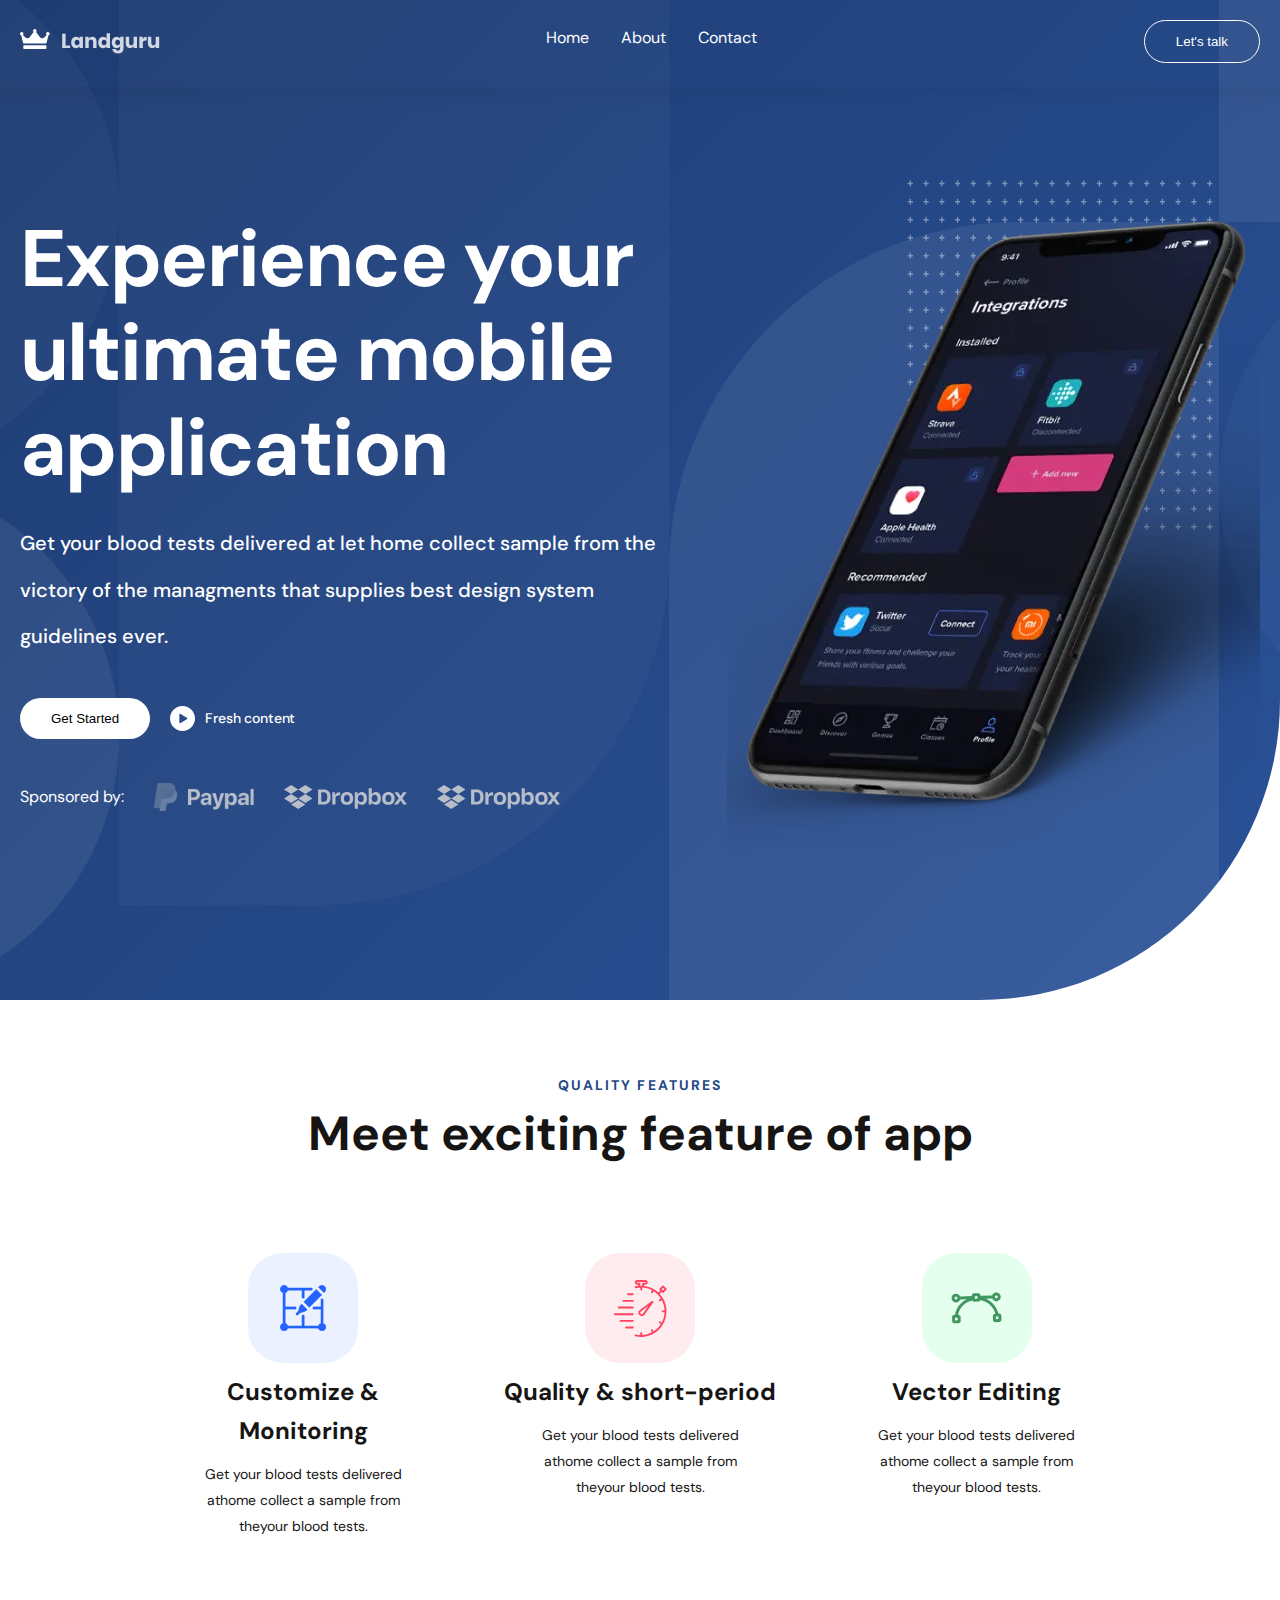
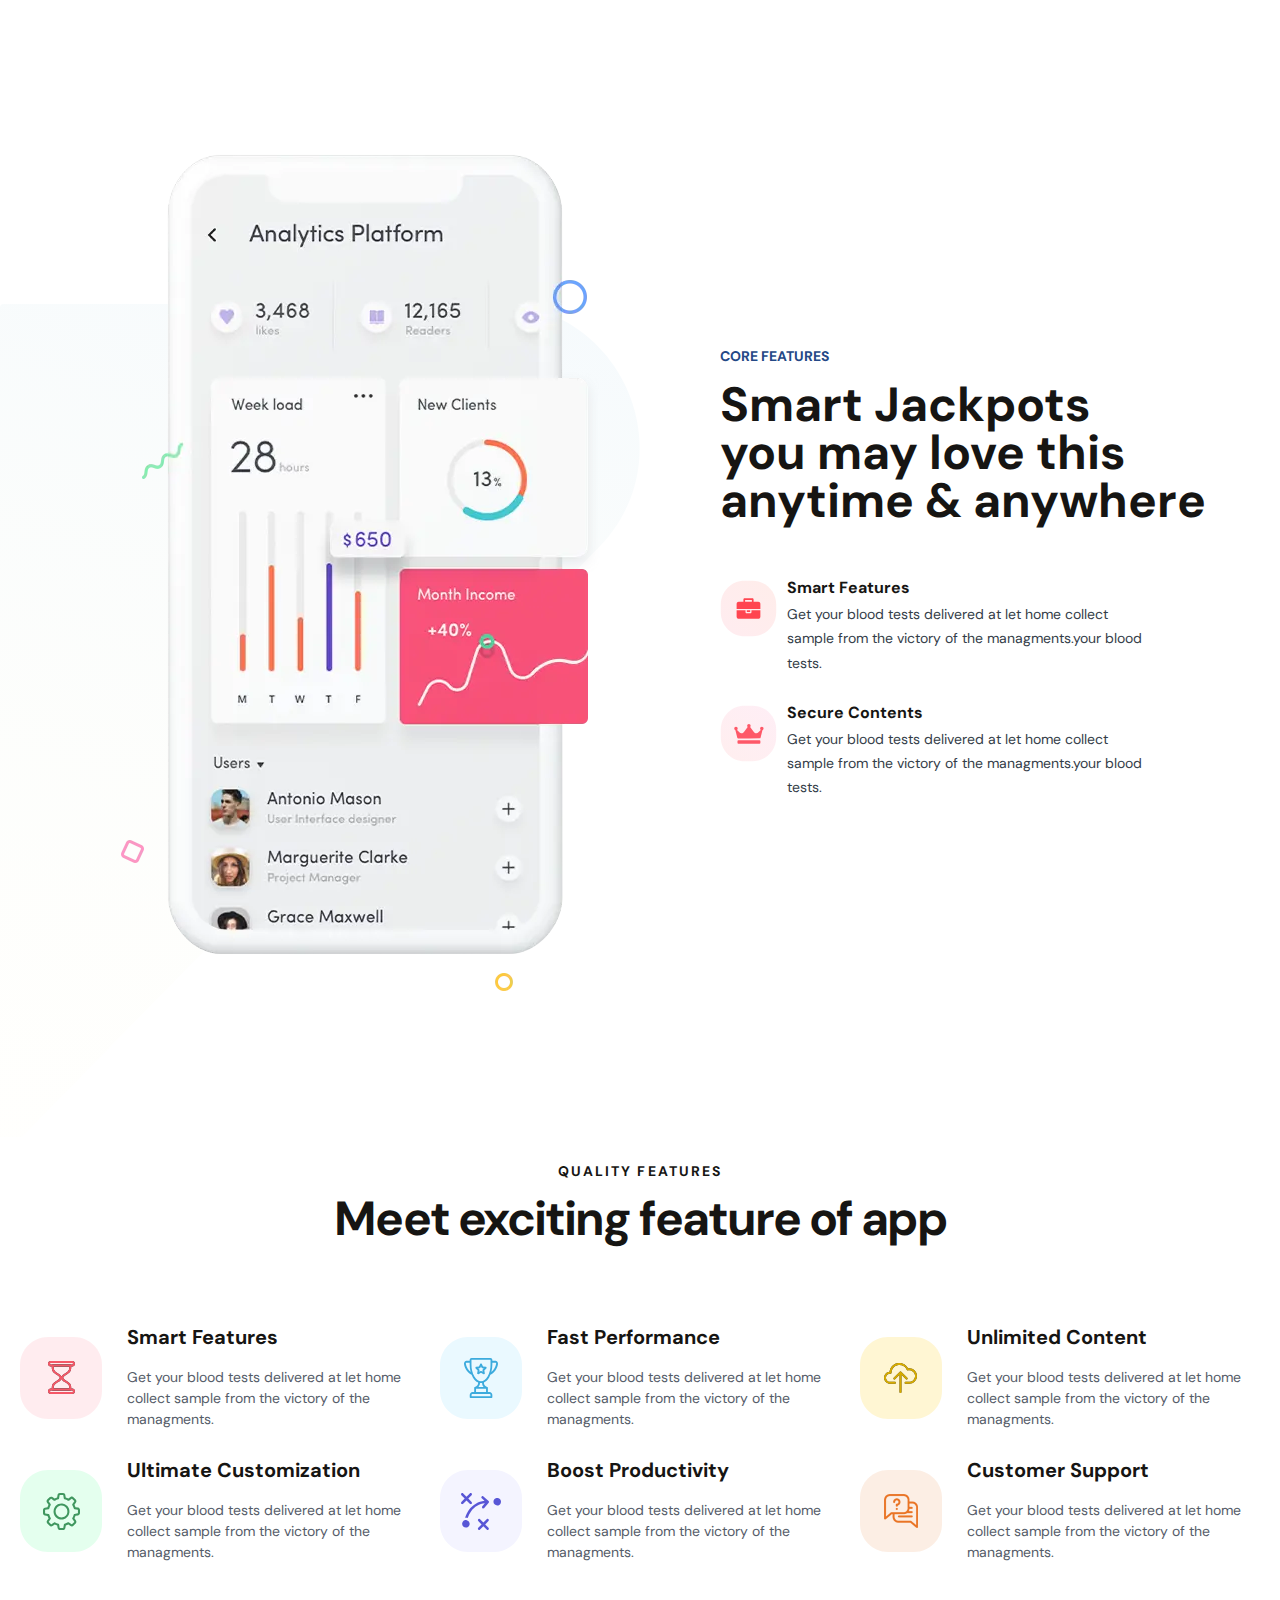
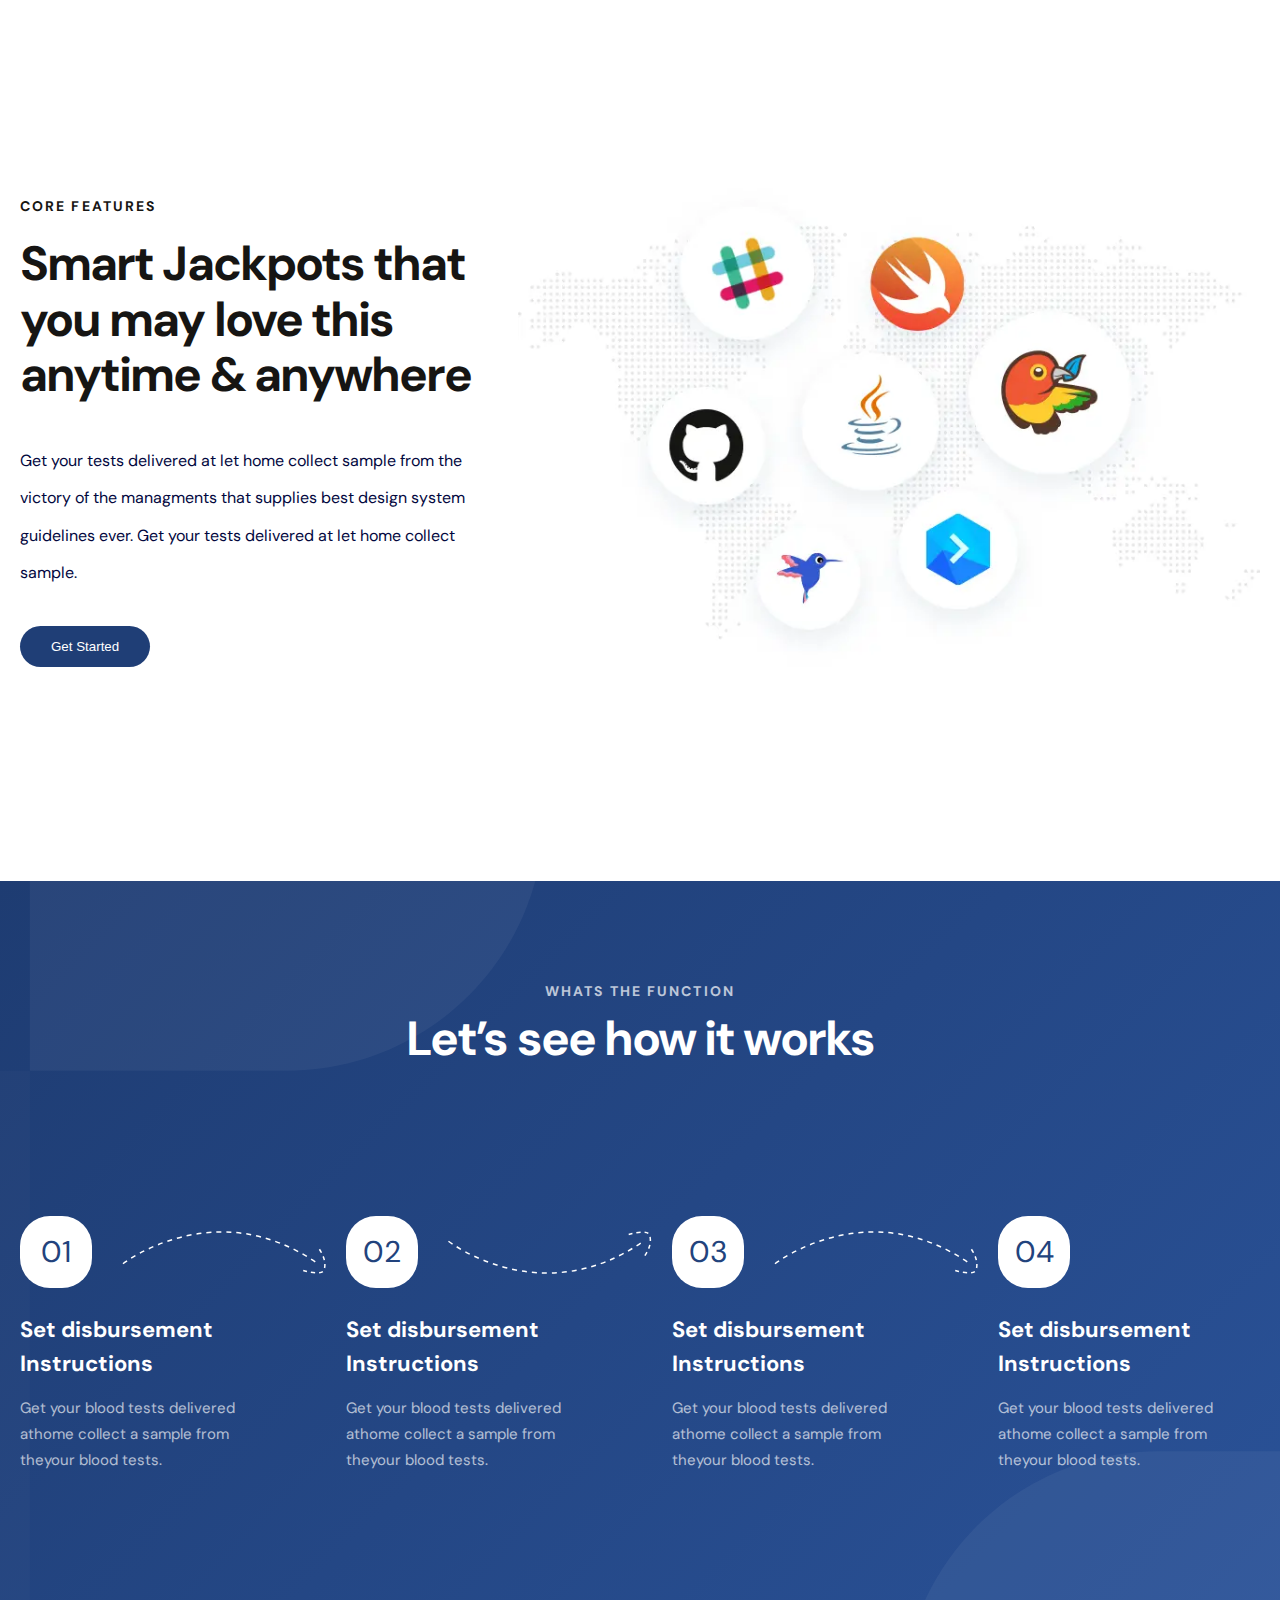
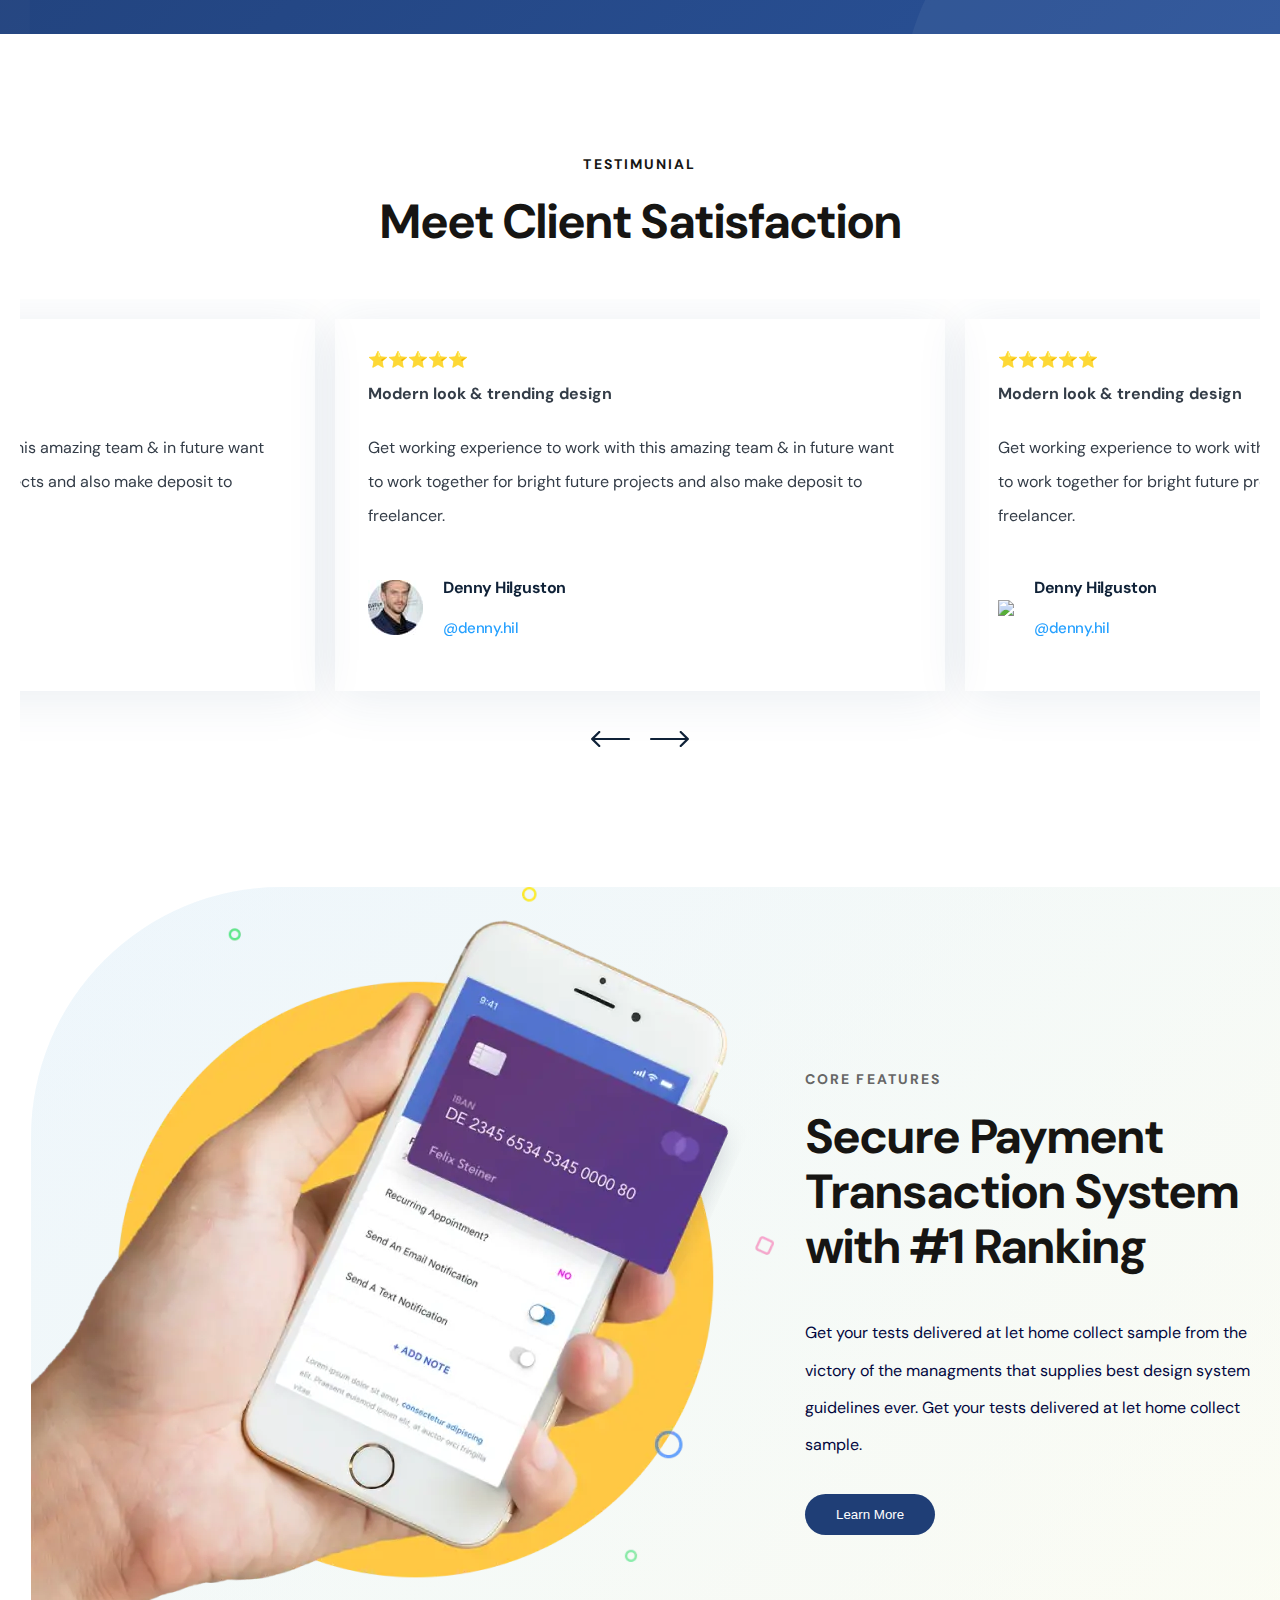
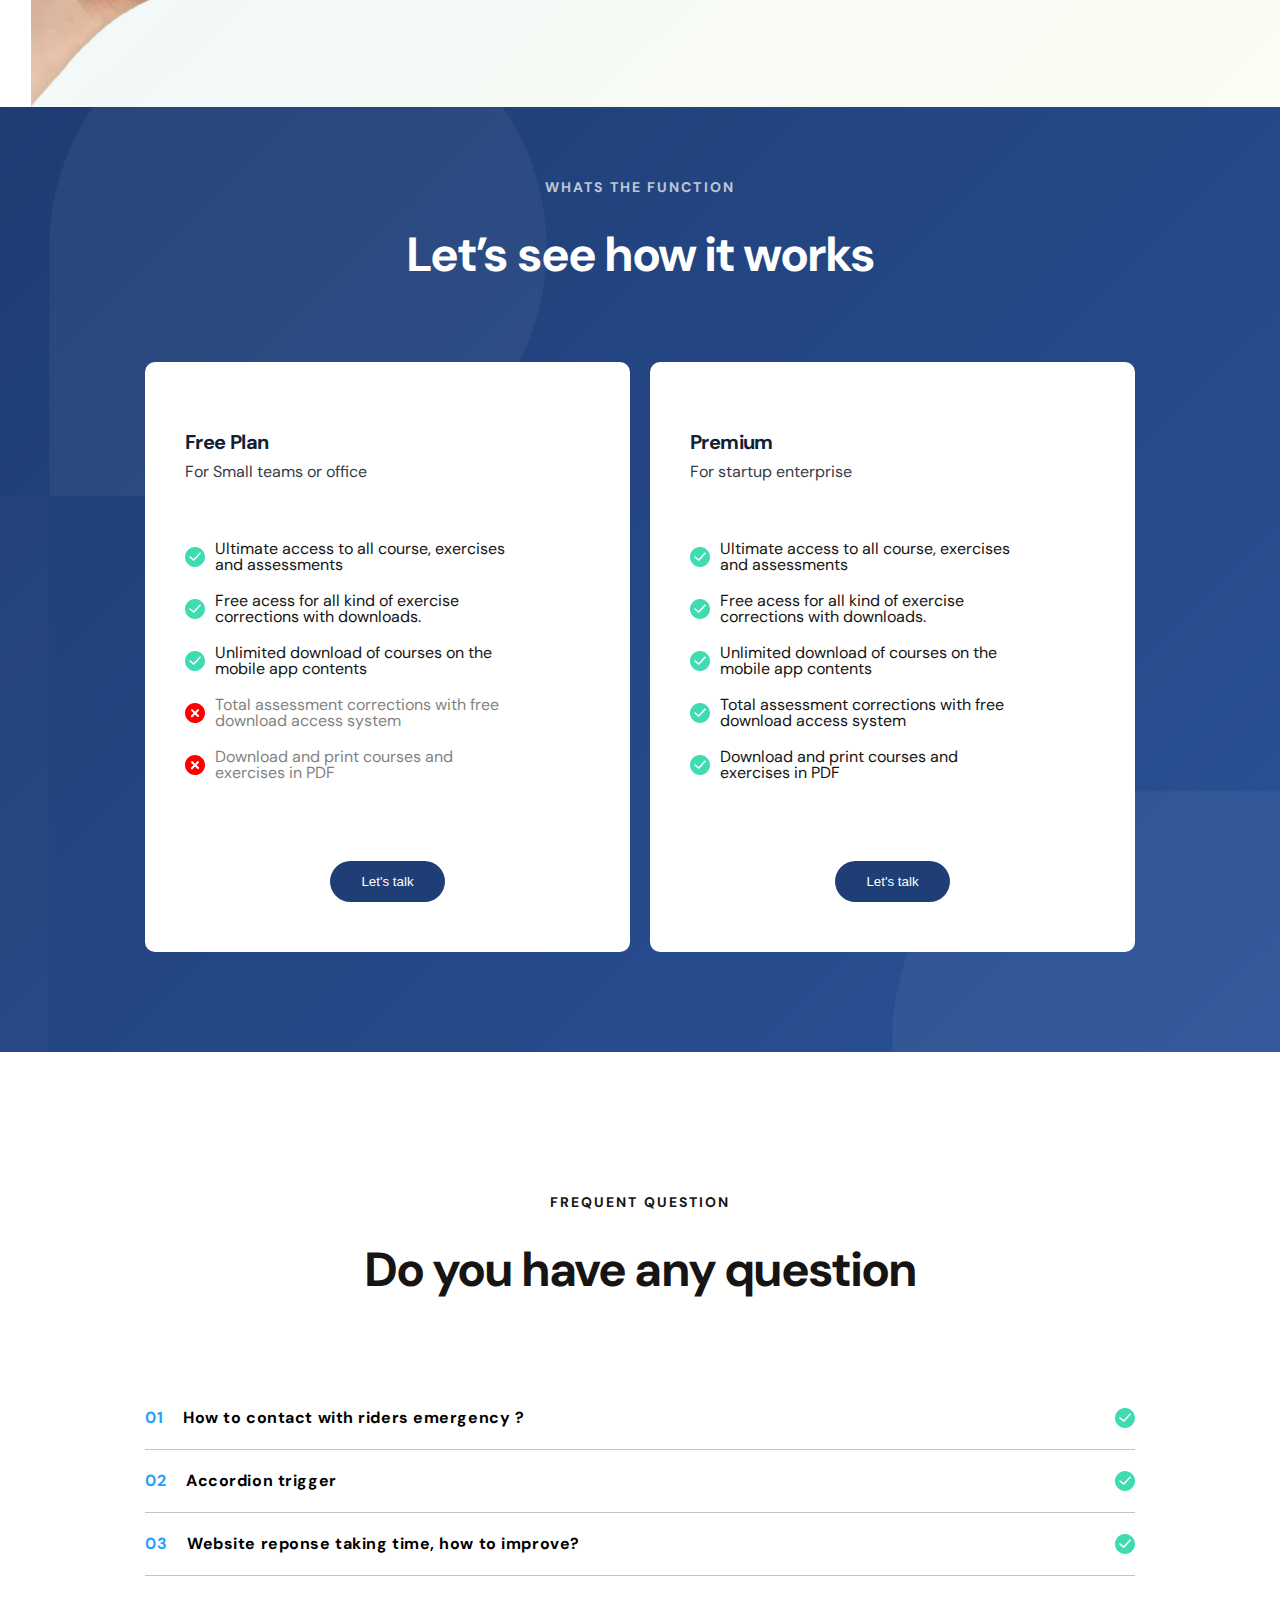
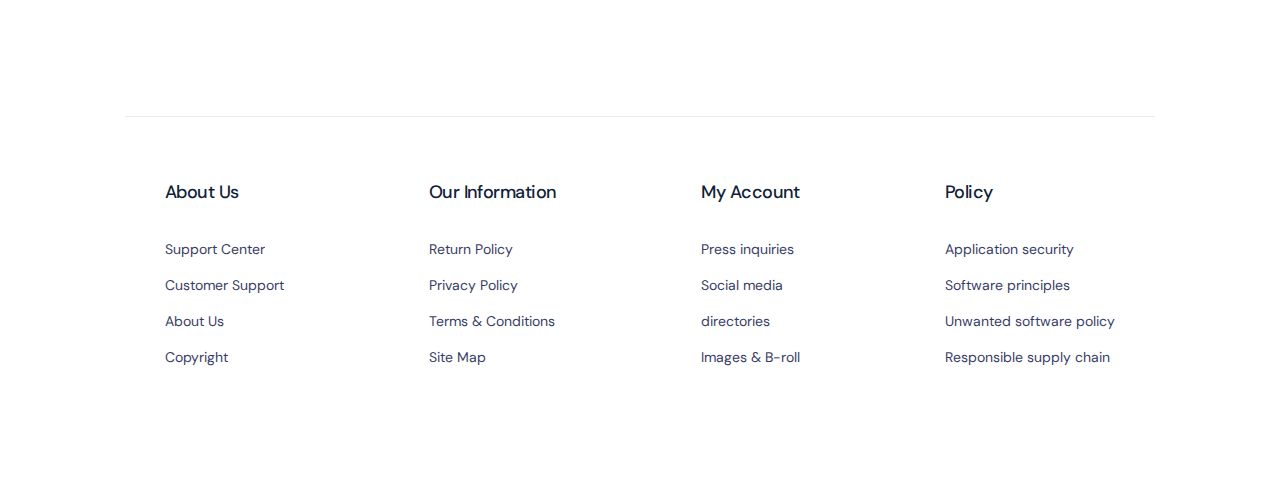
==== index.html @ f5ad3bba "simple" ====
<!DOCTYPE html>
<html lang="en">
  <head>
    <meta charset="UTF-8" />
    <meta name="viewport" content="width=device-width, initial-scale=1.0" />
    <meta
      name="description"
      content="This is a brief description of the content of the page. It helps search engines and users understand what the page is about."
    />
    <link rel="stylesheet" href="css/style.css" />
    <link
      rel="preload"
      href="css/swiper.min.css"
      as="style"
      onload="this.onload=null;this.rel='stylesheet'"
    />
    <noscript>
      <link rel="stylesheet" href="css/swiper.min.css" />
    </noscript>
    <link
      rel="preload"
      href="https://unpkg.com/aos@2.3.1/dist/aos.css"
      as="style"
      onload="this.onload=null;this.rel='stylesheet'"
    />
    <noscript>
      <link rel="stylesheet" href="https://unpkg.com/aos@2.3.1/dist/aos.css" />
    </noscript>
    <title>Document</title>
  </head>
  <body>
    <header id="header">
      <div class="header__container">
        <div class="logo">
          <a href="#"
            ><img class="logo__img" src="./img/logo.svg" alt="logo"
          /></a>
        </div>
        <nav class="menu">
          <ul class="menu-list">
            <li class="menu__item">
              <a data-goto=".awards" href="#" class="menu__item-link">Home</a>
            </li>
            <li class="menu__item">
              <a data-goto=".work" href="#" class="menu__item-link">About</a>
            </li>
            <li class="menu__item">
              <a data-goto=".footer" href="#" class="menu__item-link"
                >Contact</a
              >
            </li>
          </ul>
        </nav>
        <div class="burger">
          <span></span>
        </div>
        <button class="buttom-talk btn_white-outline">Let's talk</button>
      </div>
    </header>

    <main>
      <!--home start-->
      <section class="home">
        <div class="home__sub-background">
          <div class="container">
            <div class="home-wrap">
              <div class="home-left">
                <h1 class="home-title">
                  Experience your ultimate mobile application
                </h1>
                <p class="home-subtitle">
                  Get your blood tests delivered at let home collect sample from
                  the victory of the managments that supplies best design system
                  guidelines ever.
                </p>
                <div class="home__btn-wrap">
                  <button class="btn_white-fill">Get Started</button>
                  <div class="home__icon">
                    <div class="home__img-wrap">
                      <img src="./img/home/shape.svg" />
                    </div>
                    <p class="home__icon-text">Fresh content</p>
                  </div>
                </div>
                <div class="home__botton-wrap">
                  <p>Sponsored by:</p>
                  <img src="./img/home/1.svg" alt="home 1" />
                  <img src="./img/home/3.svg" alt="home 2" />
                  <img src="./img/home/3.svg" alt="home 3" />
                </div>
              </div>
              <div class="home-right">
                <div class="home__image-wrap">
                  <picture>
                    <source
                      type="image/webp"
                      srcset="./img/home/1_smal.webp"
                      media="(max-width: 600px)"
                    />
                    <source type="image/webp" srcset="./img/home/1.webp" />
                    <source
                      type="image/jpeg"
                      srcset="./img/home/1_smal.png"
                      media="(max-width: 600px)"
                    />
                    <img src="./img/home/1.png" alt="Image home" />
                  </picture>
                </div>
                <img class="home__image-absolute" src="./img/home/wrap/1.svg" />
              </div>
            </div>
          </div>
        </div>
      </section>
      <!--home end-->
      <!--meet start-->
      <section class="meet">
        <div class="container-sm">
          <p class="meet__subheader">Quality features</p>
          <h2 class="meet__header">Meet exciting feature of app</h2>
          <div class="meet__card-wrap">
            <div class="meet__card">
              <div class="meet__image-wrap">
                <img src="./img/meet/2.svg" alt="meet 2" />
              </div>
              <div class="meet__card-content">
                <h3 class="meet__card-title">Customize & Monitoring</h3>
                <p class="meet__card-description">
                  Get your blood tests delivered athome collect a sample from
                  theyour blood tests.
                </p>
              </div>
            </div>
            <div class="meet__card">
              <div class="meet__image-wrap">
                <img src="./img/meet/3.svg" alt="meet 3" />
              </div>
              <div class="meet__card-content">
                <h3 class="meet__card-title">Quality & short-period</h3>
                <p class="meet__card-description">
                  Get your blood tests delivered athome collect a sample from
                  theyour blood tests.
                </p>
              </div>
            </div>
            <div class="meet__card">
              <div class="meet__image-wrap">
                <img src="./img/meet/1.svg" alt="meet 1" />
              </div>
              <div class="meet__card-content">
                <h3 class="meet__card-title">Vector Editing</h3>
                <p class="meet__card-description">
                  Get your blood tests delivered athome collect a sample from
                  theyour blood tests.
                </p>
              </div>
            </div>
          </div>
        </div>
      </section>
      <!--meet end-->
      <!--smart start-->
      <section class="smart">
        <div class="container">
          <img class="smart__decorate" src="./img/smart/wrap/1.svg" />
          <div class="smart-wrap">
            <div class="smart-left">
              <p class="smart-subtitle">Core features</p>
              <h2 class="smart-title">
                Smart Jackpots <br />
                you may love this anytime & anywhere
              </h2>
              <div class="smart__icon-wrap">
                <div class="smart__icon">
                  <div class="smart__img-wrap">
                    <img src="./img/smart/1.svg" />
                  </div>
                  <div class="sercice__icon-block">
                    <p class="smart__icon-text">Smart Features</p>
                    <p class="smart__icon-subtext">
                      Get your blood tests delivered at let home collect sample
                      from the victory of the managments.your blood tests.
                    </p>
                  </div>
                </div>
                <div class="smart__icon">
                  <div class="smart__img-wrap">
                    <img src="./img/smart/2.svg" />
                  </div>
                  <div class="sercice__icon-block">
                    <p class="smart__icon-text">Secure Contents</p>
                    <p class="smart__icon-subtext">
                      Get your blood tests delivered at let home collect sample
                      from the victory of the managments.your blood tests.
                    </p>
                  </div>
                </div>
              </div>
            </div>
            <div class="smart-right">
              <div class="smart__image-wrap">
                <picture>
                  <source type="image/webp" srcset="./img/smart/1.webp" />
                  <img src="./img/smart/1.png" alt="Image smart" />
                </picture>
              </div>
            </div>
          </div>
        </div>
      </section>
      <!--smart end-->
      <!--feature start-->
      <section class="feature">
        <div class="container">
          <p class="feature__subheader subtitle-main">Quality features</p>
          <h2 class="feature__header title-main">
            Meet exciting feature of app
          </h2>
          <div class="feature__icon-wrap">
            <!-- 1 -->
            <div class="feature__icon">
              <div class="feature__img-wrap">
                <img src="./img/feature/1.svg" />
              </div>
              <div class="sercice__icon-block">
                <p class="feature__icon-text">Smart Features</p>
                <p class="feature__icon-subtext">
                  Get your blood tests delivered at let home collect sample from
                  the victory of the managments.
                </p>
              </div>
            </div>
            <!-- 2 -->
            <div class="feature__icon">
              <div class="feature__img-wrap">
                <img src="./img/feature/2.svg" />
              </div>
              <div class="sercice__icon-block">
                <p class="feature__icon-text">Fast Performance</p>
                <p class="feature__icon-subtext">
                  Get your blood tests delivered at let home collect sample from
                  the victory of the managments.
                </p>
              </div>
            </div>
            <!-- 3 -->
            <div class="feature__icon">
              <div class="feature__img-wrap">
                <img src="./img/feature/3.svg" />
              </div>
              <div class="sercice__icon-block">
                <p class="feature__icon-text">Unlimited Content</p>
                <p class="feature__icon-subtext">
                  Get your blood tests delivered at let home collect sample from
                  the victory of the managments.
                </p>
              </div>
            </div>
            <!-- 4 -->
            <div class="feature__icon">
              <div class="feature__img-wrap">
                <img src="./img/feature/4.svg" />
              </div>
              <div class="sercice__icon-block">
                <p class="feature__icon-text">Ultimate Customization</p>
                <p class="feature__icon-subtext">
                  Get your blood tests delivered at let home collect sample from
                  the victory of the managments.
                </p>
              </div>
            </div>
            <!-- 5 -->
            <div class="feature__icon">
              <div class="feature__img-wrap">
                <img src="./img/feature/5.svg" />
              </div>
              <div class="sercice__icon-block">
                <p class="feature__icon-text">Boost Productivity</p>
                <p class="feature__icon-subtext">
                  Get your blood tests delivered at let home collect sample from
                  the victory of the managments.
                </p>
              </div>
            </div>
            <!-- 6 -->
            <div class="feature__icon">
              <div class="feature__img-wrap">
                <img src="./img/feature/6.svg" />
              </div>
              <div class="sercice__icon-block">
                <p class="feature__icon-text">Customer Support</p>
                <p class="feature__icon-subtext">
                  Get your blood tests delivered at let home collect sample from
                  the victory of the managments.
                </p>
              </div>
            </div>
          </div>
        </div>
      </section>
      <!--feature end-->
      <!--jackpot start-->
      <section class="jackpot">
        <div class="container">
          <div class="jackpot-wrap">
            <div class="jackpot-left">
              <p class="jackpot-subtitle subtitle-main">Core features</p>
              <h3 class="jackpot-title title-main">
                Smart Jackpots that you may love this anytime & anywhere
              </h3>
              <p class="jackpot-parag">
                Get your tests delivered at let home collect sample from the
                victory of the managments that supplies best design system
                guidelines ever. Get your tests delivered at let home collect
                sample.
              </p>
              <button class="btn_blue-fill">Get Started</button>
            </div>
            <div class="jackpot-right">
              <div class="jackpot__image-wrap">
                <picture>
                  <source type="image/webp" srcset="./img/jackpot/1.webp" />
                  <img src="./img/jackpot/1.jpg" alt="Image jackpot" />
                </picture>
              </div>
            </div>
          </div>
        </div>
      </section>
      <!--jackpot end-->
      <!--work start-->
      <section class="work">
        <div class="work__sub-background">
          <div class="container">
            <div class="work-wrap">
              <p class="work__subtitle subtitle-main">Whats the function</p>
              <h2 class="work__title title-main">Let’s see how it works</h2>
              <div class="work__card-wrap">
                <!-- 1 -->
                <div class="work__card">
                  <div class="work__number-wrap">
                    <div class="work__number">
                      <p>01</p>
                    </div>
                    <img src="./img//work/1.svg" alt="" />
                  </div>
                  <div class="work__body-wrap">
                    <p class="work__body-title">
                      Set disbursement Instructions
                    </p>
                    <p class="work__body-subtitle">
                      Get your blood tests delivered athome collect a sample
                      from theyour blood tests.
                    </p>
                  </div>
                </div>
                <!-- 2 -->
                <div class="work__card">
                  <div class="work__number-wrap">
                    <div class="work__number">
                      <p>02</p>
                    </div>
                    <img src="./img//work/2.svg" alt="" />
                  </div>
                  <div class="work__body-wrap">
                    <p class="work__body-title">
                      Set disbursement Instructions
                    </p>
                    <p class="work__body-subtitle">
                      Get your blood tests delivered athome collect a sample
                      from theyour blood tests.
                    </p>
                  </div>
                </div>
                <!-- 3 -->
                <div class="work__card">
                  <div class="work__number-wrap">
                    <div class="work__number">
                      <p>03</p>
                    </div>
                    <img src="./img//work/1.svg" alt="" />
                  </div>
                  <div class="work__body-wrap">
                    <p class="work__body-title">
                      Set disbursement Instructions
                    </p>
                    <p class="work__body-subtitle">
                      Get your blood tests delivered athome collect a sample
                      from theyour blood tests.
                    </p>
                  </div>
                </div>
                <!-- 4 -->
                <div class="work__card">
                  <div class="work__number-wrap">
                    <div class="work__number">
                      <p>04</p>
                    </div>
                  </div>
                  <div class="work__body-wrap">
                    <p class="work__body-title">
                      Set disbursement Instructions
                    </p>
                    <p class="work__body-subtitle">
                      Get your blood tests delivered athome collect a sample
                      from theyour blood tests.
                    </p>
                  </div>
                </div>
              </div>
            </div>
          </div>
        </div>
      </section>
      <!--work end-->
      <!--client start-->
      <section class="client">
        <div class="container">
          <p class="client__subheader subtitle-main">Testimunial</p>
          <h2 class="client__header title-main">Meet Client Satisfaction</h2>

          <div class="swiper-wrap">
            <div class="client-swiper swiper">
              <div class="swiper-wrapper">
                <div class="client__swiper-slide swiper-slide">
                  <div class="client__card">
                    <div class="client__card-content">
                      <p class="client__star">⭐⭐⭐⭐⭐</p>
                      <p class="client__title">Modern look & trending design</p>
                      <p class="client__subtitle">
                        Get working experience to work with this amazing team &
                        in future want to work together for bright future
                        projects and also make deposit to freelancer.
                      </p>
                    </div>
                    <div class="client__icon">
                      <div class="client__img-wrap">
                        <img src="./img/client/1.jpg" />
                      </div>
                      <div class="sercice__icon-block">
                        <p class="client__icon-text">Denny Hilguston</p>
                        <a class="client__icon-subtext">@denny.hil</a>
                      </div>
                    </div>
                  </div>
                </div>

                <div class="client__swiper-slide swiper-slide">
                  <div class="client__card">
                    <div class="client__card-content">
                      <p class="client__star">⭐⭐⭐⭐⭐</p>
                      <p class="client__title">Modern look & trending design</p>
                      <p class="client__subtitle">
                        Get working experience to work with this amazing team &
                        in future want to work together for bright future
                        projects and also make deposit to freelancer.
                      </p>
                    </div>
                    <div class="client__icon">
                      <div class="client__img-wrap">
                        <img src="./img/client/2.jpg" />
                      </div>
                      <div class="sercice__icon-block">
                        <p class="client__icon-text">Denny Hilguston</p>
                        <a class="client__icon-subtext">@denny.hil</a>
                      </div>
                    </div>
                  </div>
                </div>

                <div class="client__swiper-slide swiper-slide">
                  <div class="client__card">
                    <div class="client__card-content">
                      <p class="client__star">⭐⭐⭐⭐⭐</p>
                      <p class="client__title">Modern look & trending design</p>
                      <p class="client__subtitle">
                        Get working experience to work with this amazing team &
                        in future want to work together for bright future
                        projects and also make deposit to freelancer.
                      </p>
                    </div>
                    <div class="client__icon">
                      <div class="client__img-wrap">
                        <img src="./img/client/3.jpg" />
                      </div>
                      <div class="sercice__icon-block">
                        <p class="client__icon-text">Denny Hilguston</p>
                        <a class="client__icon-subtext">@denny.hil</a>
                      </div>
                    </div>
                  </div>
                </div>

                <div class="client__swiper-slide swiper-slide">
                  <div class="client__card">
                    <div class="client__card-content">
                      <p class="client__star">⭐⭐⭐⭐⭐</p>
                      <p class="client__title">Modern look & trending design</p>
                      <p class="client__subtitle">
                        Get working experience to work with this amazing team &
                        in future want to work together for bright future
                        projects and also make deposit to freelancer.
                      </p>
                    </div>
                    <div class="client__icon">
                      <div class="client__img-wrap">
                        <img src="./img/client/4.jpg" />
                      </div>
                      <div class="sercice__icon-block">
                        <p class="client__icon-text">Denny Hilguston</p>
                        <a class="client__icon-subtext">@denny.hil</a>
                      </div>
                    </div>
                  </div>
                </div>
              </div>
              <div class="client__btn-wrap">
                <div class="client-swiper-button-prev swiper-button-next">
                  <svg
                    width="39"
                    height="16"
                    viewBox="0 0 39 16"
                    fill="none"
                    xmlns="http://www.w3.org/2000/svg"
                  >
                    <path
                      fill-rule="evenodd"
                      clip-rule="evenodd"
                      d="M38.6499 7.2349L31.5149 0.315559C31.0796 -0.106488 30.3735 -0.106488 29.9383 0.315559C29.5028 0.738138 29.5028 1.42254 29.9383 1.84458L35.1701 6.91823H1.11477C0.499168 6.91823 0 7.4021 0 7.99942C0 8.5962 0.499168 9.0806 1.11477 9.0806H35.1701L29.9384 14.1542C29.5029 14.5758 29.5029 15.2607 29.9384 15.6827C30.156 15.8935 30.4415 15.9989 30.7268 15.9989C31.0121 15.9989 31.2974 15.8935 31.515 15.6827L38.6499 8.7634C39.0853 8.3419 39.0853 7.65695 38.6499 7.2349Z"
                      fill="#0F2137"
                    />
                  </svg>
                </div>
                <div class="client-swiper-button-next swiper-button-prev">
                  <svg
                    width="39"
                    height="16"
                    viewBox="0 0 39 16"
                    fill="none"
                    xmlns="http://www.w3.org/2000/svg"
                  >
                    <path
                      fill-rule="evenodd"
                      clip-rule="evenodd"
                      d="M38.6499 7.2349L31.5149 0.315559C31.0796 -0.106488 30.3735 -0.106488 29.9383 0.315559C29.5028 0.738138 29.5028 1.42254 29.9383 1.84458L35.1701 6.91823H1.11477C0.499168 6.91823 0 7.4021 0 7.99942C0 8.5962 0.499168 9.0806 1.11477 9.0806H35.1701L29.9384 14.1542C29.5029 14.5758 29.5029 15.2607 29.9384 15.6827C30.156 15.8935 30.4415 15.9989 30.7268 15.9989C31.0121 15.9989 31.2974 15.8935 31.515 15.6827L38.6499 8.7634C39.0853 8.3419 39.0853 7.65695 38.6499 7.2349Z"
                      fill="#0F2137"
                    />
                  </svg>
                </div>
              </div>
            </div>
          </div>
        </div>
      </section>
      <!--client end-->
      <!--secure start-->
      <section class="secure">
        <div class="container">
          <div class="secure-wrap">
            <div class="secure-left">
              <p class="secure-subtitle subtitle-main">Core features</p>
              <h2 class="secure-title title-main">
                Secure Payment Transaction System with #1 Ranking
              </h2>
              <p class="secure-description">
                Get your tests delivered at let home collect sample from the
                victory of the managments that supplies best design system
                guidelines ever. Get your tests delivered at let home collect
                sample.
              </p>
              <button class="btn_blue-fill">Learn More</button>
            </div>
            <div class="secure-right">
              <div class="secure__image-wrap">
                <picture>
                  <source type="image/webp" srcset="./img/secure/1.webp" />
                  <img src="./img/secure/1.png" alt="Image secure" />
                </picture>
              </div>
            </div>
          </div>
        </div>
      </section>
      <!--secure end-->
      <!--see start-->
      <section class="see">
        <div class="see__sub-background">
          <div class="container-sm">
            <div class="see-wrap">
              <p class="see__subtitle subtitle-main">Whats the function</p>
              <h2 class="see__title title-main">Let’s see how it works</h2>
              <div class="see__card-wrap">
                <div class="see__card paper-white">
                  <div class="see__card-header">
                    <p class="see__card-title">Free Plan</p>
                    <p class="see__card-subtitle">For Small teams or office</p>
                  </div>
                  <div class="see__card-body">
                    <div class="see__list-icon">
                      <div class="see__icon">
                        <div class="see__img-wrap">
                          <img src="./img/see/1.svg" />
                        </div>
                        <p class="see__icon-text">
                          Ultimate access to all course, exercises and
                          assessments
                        </p>
                      </div>
                      <div class="see__icon">
                        <div class="see__img-wrap">
                          <img src="./img/see/1.svg" />
                        </div>
                        <p class="see__icon-text">
                          Free acess for all kind of exercise corrections with
                          downloads.
                        </p>
                      </div>
                      <div class="see__icon">
                        <div class="see__img-wrap">
                          <img src="./img/see/1.svg" />
                        </div>
                        <p class="see__icon-text">
                          Unlimited download of courses on the mobile app
                          contents
                        </p>
                      </div>
                      <div class="see__icon">
                        <div class="see__img-wrap">
                          <img src="./img/see/2.svg" />
                        </div>
                        <p class="see__icon-text text-modify-gray">
                          Total assessment corrections with free download access
                          system
                        </p>
                      </div>
                      <div class="see__icon">
                        <div class="see__img-wrap">
                          <img src="./img/see/2.svg" />
                        </div>
                        <p class="see__icon-text text-modify-gray">
                          Download and print courses and exercises in PDF
                        </p>
                      </div>
                    </div>
                  </div>
                  <div class="see__card-bottom">
                    <button class="btn_blue-fill">Let's talk</button>
                  </div>
                </div>
                <div class="see__card paper-white">
                  <div class="see__card-header">
                    <p class="see__card-title">Premium</p>
                    <p class="see__card-subtitle">For startup enterprise</p>
                  </div>
                  <div class="see__card-body">
                    <div class="see__list-icon">
                      <div class="see__icon">
                        <div class="see__img-wrap">
                          <img src="./img/see/1.svg" />
                        </div>
                        <p class="see__icon-text">
                          Ultimate access to all course, exercises and
                          assessments
                        </p>
                      </div>
                      <div class="see__icon">
                        <div class="see__img-wrap">
                          <img src="./img/see/1.svg" />
                        </div>
                        <p class="see__icon-text">
                          Free acess for all kind of exercise corrections with
                          downloads.
                        </p>
                      </div>
                      <div class="see__icon">
                        <div class="see__img-wrap">
                          <img src="./img/see/1.svg" />
                        </div>
                        <p class="see__icon-text">
                          Unlimited download of courses on the mobile app
                          contents
                        </p>
                      </div>
                      <div class="see__icon">
                        <div class="see__img-wrap">
                          <img src="./img/see/1.svg" />
                        </div>
                        <p class="see__icon-text">
                          Total assessment corrections with free download access
                          system
                        </p>
                      </div>
                      <div class="see__icon">
                        <div class="see__img-wrap">
                          <img src="./img/see/1.svg" />
                        </div>
                        <p class="see__icon-text">
                          Download and print courses and exercises in PDF
                        </p>
                      </div>
                    </div>
                  </div>
                  <div class="see__card-bottom">
                    <button class="btn_blue-fill">Let's talk</button>
                  </div>
                </div>
              </div>
            </div>
          </div>
        </div>
      </section>
      <!--see end-->
      <!--question start-->
      <section class="question">
        <div class="container-sm">
          <p class="question__subheader subtitle-main">Frequent Question</p>
          <h2 class="question__header title-main">Do you have any question</h2>
          <!-- Accordion -->
          <div class="accordion">
            <!-- 1 -->
            <div class="accordion__item">
              <div class="accordion__item-trigger">
                <div class="trigger__num">01</div>
                <div class="trigger__text">
                  How to contact with riders emergency ?
                </div>
                <div class="trigger__img">
                  <img
                    class="trigger__img-pasive"
                    src="./img/globalicon/icon-true.svg"
                    alt="pasive"
                  />
                  <img
                    class="trigger__img-active"
                    src="./img/globalicon/icon-false.svg"
                    alt="active"
                  />
                </div>
              </div>
              <div class="accordion__item-content">
                <div class="content__text">Some random text for accordion</div>
              </div>
            </div>
            <!-- 2 -->
            <div class="accordion__item">
              <div class="accordion__item-trigger">
                <div class="trigger__num">02</div>
                <div class="trigger__text">Accordion trigger</div>
                <div class="trigger__img">
                  <img
                    class="trigger__img-pasive"
                    src="./img/globalicon/icon-true.svg"
                    alt="pasive"
                  />
                  <img
                    class="trigger__img-active"
                    src="./img/globalicon/icon-false.svg"
                    alt="active"
                  />
                </div>
              </div>
              <div class="accordion__item-content">
                <div class="content__text">
                  App installation failed, how to update system information?
                </div>
              </div>
            </div>
            <!-- 3 -->
            <div class="accordion__item">
              <div class="accordion__item-trigger">
                <div class="trigger__num">03</div>
                <div class="trigger__text">
                  Website reponse taking time, how to improve?
                </div>
                <div class="trigger__img">
                  <img
                    class="trigger__img-pasive"
                    src="./img/globalicon/icon-true.svg"
                    alt="pasive"
                  />
                  <img
                    class="trigger__img-active"
                    src="./img/globalicon/icon-false.svg"
                    alt="active"
                  />
                </div>
              </div>
              <div class="accordion__item-content">
                <div class="content__text">
                  Get your blood tests delivered at the home collect a sample
                  from management news. Get your blood tests delivered at the
                  home collect a sample from management news. Get your blood
                  tests delivered at the home collect a sample from management
                  news. Get your blood tests delivered at the home.
                </div>
              </div>
            </div>
          </div>
        </div>
      </section>
      <!--question end-->
    </main>

    <footer class="footer">
      <div class="footer__wrap container-sm">
        <div class="footer__menu">
          <div class="menu__section">
            <h3 class="menu__title">About Us</h3>
            <ul class="menu__list">
              <li><a href="#">Support Center</a></li>
              <li><a href="#">Customer Support</a></li>
              <li><a href="#">About Us</a></li>
              <li><a href="#">Copyright</a></li>
            </ul>
          </div>
          <div class="menu__section">
            <h3 class="menu__title">Our Information</h3>
            <ul class="menu__list">
              <li><a href="#">Return Policy</a></li>
              <li><a href="#">Privacy Policy</a></li>
              <li><a href="#">Terms & Conditions</a></li>
              <li><a href="#">Site Map</a></li>
            </ul>
          </div>
          <div class="menu__section">
            <h3 class="menu__title">My Account</h3>
            <ul class="menu__list">
              <li><a href="#">Press inquiries</a></li>
              <li><a href="#">Social media </a></li>
              <li><a href="#">directories</a></li>
              <li><a href="#">Images & B-roll</a></li>
            </ul>
          </div>
          <div class="menu__section">
            <h3 class="menu__title">Policy</h3>
            <ul class="menu__list">
              <li><a href="#">Application security</a></li>
              <li><a href="#">Software principles</a></li>
              <li><a href="#">Unwanted software policy</a></li>
              <li><a href="#">Responsible supply chain</a></li>
            </ul>
          </div>
        </div>
      </div>
    </footer>
  </body>
  <script src="./js/libs/swiper(lib).js" defer></script>
  <script src="./js/swiper.js" defer></script>
  <script src="https://unpkg.com/aos@2.3.1/dist/aos.js" defer></script>
  <script src="./js/main.js" defer></script>
  <script defer>
    document.addEventListener("DOMContentLoaded", function () {
      AOS.init()
    })
  </script>
</html>
---- css/style.css ----
* {
  padding: 0px;
  margin: 0px;
  border: 0px; }

*,
*:before,
*:after {
  -moz-box-sizing: border-box;
  -webkit-box-sizing: border-box;
  box-sizing: border-box; }

aside,
nav,
footer,
header,
section {
  display: block; }

body {
  line-height: 1;
  -ms-text-size-adjust: 100%;
  -moz-text-size-adjust: 100%;
  -webkit-text-size-adjust: 100%; }

input::-ms-clear {
  display: none; }

button {
  cursor: pointer; }

button::-moz-focus-inner {
  padding: 0;
  border: 0; }

a,
a:visited {
  text-decoration: none; }

a:hover {
  text-decoration: none; }

ul li {
  list-style: none; }

img {
  vertical-align: top; }

h1,
h2,
h3,
h4,
h5,
h6 {
  font-weight: inherit;
  font-size: inherit; }

@font-face {
  font-family: DMSans;
  font-display: swap;
  src: url("../fonts/DMSans-Regular.woff2") format("woff2"), url("../fonts/DMSans-Regular.woff") format("woff");
  font-weight: 400;
  font-style: normal; }
@font-face {
  font-family: DMSans;
  font-display: swap;
  src: url("../fonts/DMSans-Bold.woff2") format("woff2"), url("../fonts/DMSans-Bold.woff") format("woff");
  font-weight: 700;
  font-style: normal; }
@font-face {
  font-family: DMSans;
  font-display: swap;
  src: url("../fonts/DMSans-Medium.woff2") format("woff2"), url("../fonts/DMSans-Medium.woff") format("woff");
  font-weight: 500;
  font-style: normal; }
.btn_white-outline {
  padding: 13px 31px;
  border: 1.5px solid #fff;
  border-radius: 50px;
  color: white;
  background: none; }
  .btn_white-outline:hover {
    color: #E94D35; }

.btn_white-fill {
  padding: 13px 31px;
  border-radius: 50px;
  background: white;
  color: black; }
  .btn_white-fill:hover {
    color: #E94D35; }

.btn_blue-fill {
  padding: 13px 31px;
  border-radius: 50px;
  color: white;
  background: #1f3e76; }
  .btn_blue-fill:hover {
    color: #E94D35; }

:root {
  --text-sm1: 0.875rem /* 14px */;
  --text-base: 1rem /* 16px */;
  --text-lg1: 1.25rem /* 20px */;
  --text-h3: 1.5rem /* 24px */;
  --text-h2: 3rem /* 32px */;
  --text-h1: 5rem /* 48px */; }

@media (max-width: 1100px) {
  :root {
    --text-lg1: 1rem;
    --text-h3: 1.25rem;
    --text-h2: 1.5rem;
    --text-h1: 2rem; } }
body {
  font-family: "DMSans";
  font-style: normal;
  font-weight: 400;
  color: #161513;
  font-size: var(--text-base);
  background: #fff;
  display: flex;
  flex-direction: column;
  min-height: 100vh; }
  body.locked {
    overflow: hidden; }
  body main {
    flex: 1; }

.container {
  max-width: 1290px;
  width: 100%;
  margin: 0 auto;
  padding: 0 20px; }
  @media (max-width: 900px) {
    .container {
      padding: 0 10px; } }

.container-sm {
  max-width: 1030px;
  width: 100%;
  margin: 0 auto;
  padding: 0 20px; }
  @media (max-width: 900px) {
    .container-sm {
      padding: 0 10px; } }

.subtitle-main {
  font-weight: 700;
  font-size: var(--text-sm1);
  line-height: 286%;
  letter-spacing: 0.15em;
  text-transform: uppercase; }

.title-main {
  font-weight: 700;
  font-size: var(--text-h2);
  line-height: 115%;
  letter-spacing: -0.04em; }

#header {
  overflow: hidden;
  padding-top: 20px;
  padding-bottom: 24px;
  position: absolute;
  right: 0;
  left: 0;
  width: 100%;
  box-shadow: 0 0 20px 0 rgba(0, 0, 0, 0.1);
  z-index: 20; }

.header__container {
  display: flex;
  padding: 0 20px;
  margin: 0 auto;
  justify-content: space-between;
  align-items: center;
  max-width: 1290px; }
  .header__container .logo {
    z-index: 24;
    position: relative; }
    .header__container .logo .logo__img {
      color: white; }
  .header__container .menu .menu-list {
    display: flex;
    gap: 32px; }
    .header__container .menu .menu-list .menu__item {
      height: 24px; }
      .header__container .menu .menu-list .menu__item .menu__item-link {
        color: white; }
      .header__container .menu .menu-list .menu__item:hover .menu__item-link {
        transition: all 0.3s ease;
        color: #E94D35; }
  .header__container .burger {
    display: none;
    cursor: pointer; }

@media (max-width: 600px) {
  #header .menu {
    position: fixed;
    background: #131418;
    left: 0;
    top: 0;
    height: 100vh;
    width: 100vw;
    display: none; }
    #header .menu.active {
      left: 0;
      top: 0;
      height: 100vh;
      width: 100vw;
      z-index: 22;
      pointer-events: all;
      display: flex;
      animation: fade 0.2s linear; }
      #header .menu.active .menu-list {
        display: flex;
        flex-direction: column;
        justify-content: center;
        align-items: center;
        margin: 0 auto; }
  #header .burger {
    display: block;
    position: relative;
    height: 20px;
    width: 30px;
    z-index: 102;
    cursor: pointer; }
    #header .burger.active:before {
      background: white;
      transform: rotate(45deg);
      transition: cubic-bezier(0.785, 0.135, 0.15, 0.86) 0.3s all;
      top: 8px; }
    #header .burger.active:after {
      background: white;
      transform: rotate(-45deg);
      bottom: 10px;
      transition: cubic-bezier(0.785, 0.135, 0.15, 0.86) 0.3s all; }
    #header .burger.active span {
      transform: scale(0); }
    #header .burger:before, #header .burger:after {
      content: "";
      position: absolute;
      height: 2px;
      width: 100%;
      background: white;
      transition: cubic-bezier(0.785, 0.135, 0.15, 0.86) 0.3s all; }
    #header .burger:before {
      top: 0; }
    #header .burger::after {
      bottom: 0; }
    #header .burger span {
      position: absolute;
      top: 9px;
      right: 0;
      width: 100%;
      background: white;
      height: 2px;
      transform: scale(1);
      transition: cubic-bezier(0.785, 0.135, 0.15, 0.86) 0.3s all; }
  #header .menu__item {
    margin-top: 15px; }
    #header .menu__item:hover .menu__item-link {
      transition: all 0.3s ease;
      color: #E94D35; }
  #header .menu__item-link {
    color: white; }
  #header .buttom-talk {
    display: none; } }
.home {
  background: linear-gradient(135deg, #1e3c72 0%, #2a5298 100%);
  display: flex;
  align-items: center;
  justify-content: center;
  border-radius: 0 0 300px 0; }
  @media (max-width: 1100px) {
    .home {
      border-radius: 0 0 150px 0; } }
  @media (max-width: 600px) {
    .home {
      border-radius: 0 0 100px 0; } }
  .home .home__sub-background {
    width: 100%;
    height: 100%;
    background: url(../img/home/wrap/background.svg) no-repeat center center;
    background-size: cover;
    padding-top: 180px;
    padding-bottom: 150px; }
    @media (max-width: 600px) {
      .home .home__sub-background {
        padding-top: 152.2222222222px; } }
    @media (max-width: 360px) {
      .home .home__sub-background {
        padding-top: 130px; } }
    @media (max-width: 600px) {
      .home .home__sub-background {
        padding-bottom: 94.4444444444px; } }
    @media (max-width: 360px) {
      .home .home__sub-background {
        padding-bottom: 50px; } }

.home-wrap {
  display: flex;
  align-items: center;
  gap: 20px; }
  @media (max-width: 600px) {
    .home-wrap {
      flex-direction: column; } }
  .home-wrap .home-left {
    flex: 0 1 642px; }
    @media (max-width: 600px) {
      .home-wrap .home-left {
        flex: none; } }
    .home-wrap .home-left .home-title {
      font-weight: 700;
      font-size: var(--text-h1);
      line-height: 118%;
      letter-spacing: -0.02em;
      color: #fff;
      margin-bottom: 25px; }
    .home-wrap .home-left .home-subtitle {
      font-weight: 500;
      line-height: 233%;
      font-size: var(--text-lg1);
      color: #fff;
      margin-bottom: 38px; }
  .home-wrap .home-right {
    display: flex;
    justify-content: center;
    margin: 0 0 0 auto;
    position: relative; }
    @media (max-width: 600px) {
      .home-wrap .home-right {
        margin: 0 auto; } }
    .home-wrap .home-right .home__image-wrap {
      z-index: 1;
      max-width: 100%;
      display: flex;
      justify-content: center;
      align-items: center; }
      .home-wrap .home-right .home__image-wrap img {
        max-width: 100%;
        height: auto;
        object-fit: contain; }

.home__image-absolute {
  position: absolute;
  right: -200px;
  top: -40px;
  width: 400px;
  height: 350px;
  z-index: 0; }
  @media (max-width: 1675px) {
    .home__image-absolute {
      right: 0;
      top: 0; } }
  @media (max-width: 1100px) {
    .home__image-absolute {
      display: none; } }

.home__btn-wrap {
  display: flex;
  gap: 20px;
  align-items: center;
  margin-bottom: 37px; }

.home__icon {
  display: flex;
  align-items: center;
  gap: 10px; }
  .home__icon .home__img-wrap {
    display: flex;
    align-items: center;
    justify-content: center; }
    .home__icon .home__img-wrap img {
      max-width: 100%;
      max-height: 100%; }
  .home__icon .home__icon-text {
    font-size: var(--text-sm1);
    font-weight: 500;
    line-height: 150%;
    letter-spacing: -0.01em;
    color: #fff; }

.home__botton-wrap {
  display: flex;
  align-items: center;
  gap: 30px;
  flex-wrap: wrap; }
  .home__botton-wrap p {
    line-height: 262%;
    color: #fff; }

.meet {
  padding-top: 65px;
  padding-bottom: 200px; }
  @media (max-width: 600px) {
    .meet {
      padding-top: 45.5555555556px; } }
  @media (max-width: 360px) {
    .meet {
      padding-top: 30px; } }
  @media (max-width: 600px) {
    .meet {
      padding-bottom: 122.2222222222px; } }
  @media (max-width: 360px) {
    .meet {
      padding-bottom: 60px; } }

.meet__subheader {
  font-weight: 700;
  font-size: var(--text-sm1);
  line-height: 286%;
  letter-spacing: 0.15em;
  text-transform: uppercase;
  text-align: center;
  color: #244886;
  padding-bottom: 5px; }

.meet__header {
  font-size: var(--text-h2);
  font-weight: 900;
  text-align: center;
  padding-bottom: 80px; }
  @media (max-width: 600px) {
    .meet__header {
      padding-bottom: 52.2222222222px; } }
  @media (max-width: 360px) {
    .meet__header {
      padding-bottom: 30px; } }

.meet__card-wrap {
  display: flex;
  flex-wrap: wrap;
  gap: 20px;
  justify-content: center; }

.meet__card {
  display: flex;
  flex-direction: column;
  padding: 15px;
  flex: 30%; }
  @media (max-width: 900px) {
    .meet__card {
      flex: 45%; } }
  @media (max-width: 600px) {
    .meet__card {
      flex: 100%; } }
  .meet__card .meet__image-wrap {
    display: flex;
    align-items: center;
    justify-content: center;
    flex: 0 0 110px;
    height: 110px;
    margin-bottom: 10px; }
    .meet__card .meet__image-wrap img {
      max-width: 100%;
      max-height: 100%; }
  .meet__card .meet__card-content {
    display: flex;
    height: 100%;
    flex-direction: column; }
    .meet__card .meet__card-content .meet__card-title {
      font-weight: 700;
      font-size: var(--text-h3);
      line-height: 162%;
      padding-bottom: 10px;
      text-align: center; }
    .meet__card .meet__card-content .meet__card-description {
      text-align: center;
      line-height: 187%;
      font-size: var(--text-sm1);
      max-width: 230px;
      margin: 0 auto; }
      @media (max-width: 600px) {
        .meet__card .meet__card-content .meet__card-description {
          max-width: 100%; } }

.smart {
  padding-bottom: 160px;
  position: relative; }
  @media (max-width: 600px) {
    .smart {
      padding-bottom: 93.3333333333px; } }
  @media (max-width: 360px) {
    .smart {
      padding-bottom: 40px; } }
  .smart .smart__decorate {
    z-index: -1;
    width: 50%;
    position: absolute;
    left: 0;
    top: 15%; }

.smart-wrap {
  display: flex;
  align-items: center;
  flex-direction: row-reverse;
  gap: 20px; }
  @media (max-width: 600px) {
    .smart-wrap {
      flex-direction: column; } }
  .smart-wrap .smart-left {
    flex: 0 1 540px; }
    @media (max-width: 600px) {
      .smart-wrap .smart-left {
        flex: none; } }
    .smart-wrap .smart-left .smart-subtitle {
      font-weight: 700;
      font-size: var(--text-sm1);
      line-height: 286%;
      text-transform: uppercase;
      color: #244886;
      padding-bottom: 5px; }
    .smart-wrap .smart-left .smart-title {
      font-size: var(--text-h2);
      font-weight: 900;
      margin-bottom: 55px; }
  .smart-wrap .smart-right {
    display: flex;
    justify-content: center;
    margin: 0 auto; }
    .smart-wrap .smart-right .smart__image-wrap {
      max-width: 100%;
      display: flex;
      justify-content: center;
      align-items: center; }
      .smart-wrap .smart-right .smart__image-wrap img {
        max-width: 100%;
        height: auto;
        object-fit: contain; }

.smart__icon-wrap {
  display: flex;
  flex-direction: column;
  gap: 20px; }

.smart__icon {
  display: flex;
  align-items: S;
  gap: 10px;
  padding-bottom: 10px; }
  .smart__icon .smart__img-wrap {
    flex-shrink: 0;
    display: flex;
    align-items: flex-start;
    justify-content: center; }
    .smart__icon .smart__img-wrap img {
      max-width: 100%;
      max-height: 100%; }
  .smart__icon .sercice__icon-block {
    max-width: 360px; }
  .smart__icon .smart__icon-text {
    font-size: var(--text-lg);
    font-weight: 700;
    padding-bottom: 6px; }
  .smart__icon .smart__icon-subtext {
    font-size: var(--text-sm1);
    line-height: 173%;
    color: #343d48; }

.feature {
  padding-bottom: 200px; }
  @media (max-width: 600px) {
    .feature {
      padding-bottom: 111.1111111111px; } }
  @media (max-width: 360px) {
    .feature {
      padding-bottom: 40px; } }

.feature__subheader {
  text-align: center; }

.feature__header {
  text-align: center;
  padding-bottom: 80px; }
  @media (max-width: 600px) {
    .feature__header {
      padding-bottom: 52.2222222222px; } }
  @media (max-width: 360px) {
    .feature__header {
      padding-bottom: 30px; } }

.feature__icon-wrap {
  display: grid;
  grid-template-columns: repeat(3, 1fr);
  width: 100%;
  gap: 20px; }
  @media (max-width: 900px) {
    .feature__icon-wrap {
      grid-template-columns: repeat(2, 1fr); } }
  @media (max-width: 600px) {
    .feature__icon-wrap {
      grid-template-columns: repeat(1, 1fr); } }
  @media (max-width: 360px) {
    .feature__icon-wrap {
      grid-template-columns: repeat(1, 1fr); } }

.feature__icon {
  display: flex;
  align-items: center;
  gap: 25px;
  padding-bottom: 10px; }
  .feature__icon .feature__img-wrap {
    flex-shrink: 0;
    display: flex;
    align-items: center;
    justify-content: center; }
    .feature__icon .feature__img-wrap img {
      max-width: 100%;
      max-height: 100%; }
  .feature__icon .sercice__icon-block {
    max-width: 360px; }
  .feature__icon .feature__icon-text {
    font-size: var(--text-lg1);
    padding-bottom: 20px;
    font-weight: 700; }
  .feature__icon .feature__icon-subtext {
    font-size: var(--text-sm1);
    line-height: 150%;
    color: #555c68; }

.jackpot {
  padding-bottom: 200px; }
  @media (max-width: 600px) {
    .jackpot {
      padding-bottom: 111.1111111111px; } }
  @media (max-width: 360px) {
    .jackpot {
      padding-bottom: 40px; } }

.jackpot-wrap {
  display: flex;
  align-items: center;
  gap: 20px; }
  @media (max-width: 600px) {
    .jackpot-wrap {
      flex-direction: column; } }
  .jackpot-wrap .jackpot-left {
    flex: 0 1 512px; }
    @media (max-width: 600px) {
      .jackpot-wrap .jackpot-left {
        flex: none; } }
    .jackpot-wrap .jackpot-left .jackpot-subtitle {
      margin-bottom: 10px; }
    .jackpot-wrap .jackpot-left .jackpot-title {
      margin-bottom: 40px; }
    .jackpot-wrap .jackpot-left .jackpot-parag {
      margin-bottom: 35px;
      line-height: 233%;
      color: #02073e; }
  .jackpot-wrap .jackpot-right {
    display: flex;
    justify-content: center;
    margin: 0 auto; }
    .jackpot-wrap .jackpot-right .jackpot__image-wrap {
      max-width: 100%;
      display: flex;
      justify-content: center;
      align-items: center; }
      .jackpot-wrap .jackpot-right .jackpot__image-wrap img {
        max-width: 100%;
        height: auto;
        object-fit: contain; }

.work {
  background: linear-gradient(135deg, #1e3c72 0%, #2a5298 100%);
  display: flex;
  align-items: center;
  justify-content: center; }
  .work .work__sub-background {
    width: 100%;
    height: 100%;
    background: url(../img/work/wrap/1.svg) no-repeat center center;
    background-size: cover;
    padding-top: 90px;
    padding-bottom: 160px; }
    @media (max-width: 600px) {
      .work .work__sub-background {
        padding-top: 56.6666666667px; } }
    @media (max-width: 360px) {
      .work .work__sub-background {
        padding-top: 30px; } }
    @media (max-width: 600px) {
      .work .work__sub-background {
        padding-bottom: 98.8888888889px; } }
    @media (max-width: 360px) {
      .work .work__sub-background {
        padding-bottom: 50px; } }

.work__subtitle {
  color: white;
  text-align: center;
  opacity: 0.7; }

.work__title {
  color: white;
  text-align: center;
  padding-bottom: 150px; }
  @media (max-width: 600px) {
    .work__title {
      padding-bottom: 94.4444444444px; } }
  @media (max-width: 360px) {
    .work__title {
      padding-bottom: 50px; } }

.work__card-wrap {
  display: grid;
  grid-template-columns: repeat(4, 1fr);
  width: 100%;
  gap: 20px; }
  @media (max-width: 1100px) {
    .work__card-wrap {
      grid-template-columns: repeat(2, 1fr); } }
  @media (max-width: 600px) {
    .work__card-wrap {
      grid-template-columns: repeat(1, 1fr); } }

.work__card {
  display: flex;
  justify-content: center;
  flex-direction: column; }

.work__number-wrap {
  display: flex;
  align-items: center;
  justify-content: flex-start;
  gap: 30px;
  padding-bottom: 25px; }
  .work__number-wrap .work__number {
    width: 72px;
    height: 72px;
    background: white;
    border-radius: 30px;
    display: flex;
    align-items: center;
    justify-content: center; }
    .work__number-wrap .work__number p {
      font-size: 30px;
      color: #22437d; }
  @media (max-width: 900px) {
    .work__number-wrap img {
      width: 0; } }

.work__body-wrap {
  max-width: 263px; }
  @media (max-width: 600px) {
    .work__body-wrap {
      max-width: 100%; } }
  .work__body-wrap .work__body-title {
    font-weight: 700;
    font-size: 22px;
    line-height: 155%;
    color: #fff;
    padding-bottom: 15px; }
  .work__body-wrap .work__body-subtitle {
    font-size: 15px;
    line-height: 173%;
    color: #fff;
    opacity: 0.65; }

.client {
  padding-top: 110px;
  padding-bottom: 140px; }
  @media (max-width: 600px) {
    .client {
      padding-top: 65.5555555556px; } }
  @media (max-width: 360px) {
    .client {
      padding-top: 30px; } }
  @media (max-width: 600px) {
    .client {
      padding-bottom: 84.4444444444px; } }
  @media (max-width: 360px) {
    .client {
      padding-bottom: 40px; } }

.client__subheader {
  text-align: center;
  padding-bottom: 10px; }

.client__header {
  padding-bottom: 50px;
  text-align: center; }
  @media (max-width: 600px) {
    .client__header {
      padding-bottom: 38.8888888889px; } }
  @media (max-width: 360px) {
    .client__header {
      padding-bottom: 30px; } }

.client-swiper .client__swiper-slide {
  padding: 20px 0;
  display: flex;
  justify-content: center; }

.client__btn-wrap {
  display: flex;
  gap: 20px;
  justify-content: center;
  margin-top: 20px; }
  .client__btn-wrap .swiper-button-next,
  .client__btn-wrap .swiper-button-prev {
    z-index: 10;
    cursor: pointer;
    display: flex;
    align-items: center;
    justify-content: center; }
  .client__btn-wrap .swiper-button-next {
    right: 10px;
    transform: rotate(180deg); }
  .client__btn-wrap .swiper-button-disabled svg path {
    fill: #bbc7d7; }

.client__card {
  padding: 33px;
  box-shadow: 0 6px 47px 0 rgba(38, 78, 118, 0.1); }
  .client__card .client__card-content {
    margin-bottom: 35px; }
    .client__card .client__card-content .client__star {
      margin-bottom: 10px; }
    .client__card .client__card-content .client__title {
      font-weight: 700;
      line-height: 206%;
      color: #343d48;
      margin-bottom: 20px; }
    .client__card .client__card-content .client__subtitle {
      line-height: 211%;
      color: #343d48; }

.client__icon {
  display: flex;
  align-items: center;
  gap: 20px;
  padding-bottom: 10px; }
  .client__icon .client__img-wrap {
    display: flex;
    align-items: center;
    justify-content: center;
    flex-shrink: 0; }
    .client__icon .client__img-wrap img {
      max-width: 100%;
      max-height: 100%; }
  .client__icon .sercice__icon-block {
    max-width: 360px; }
  .client__icon .client__icon-text {
    font-weight: 700;
    line-height: 250%;
    letter-spacing: -0.03em;
    color: #0f2137; }
  .client__icon .client__icon-subtext {
    font-weight: 500;
    font-size: 15px;
    line-height: 267%;
    letter-spacing: -0.03em;
    color: #25a0ff; }

.secure {
  overflow: hidden; }

.secure-wrap {
  display: flex;
  align-items: center;
  flex-direction: row-reverse;
  gap: 20px; }
  @media (max-width: 900px) {
    .secure-wrap {
      flex-direction: column; } }
  .secure-wrap .secure-left {
    flex: 0 1 455px; }
    @media (max-width: 900px) {
      .secure-wrap .secure-left {
        flex: none; } }
    .secure-wrap .secure-left .secure-subtitle {
      color: #666;
      margin-bottom: 10px; }
    .secure-wrap .secure-left .secure-title {
      margin-bottom: 40px; }
    .secure-wrap .secure-left .secure-description {
      line-height: 233%;
      color: #02073e;
      margin-bottom: 30px; }
  .secure-wrap .secure-right {
    display: flex;
    justify-content: center;
    margin: 0 auto; }
    .secure-wrap .secure-right .secure__image-wrap {
      max-width: 100%;
      display: flex;
      justify-content: center;
      align-items: center;
      position: relative; }
      @media (max-width: 900px) {
        .secure-wrap .secure-right .secure__image-wrap {
          transform: translateX(-10px); } }
      .secure-wrap .secure-right .secure__image-wrap img {
        max-width: 100%;
        height: auto;
        object-fit: contain; }
      .secure-wrap .secure-right .secure__image-wrap ::after {
        z-index: -1;
        content: "";
        display: block;
        width: 20px;
        height: 20px;
        position: absolute;
        top: 0;
        left: 0;
        border-radius: 250px 0 0 0;
        width: 1586px;
        height: 950px;
        background: linear-gradient(317deg, rgba(255, 253, 230, 0.35) 0%, rgba(255, 253, 230, 0.35) 0.01%, rgba(224, 239, 250, 0.35) 100%); }

.paper-white {
  background: #fff;
  border-radius: 10px; }

.text-modify-gray {
  background: #fff;
  opacity: 0.55; }

.see {
  background: linear-gradient(135deg, #1e3c72 0%, #2a5298 100%);
  display: flex;
  align-items: center;
  justify-content: center; }
  .see .see__sub-background {
    width: 100%;
    height: 100%;
    background: url(../img/see/wrap/1.svg) no-repeat center center;
    background-size: cover;
    padding-top: 60px;
    padding-bottom: 100px; }
    @media (max-width: 600px) {
      .see .see__sub-background {
        padding-top: 43.3333333333px; } }
    @media (max-width: 360px) {
      .see .see__sub-background {
        padding-top: 30px; } }
    @media (max-width: 600px) {
      .see .see__sub-background {
        padding-bottom: 66.6666666667px; } }
    @media (max-width: 360px) {
      .see .see__sub-background {
        padding-bottom: 40px; } }

.see__subtitle {
  color: white;
  text-align: center;
  margin-bottom: 20px;
  opacity: 0.7; }

.see__title {
  color: white;
  text-align: center;
  padding-bottom: 80px; }
  @media (max-width: 600px) {
    .see__title {
      padding-bottom: 57.7777777778px; } }
  @media (max-width: 360px) {
    .see__title {
      padding-bottom: 40px; } }

.see__card-wrap {
  display: grid;
  grid-template-columns: repeat(2, 1fr);
  width: 100%;
  gap: 20px; }
  @media (max-width: 900px) {
    .see__card-wrap {
      grid-template-columns: repeat(2, 1fr); } }
  @media (max-width: 600px) {
    .see__card-wrap {
      grid-template-columns: repeat(1, 1fr); } }
  @media (max-width: 360px) {
    .see__card-wrap {
      grid-template-columns: repeat(1, 1fr); } }

.see__card {
  padding: 70px 40px 50px 40px; }

.see__card-header {
  padding-bottom: 55px; }
  .see__card-header .see__card-title {
    font-weight: 700;
    font-size: var(--text-lg1);
    letter-spacing: -0.03em;
    color: #0f2137;
    margin-bottom: 6px; }
  .see__card-header .see__card-subtitle {
    line-height: 175%;
    color: #343d48; }

.see__card-body {
  padding-bottom: 70px; }
  @media (max-width: 600px) {
    .see__card-body {
      padding-bottom: 53.3333333333px; } }
  @media (max-width: 360px) {
    .see__card-body {
      padding-bottom: 40px; } }

.see__list-icon {
  display: flex;
  flex-direction: column;
  gap: 10px; }

.see__icon {
  display: flex;
  align-items: center;
  gap: 10px;
  padding-bottom: 10px; }
  .see__icon .see__img-wrap {
    display: flex;
    align-items: center;
    justify-content: center;
    flex-shrink: 0; }
    .see__icon .see__img-wrap img {
      max-width: 100%;
      max-height: 100%; }
  .see__icon .see__icon-text {
    font-size: var(--text-base);
    max-width: 292px; }

.see__card-bottom {
  display: flex; }
  .see__card-bottom button {
    margin: 0 auto; }

.question {
  padding-top: 130px;
  padding-bottom: 140px; }
  @media (max-width: 600px) {
    .question {
      padding-top: 74.4444444444px; } }
  @media (max-width: 360px) {
    .question {
      padding-top: 30px; } }
  @media (max-width: 600px) {
    .question {
      padding-bottom: 84.4444444444px; } }
  @media (max-width: 360px) {
    .question {
      padding-bottom: 40px; } }

.question__subheader {
  text-align: center;
  padding-bottom: 20px; }

.question__header {
  text-align: center;
  padding-bottom: 90px; }
  @media (max-width: 600px) {
    .question__header {
      padding-bottom: 56.6666666667px; } }
  @media (max-width: 360px) {
    .question__header {
      padding-bottom: 30px; } }

.accordion .accordion__item {
  border-bottom: 1px solid #C4C4C4; }
  .accordion .accordion__item.accordion__item-active .accordion__item-content {
    display: block;
    transition: max-height 0.3s ease-in-out; }
  .accordion .accordion__item.accordion__item-active .trigger__img-active {
    display: block !important; }
  .accordion .accordion__item.accordion__item-active .trigger__img-pasive {
    display: none !important; }

.accordion__item-trigger {
  display: flex;
  padding: 20px 0;
  align-items: center;
  cursor: pointer; }
  .accordion__item-trigger .trigger__num {
    margin-right: 10px;
    font-style: normal;
    font-weight: bold;
    font-size: 16px;
    line-height: 22px;
    letter-spacing: 0.035em;
    color: #25a0ff; }
  .accordion__item-trigger .trigger__text {
    font-style: normal;
    font-weight: bold;
    font-size: 16px;
    line-height: 22px;
    letter-spacing: 0.035em;
    color: #000000;
    margin-left: 10px; }
  .accordion__item-trigger .trigger__img {
    position: relative;
    margin-left: auto; }
    .accordion__item-trigger .trigger__img .trigger__img-active {
      display: none; }
    .accordion__item-trigger .trigger__img .trigger__img-pasive {
      display: block; }

.accordion__item-content {
  max-height: 0;
  overflow: hidden;
  transition: max-height 0.3s ease-in-out; }
  .accordion__item-content .content__text {
    margin-top: 25px;
    padding-left: 35px;
    margin-bottom: 10px; }
    .accordion__item-content .content__text:first-child {
      margin-top: 0; }

.footer {
  max-width: 100%; }
  .footer .footer__wrap {
    border-top: 1px solid #e5ecf4;
    padding-top: 60px;
    padding-bottom: 120px; }
    @media (max-width: 600px) {
      .footer .footer__wrap {
        padding-top: 40.5555555556px; } }
    @media (max-width: 360px) {
      .footer .footer__wrap {
        padding-top: 25px; } }
    @media (max-width: 600px) {
      .footer .footer__wrap {
        padding-bottom: 75.5555555556px; } }
    @media (max-width: 360px) {
      .footer .footer__wrap {
        padding-bottom: 40px; } }

.footer__menu {
  display: flex;
  justify-content: space-between;
  flex-wrap: wrap;
  gap: 20px;
  padding: 0 20px; }
  @media (max-width: 600px) {
    .footer__menu .menu__section {
      flex: 45%; } }
  .footer__menu .menu__title {
    text-wrap: nowrap;
    font-weight: 500;
    font-size: 18px;
    line-height: 167%;
    letter-spacing: -0.03em;
    color: #0f2137;
    margin-bottom: 25px; }
  .footer__menu .menu__list {
    list-style: none;
    padding: 0;
    margin: 0; }
  .footer__menu li {
    margin-bottom: 1px;
    font-size: var(--text-sm1);
    font-weight: 400;
    line-height: 250%; }
    .footer__menu li a {
      color: #02073e;
      text-decoration: none;
      opacity: 0.8; }
      .footer__menu li a:hover {
        color: #b2f0f8;
        text-decoration: underline; }

/*# sourceMappingURL=style.css.map */
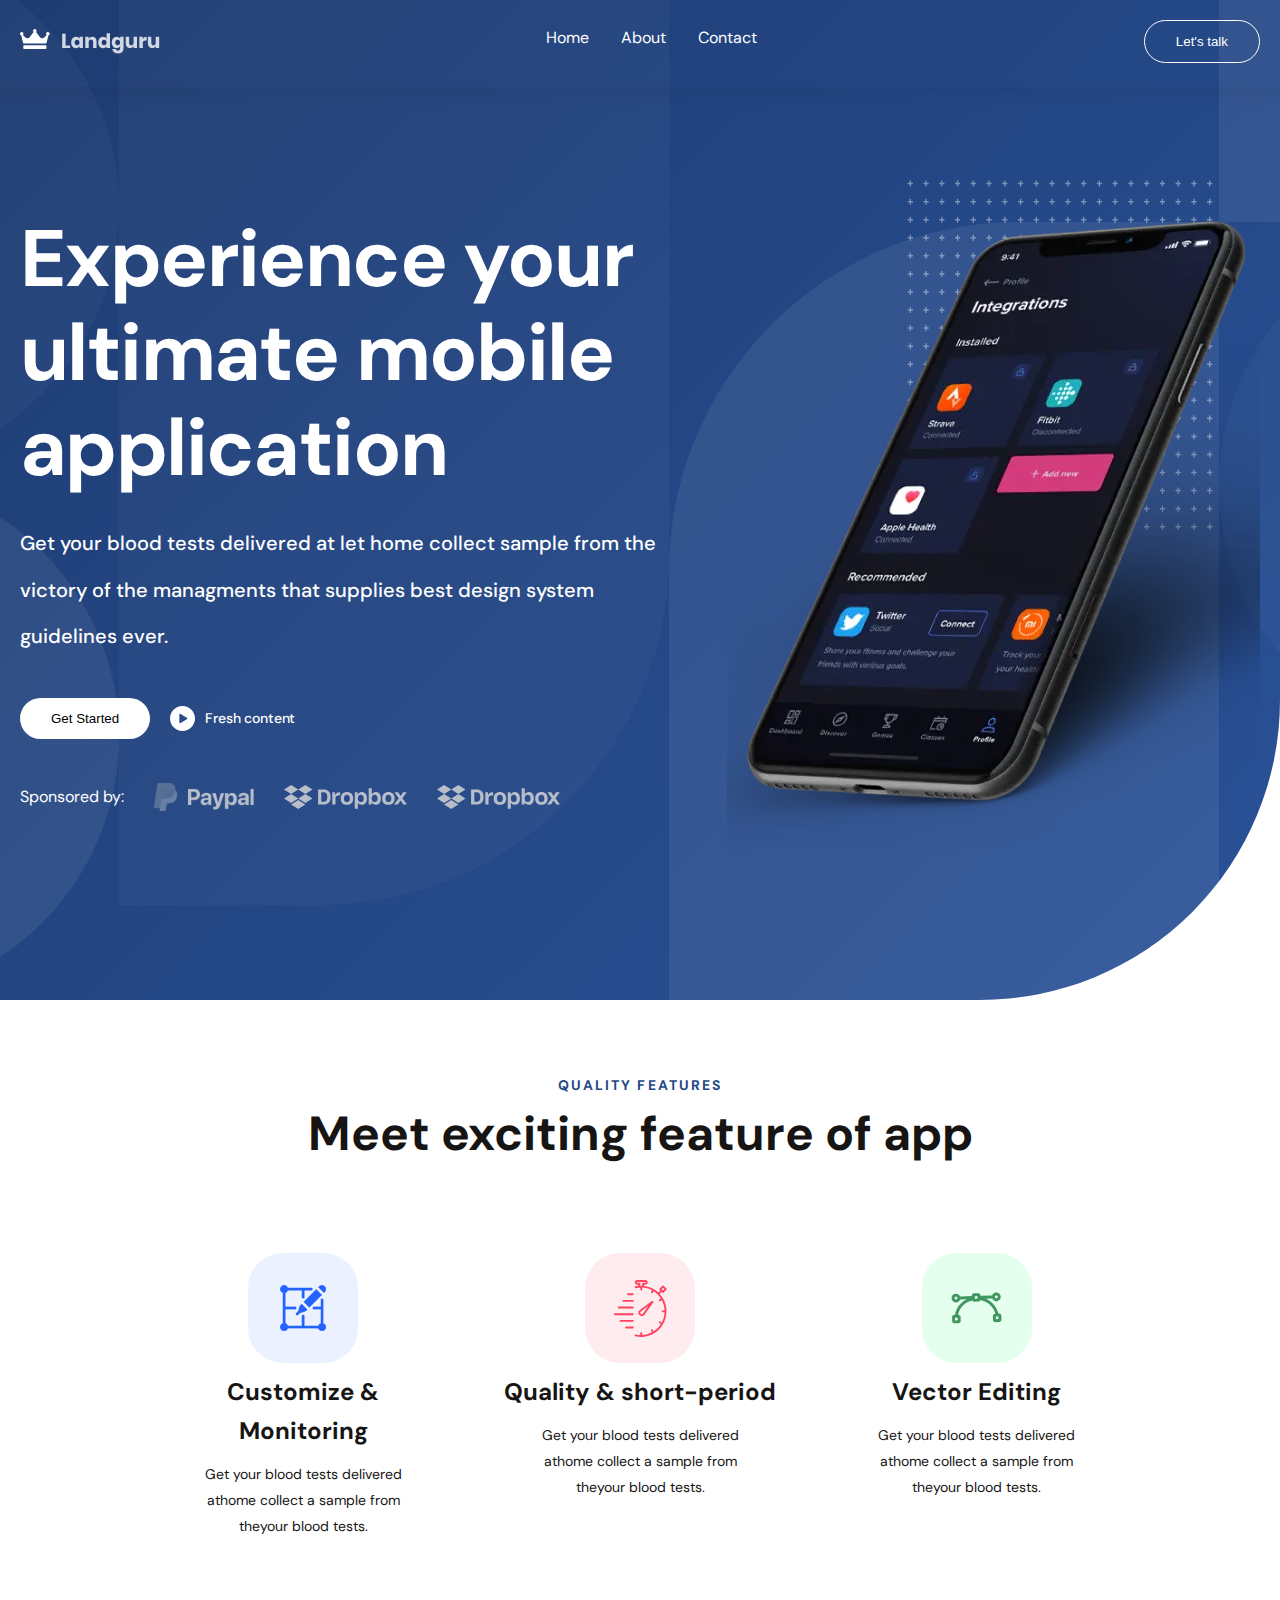
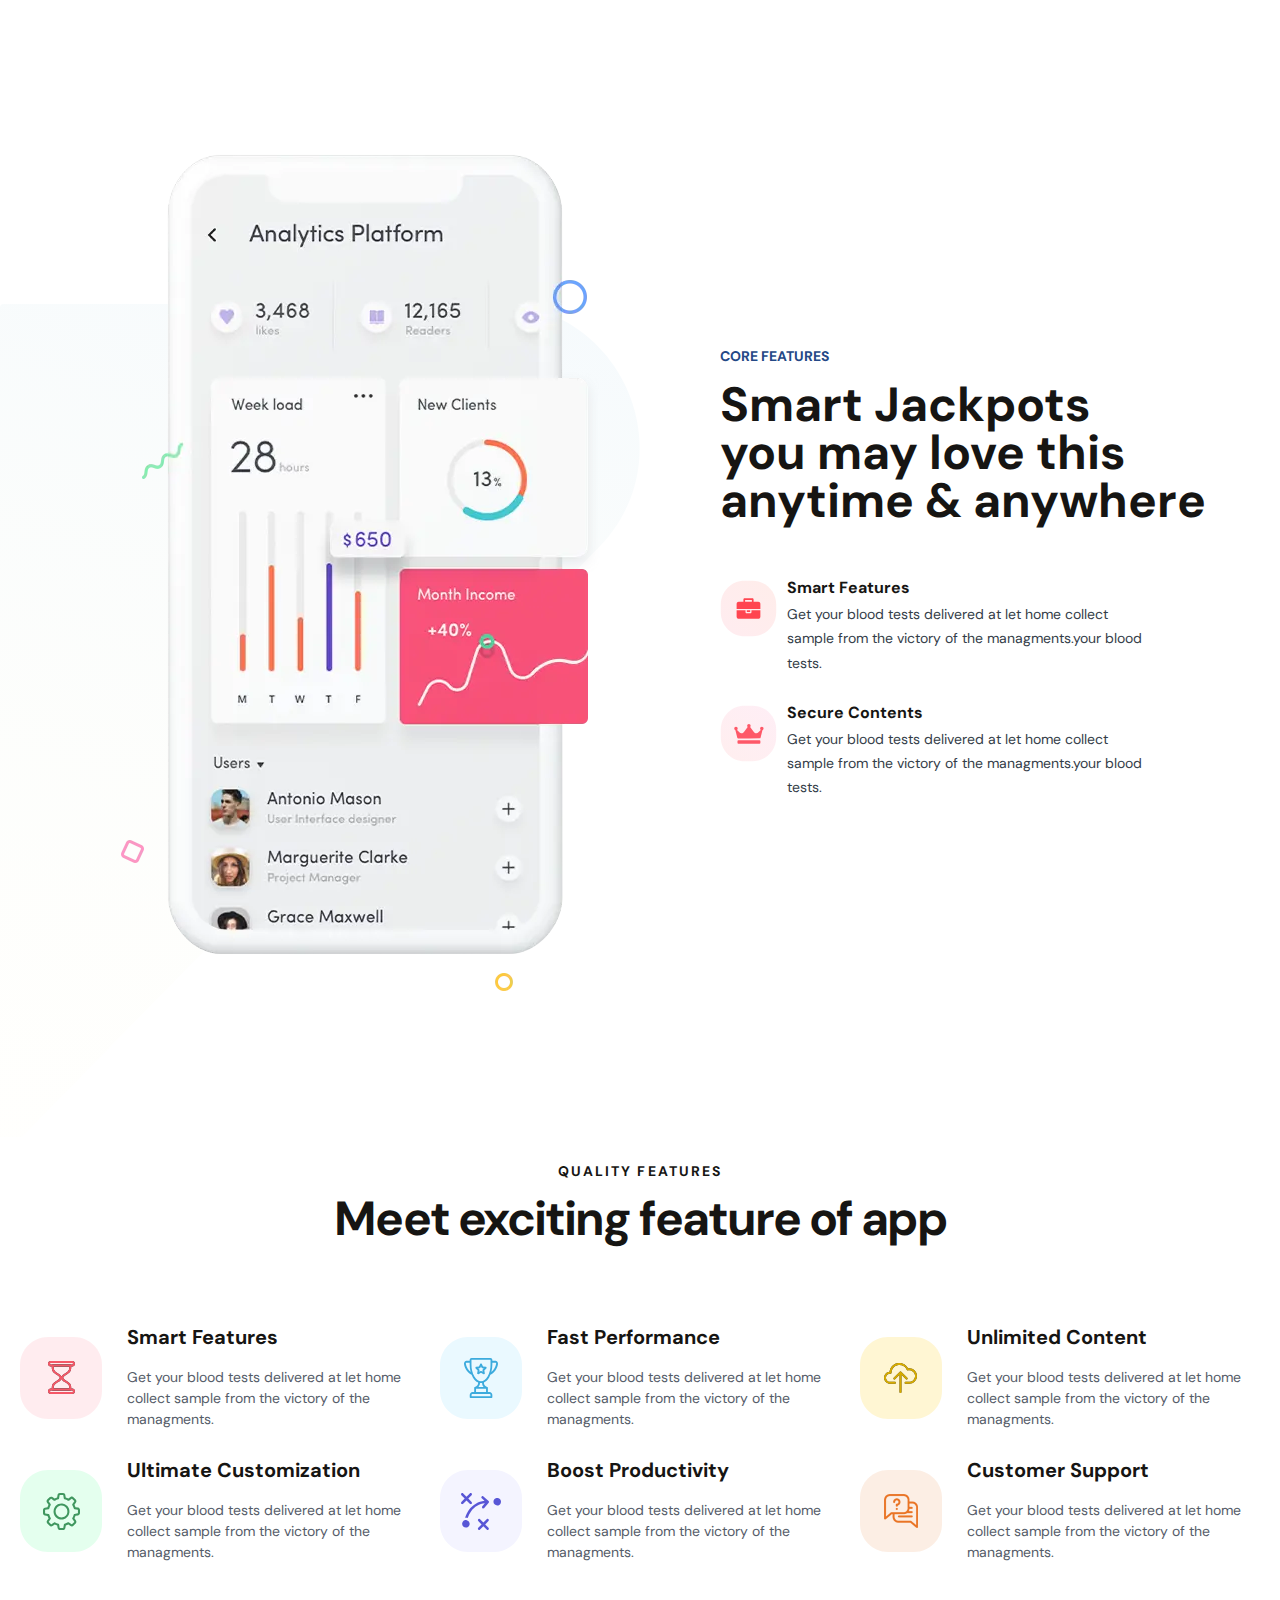
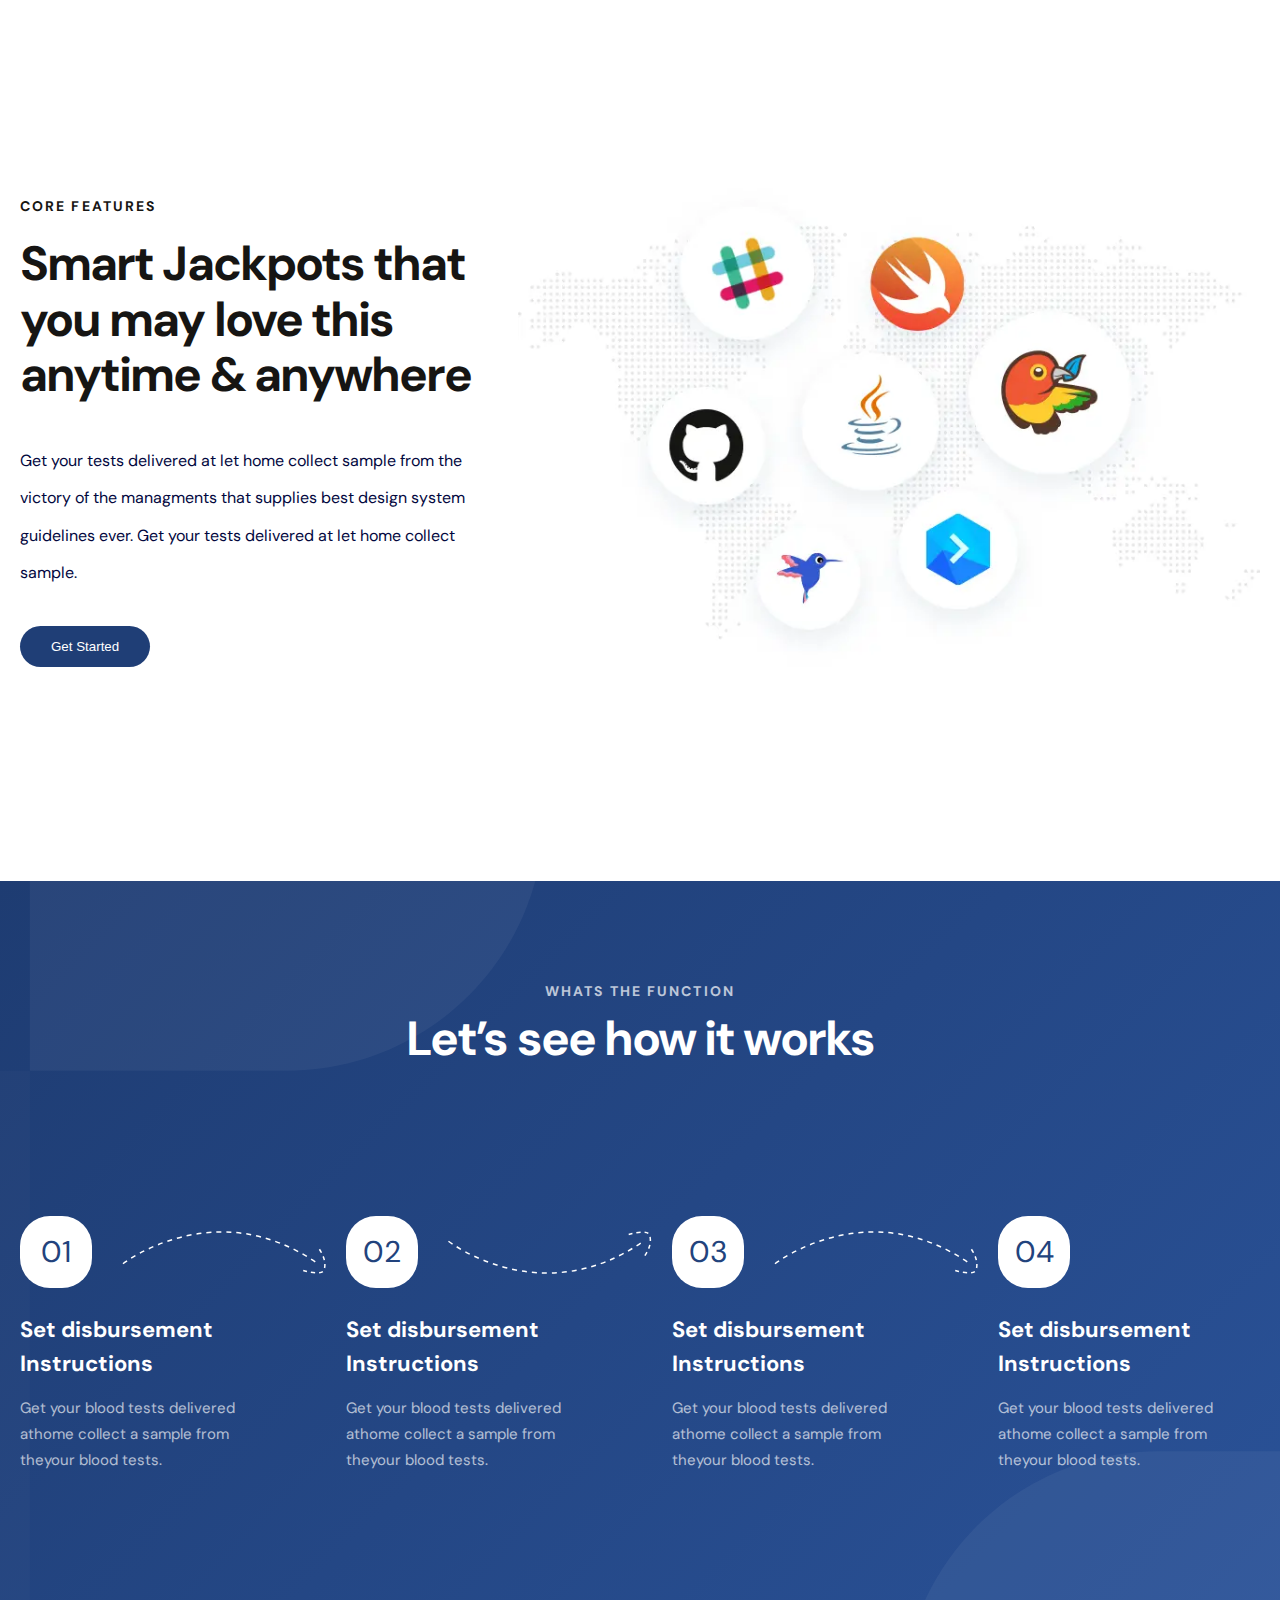
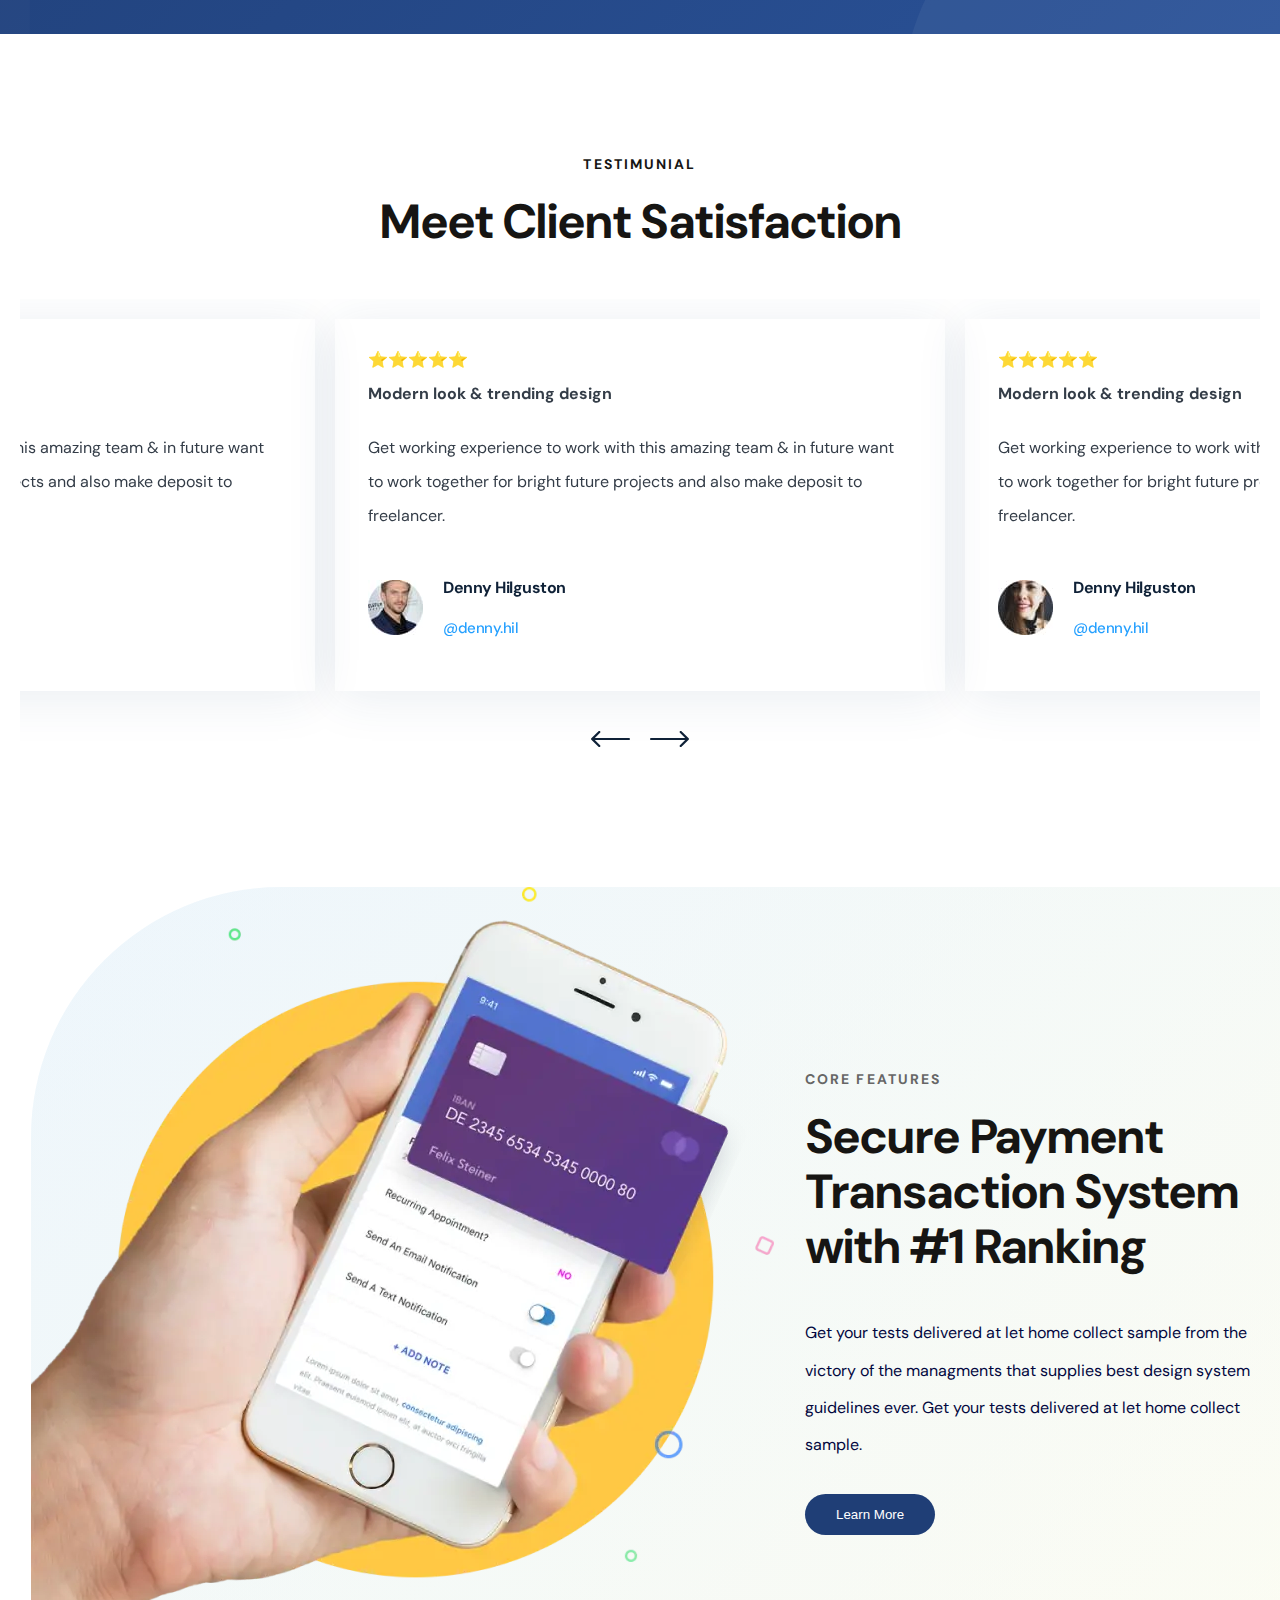
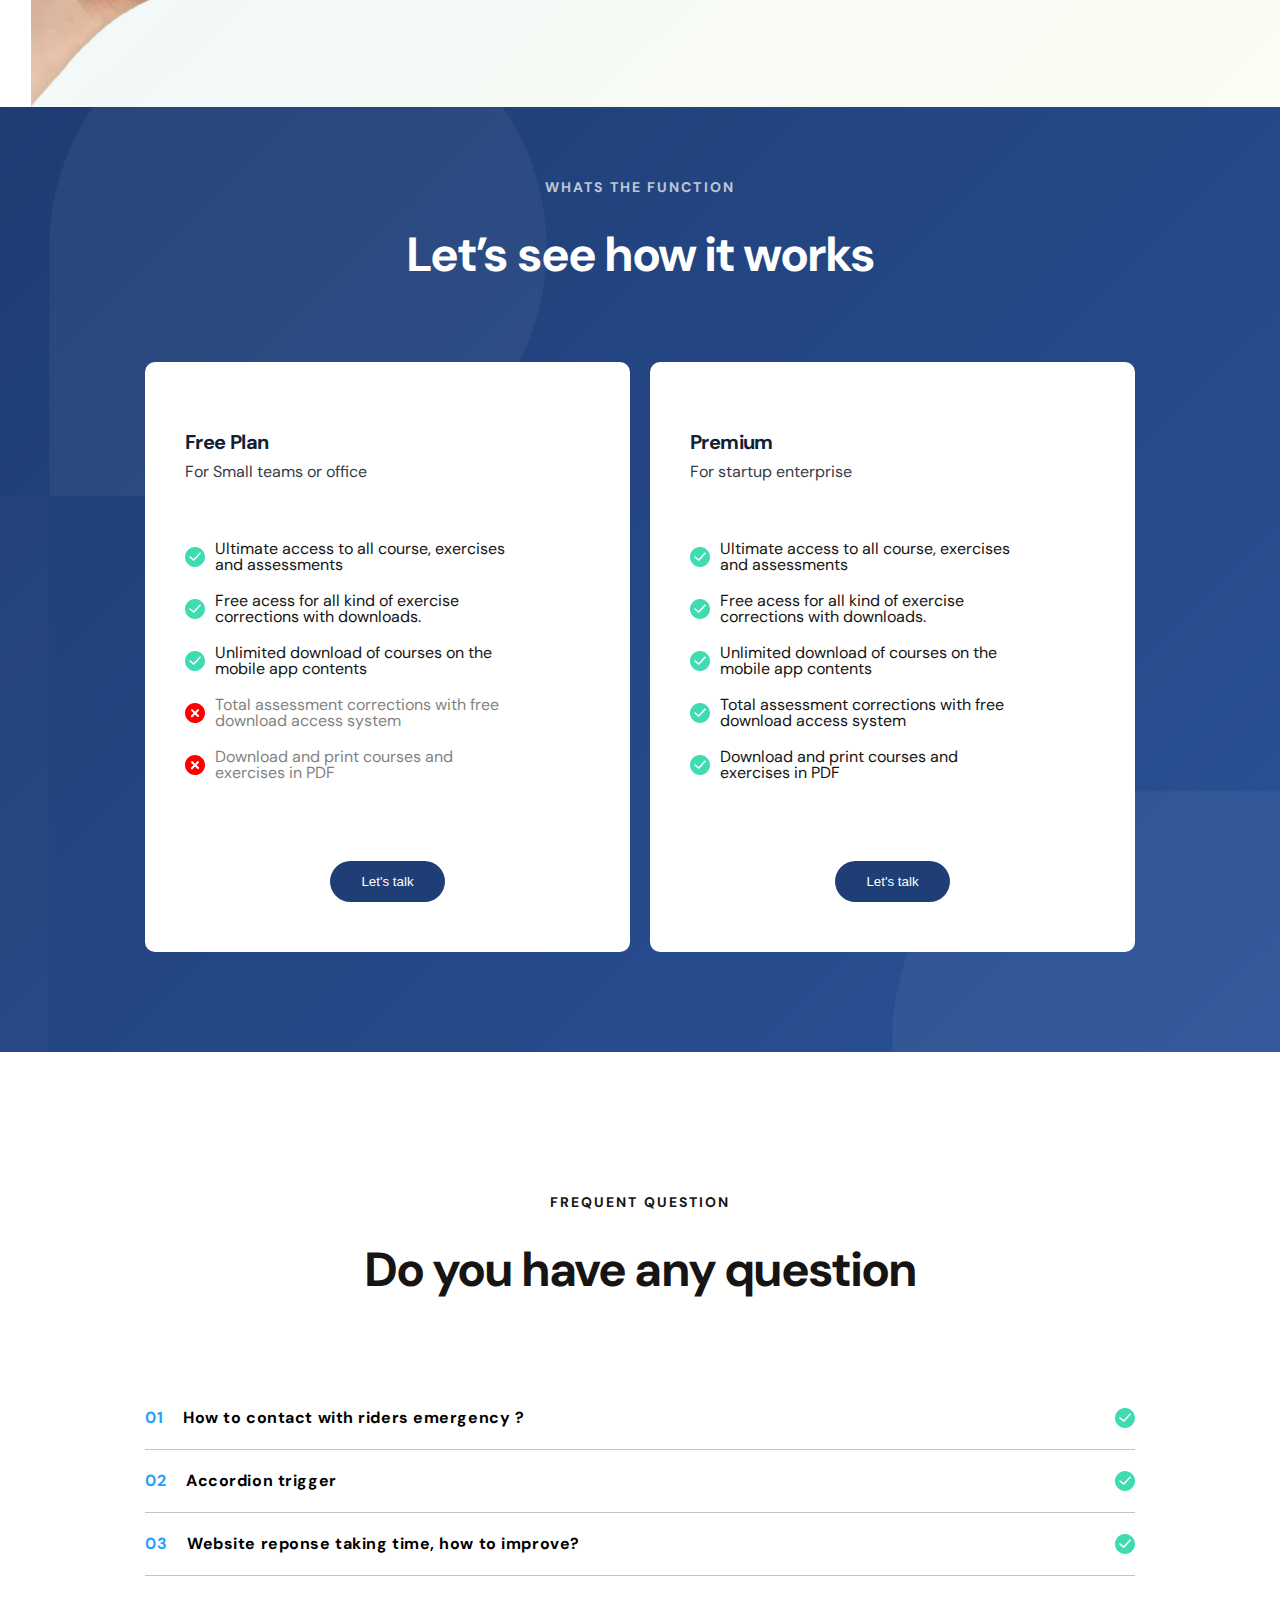
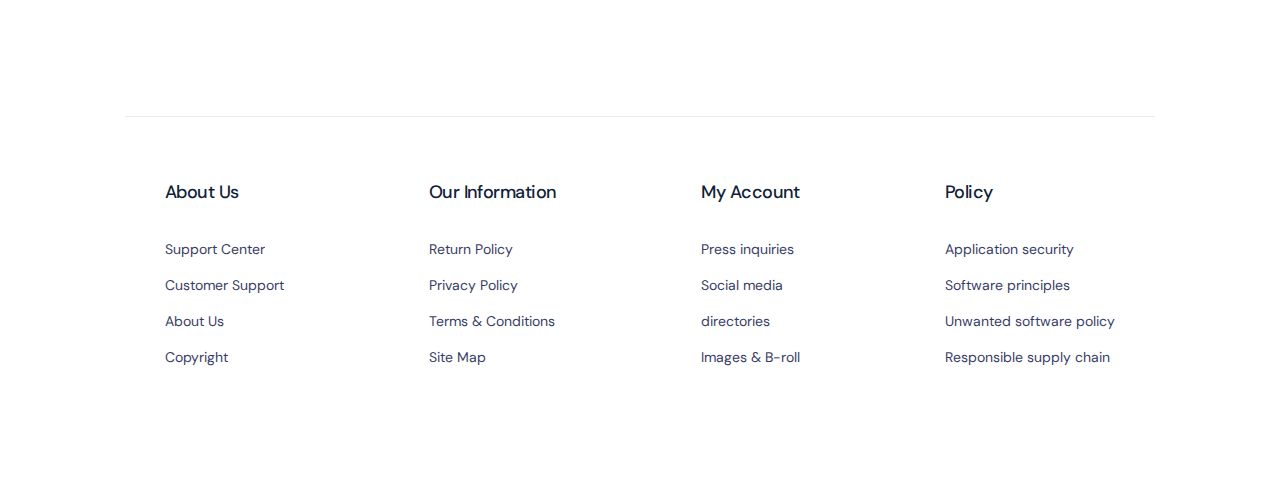
==== commit 5d8127bf: "fix" ====
--- a/index.html
+++ b/index.html
@@ -439,7 +439,7 @@
                       </div>
                       <div class="sercice__icon-block">
                         <p class="client__icon-text">Denny Hilguston</p>
-                        <a class="client__icon-subtext">@denny.hil</a>
+                        <a href="#" class="client__icon-subtext">@denny.hil</a>
                       </div>
                     </div>
                   </div>
@@ -462,7 +462,7 @@
                       </div>
                       <div class="sercice__icon-block">
                         <p class="client__icon-text">Denny Hilguston</p>
-                        <a class="client__icon-subtext">@denny.hil</a>
+                        <a href="#" class="client__icon-subtext">@denny.hil</a>
                       </div>
                     </div>
                   </div>
@@ -485,7 +485,7 @@
                       </div>
                       <div class="sercice__icon-block">
                         <p class="client__icon-text">Denny Hilguston</p>
-                        <a class="client__icon-subtext">@denny.hil</a>
+                        <a href="#" class="client__icon-subtext">@denny.hil</a>
                       </div>
                     </div>
                   </div>
@@ -504,11 +504,11 @@
                     </div>
                     <div class="client__icon">
                       <div class="client__img-wrap">
-                        <img src="./img/client/4.jpg" />
+                        <img src="./img/client/1.jpg" />
                       </div>
                       <div class="sercice__icon-block">
                         <p class="client__icon-text">Denny Hilguston</p>
-                        <a class="client__icon-subtext">@denny.hil</a>
+                        <a href="#" class="client__icon-subtext">@denny.hil</a>
                       </div>
                     </div>
                   </div>
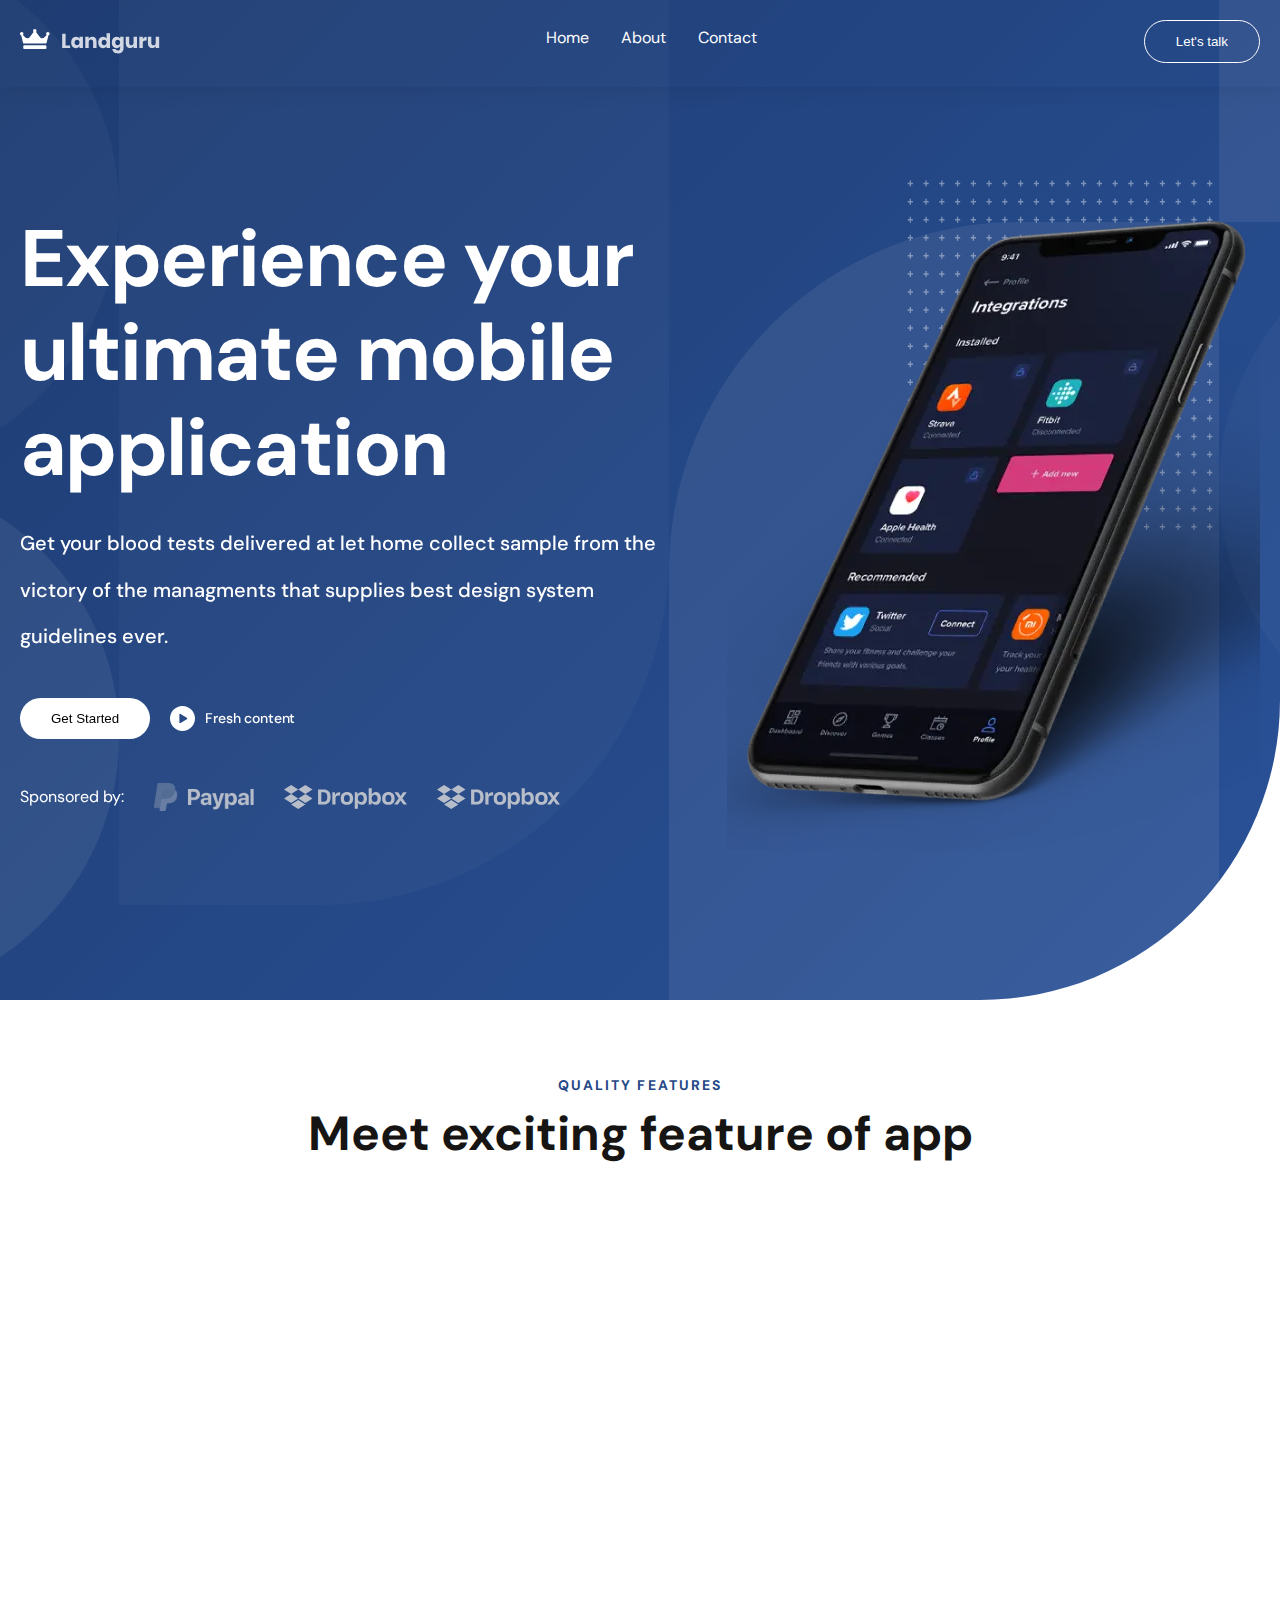
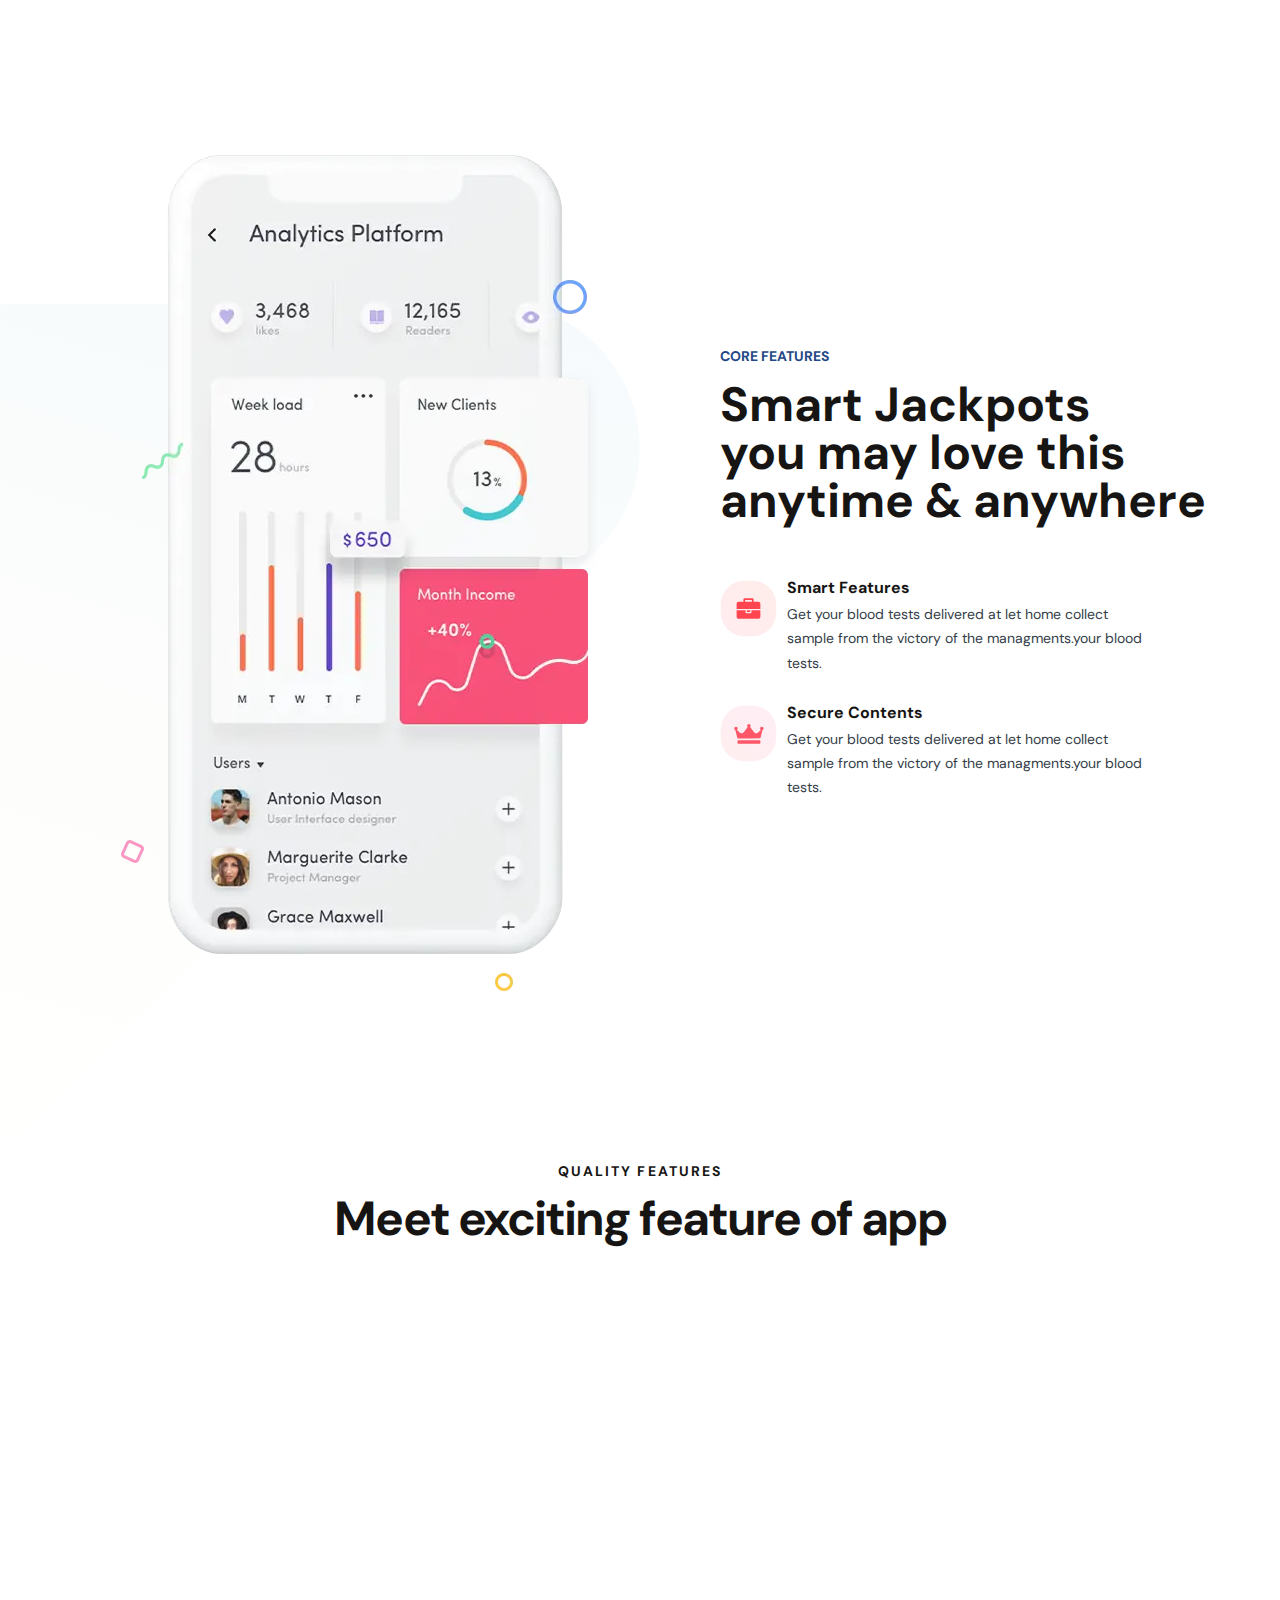
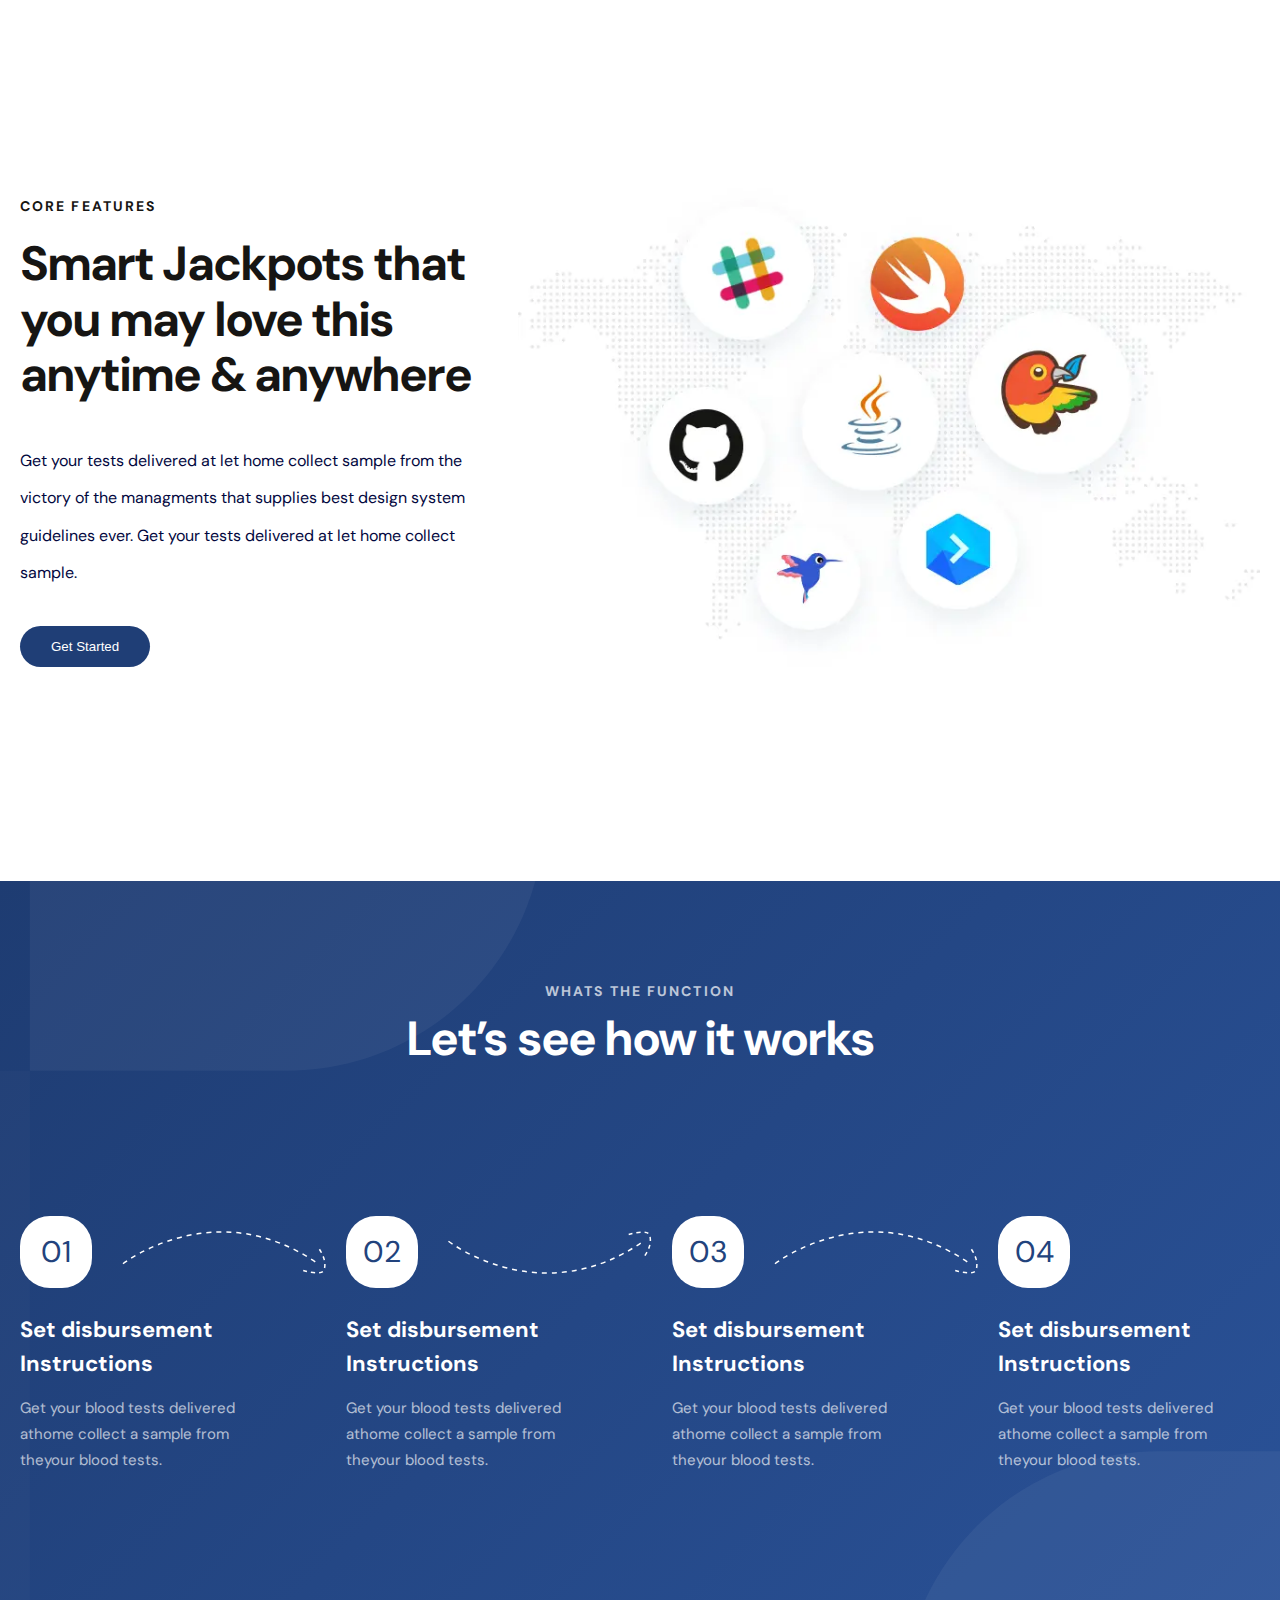
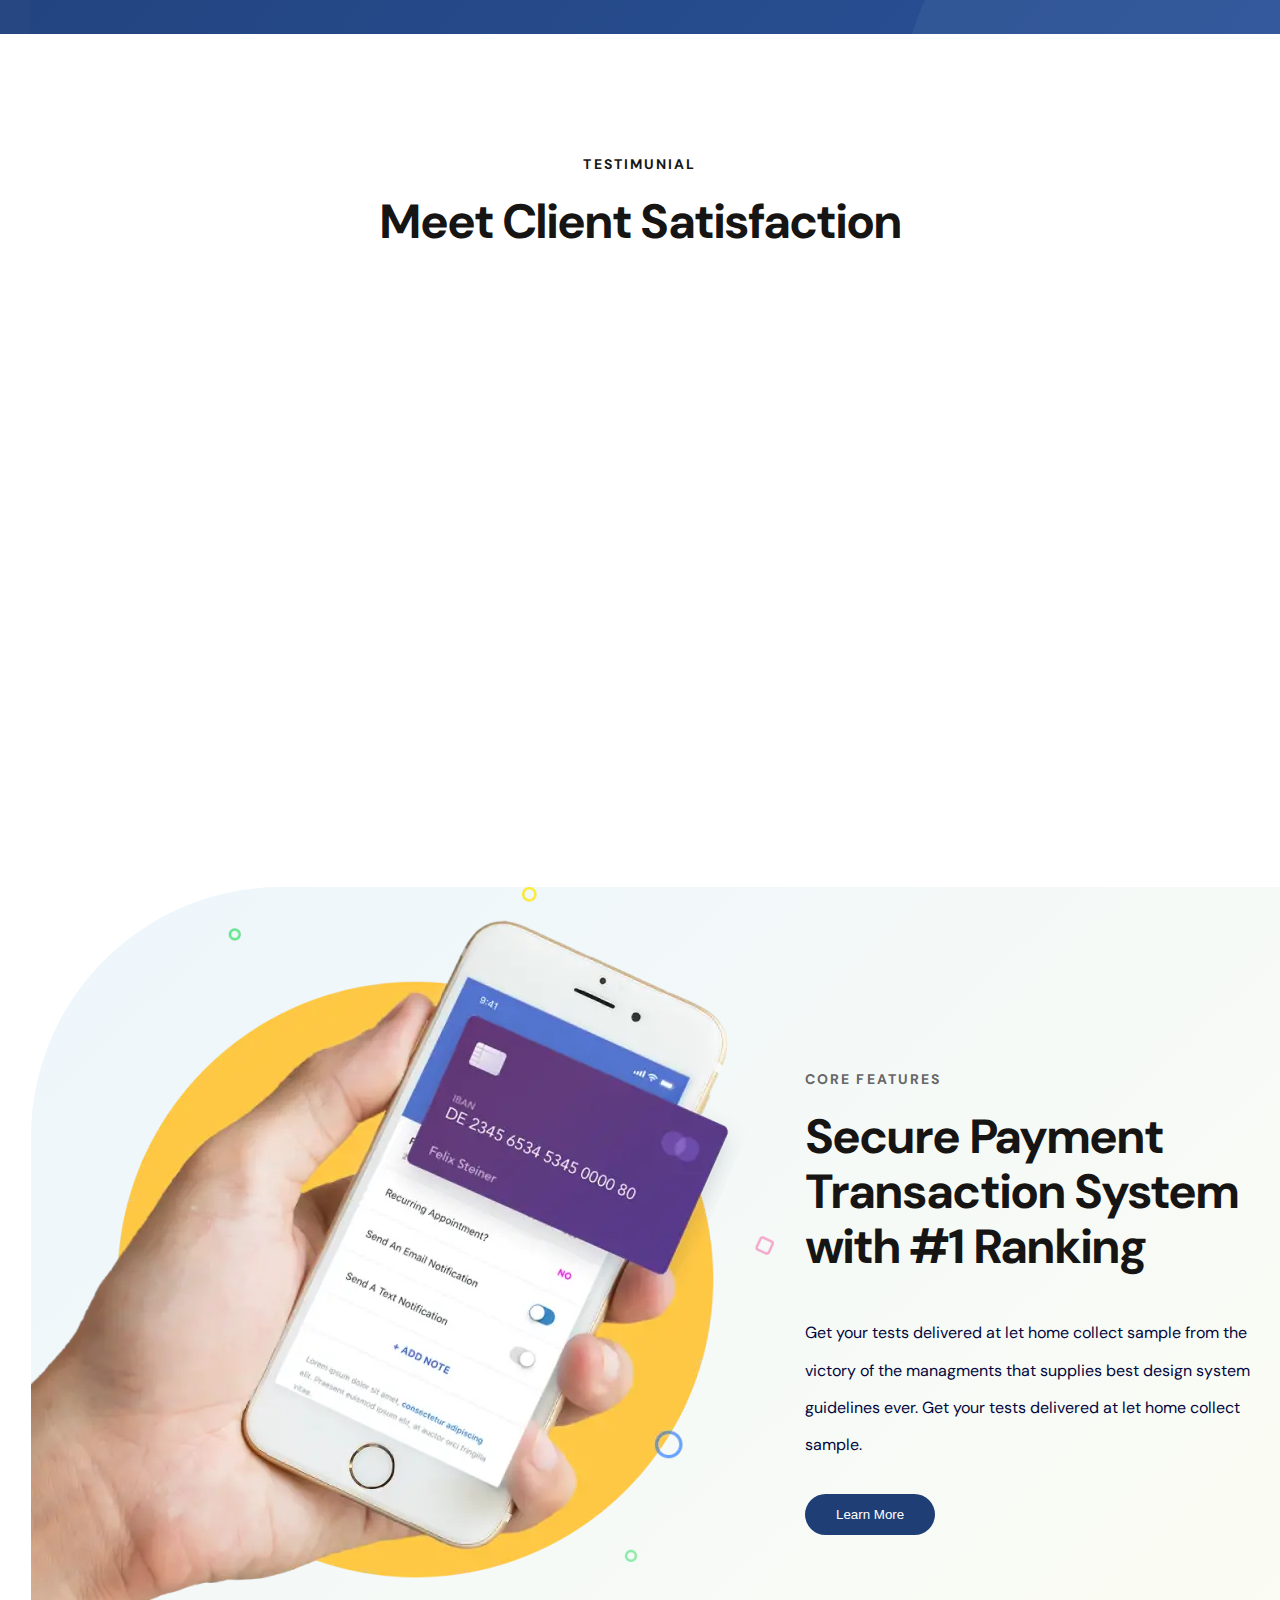
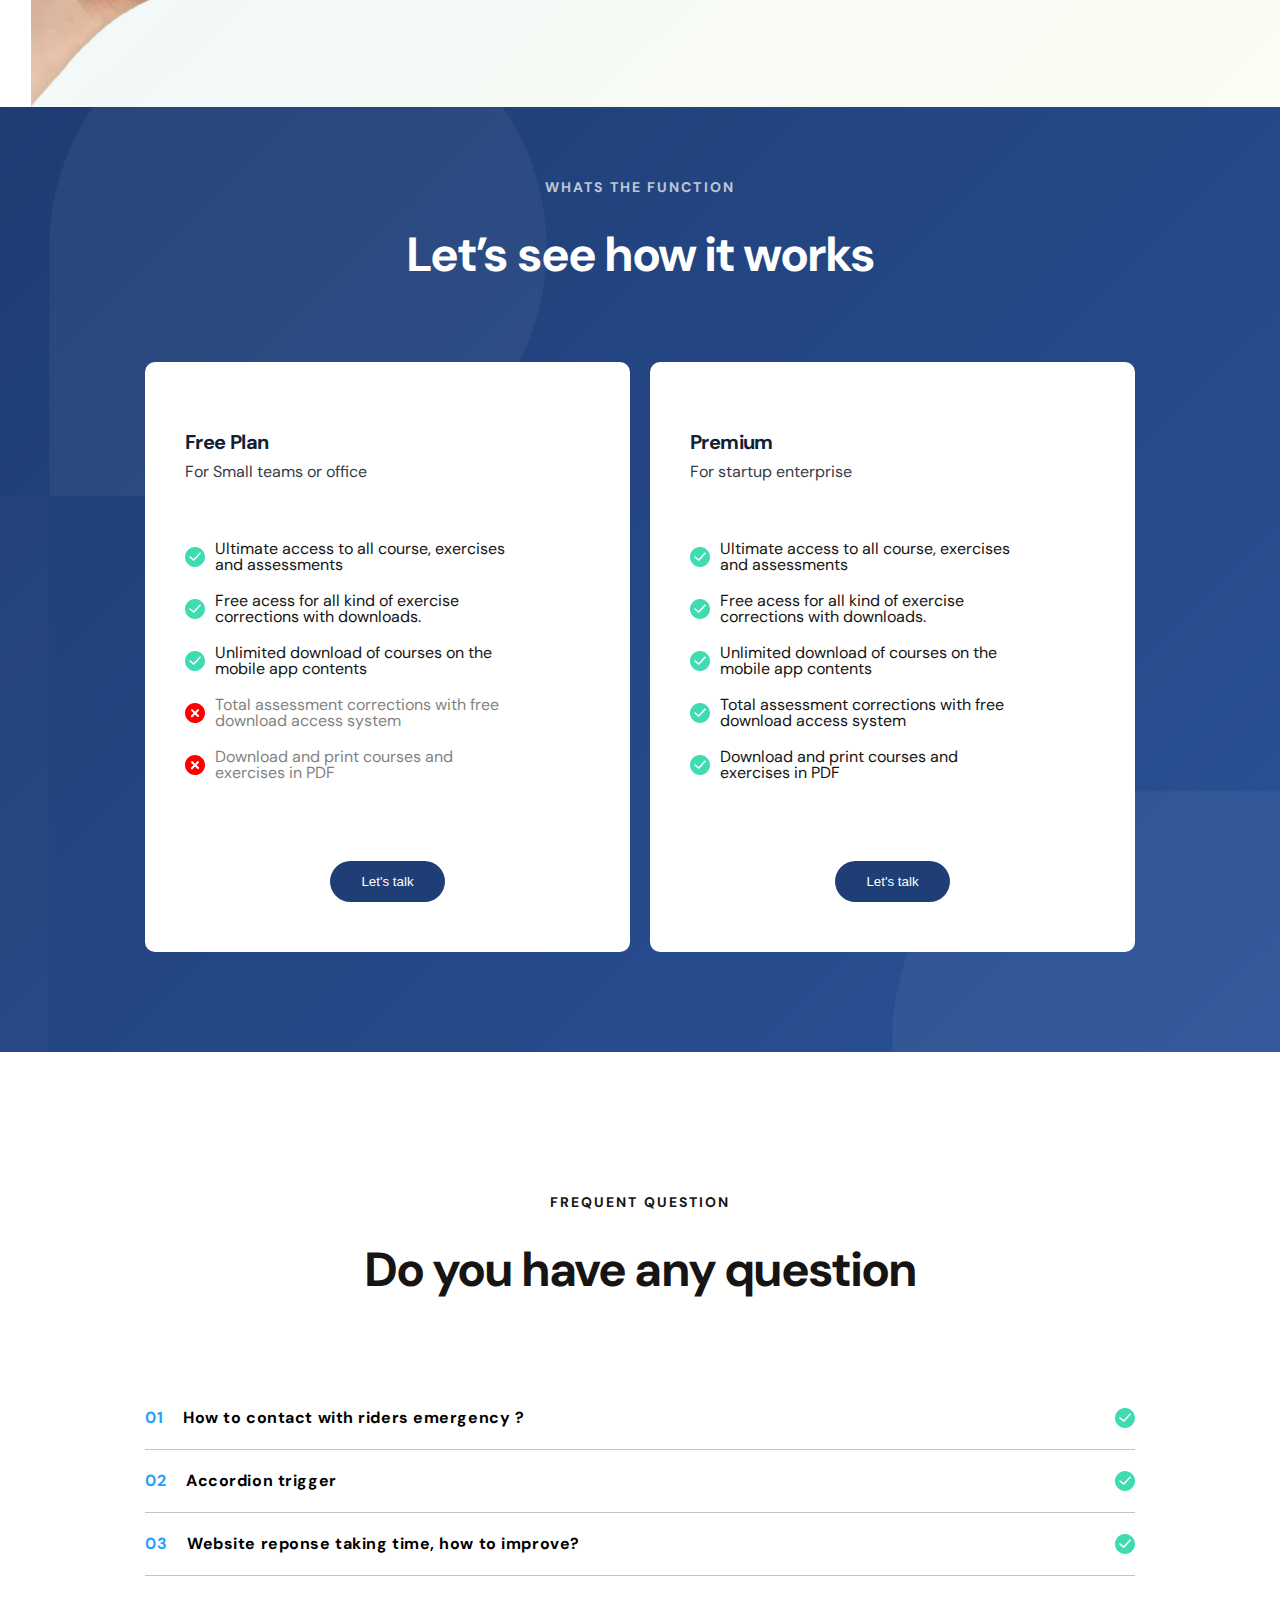
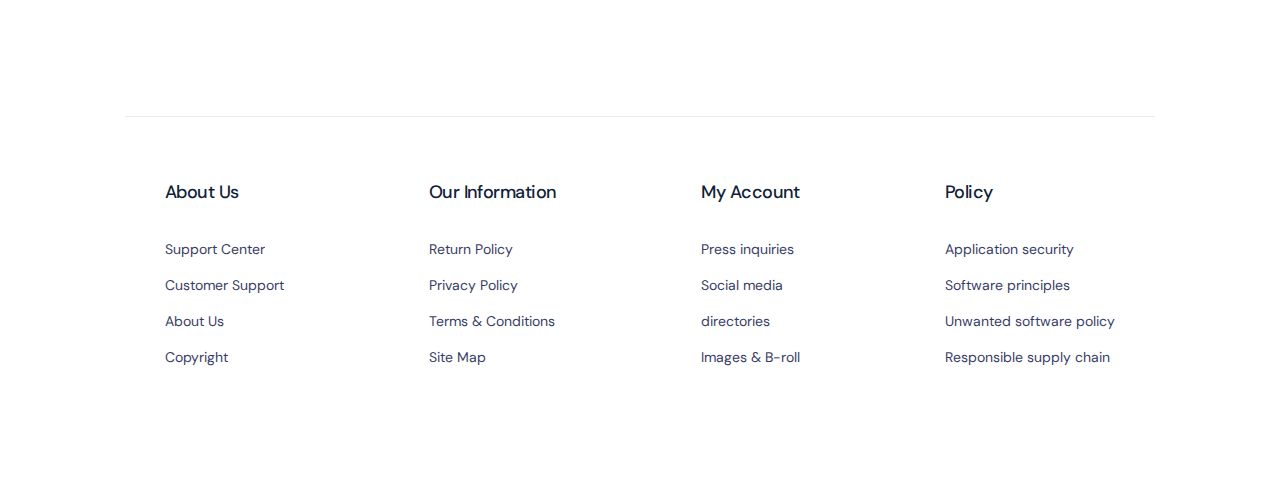
==== commit cb23f78d: "next" ====
--- a/index.html
+++ b/index.html
@@ -8,6 +8,7 @@
       content="This is a brief description of the content of the page. It helps search engines and users understand what the page is about."
     />
     <link rel="stylesheet" href="css/style.css" />
+    <link rel="shortcut icon" href="favicon.ico" />
     <link
       rel="preload"
       href="css/swiper.min.css"
@@ -64,7 +65,7 @@
         <div class="home__sub-background">
           <div class="container">
             <div class="home-wrap">
-              <div class="home-left">
+              <div class="home-left" data-aos="fade-right">
                 <h1 class="home-title">
                   Experience your ultimate mobile application
                 </h1>
@@ -118,7 +119,7 @@
         <div class="container-sm">
           <p class="meet__subheader">Quality features</p>
           <h2 class="meet__header">Meet exciting feature of app</h2>
-          <div class="meet__card-wrap">
+          <div class="meet__card-wrap" data-aos="zoom-in">
             <div class="meet__card">
               <div class="meet__image-wrap">
                 <img src="./img/meet/2.svg" alt="meet 2" />
@@ -216,7 +217,7 @@
           <h2 class="feature__header title-main">
             Meet exciting feature of app
           </h2>
-          <div class="feature__icon-wrap">
+          <div class="feature__icon-wrap" data-aos="zoom-in">
             <!-- 1 -->
             <div class="feature__icon">
               <div class="feature__img-wrap">
@@ -419,7 +420,7 @@
           <p class="client__subheader subtitle-main">Testimunial</p>
           <h2 class="client__header title-main">Meet Client Satisfaction</h2>
 
-          <div class="swiper-wrap">
+          <div class="swiper-wrap" data-aos="zoom-in">
             <div class="client-swiper swiper">
               <div class="swiper-wrapper">
                 <div class="client__swiper-slide swiper-slide">
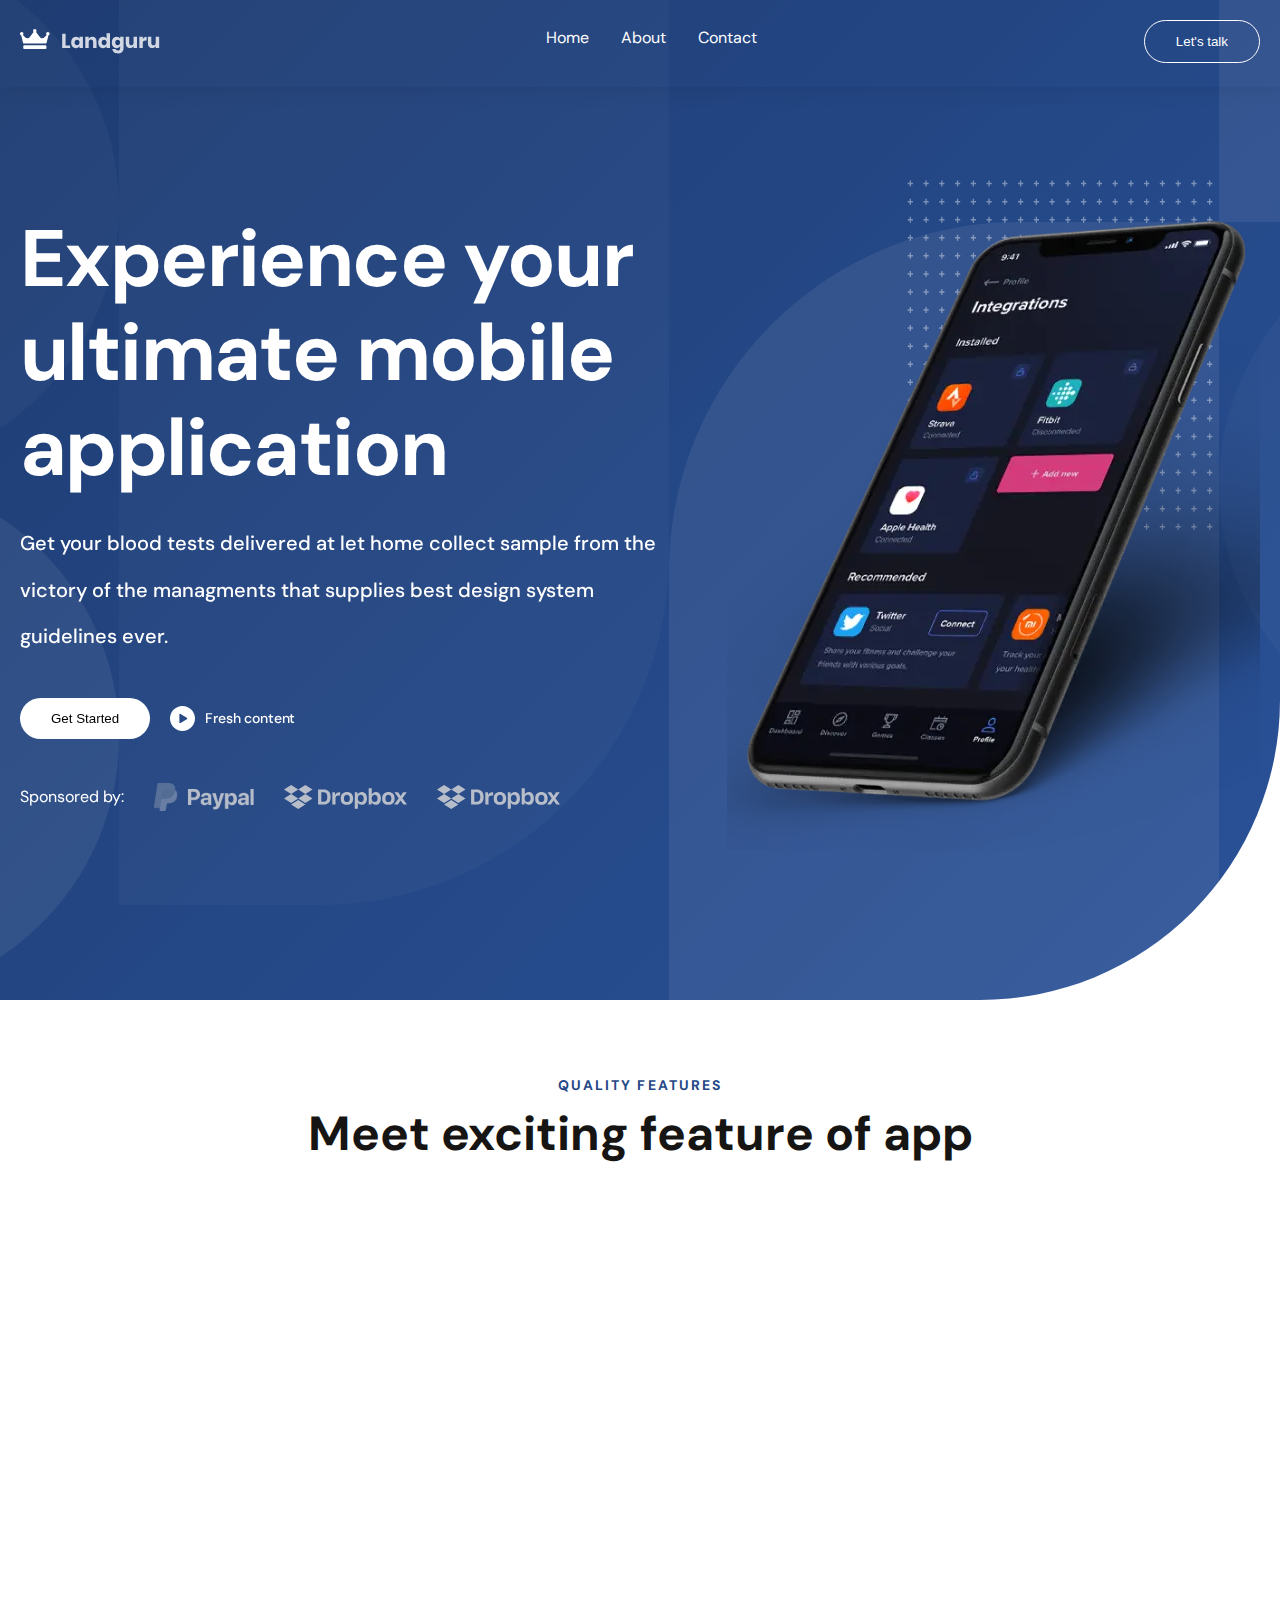
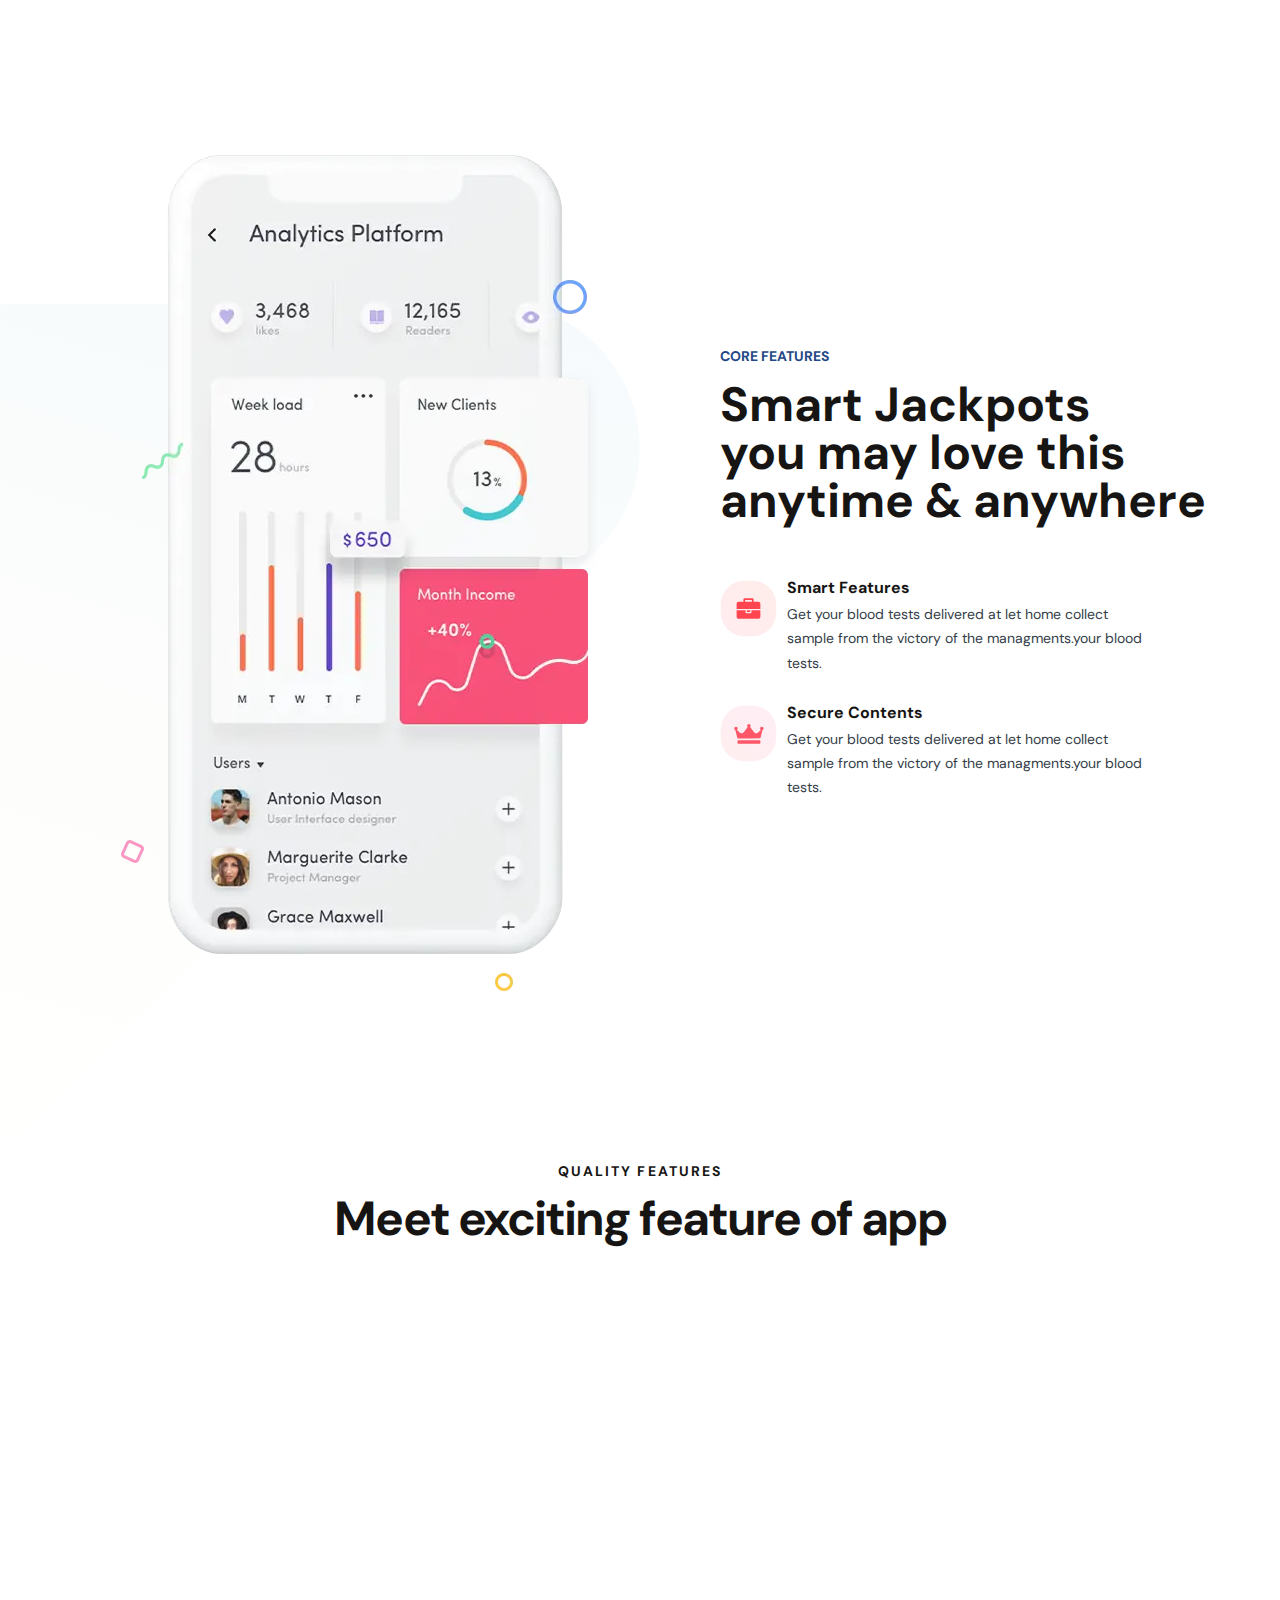
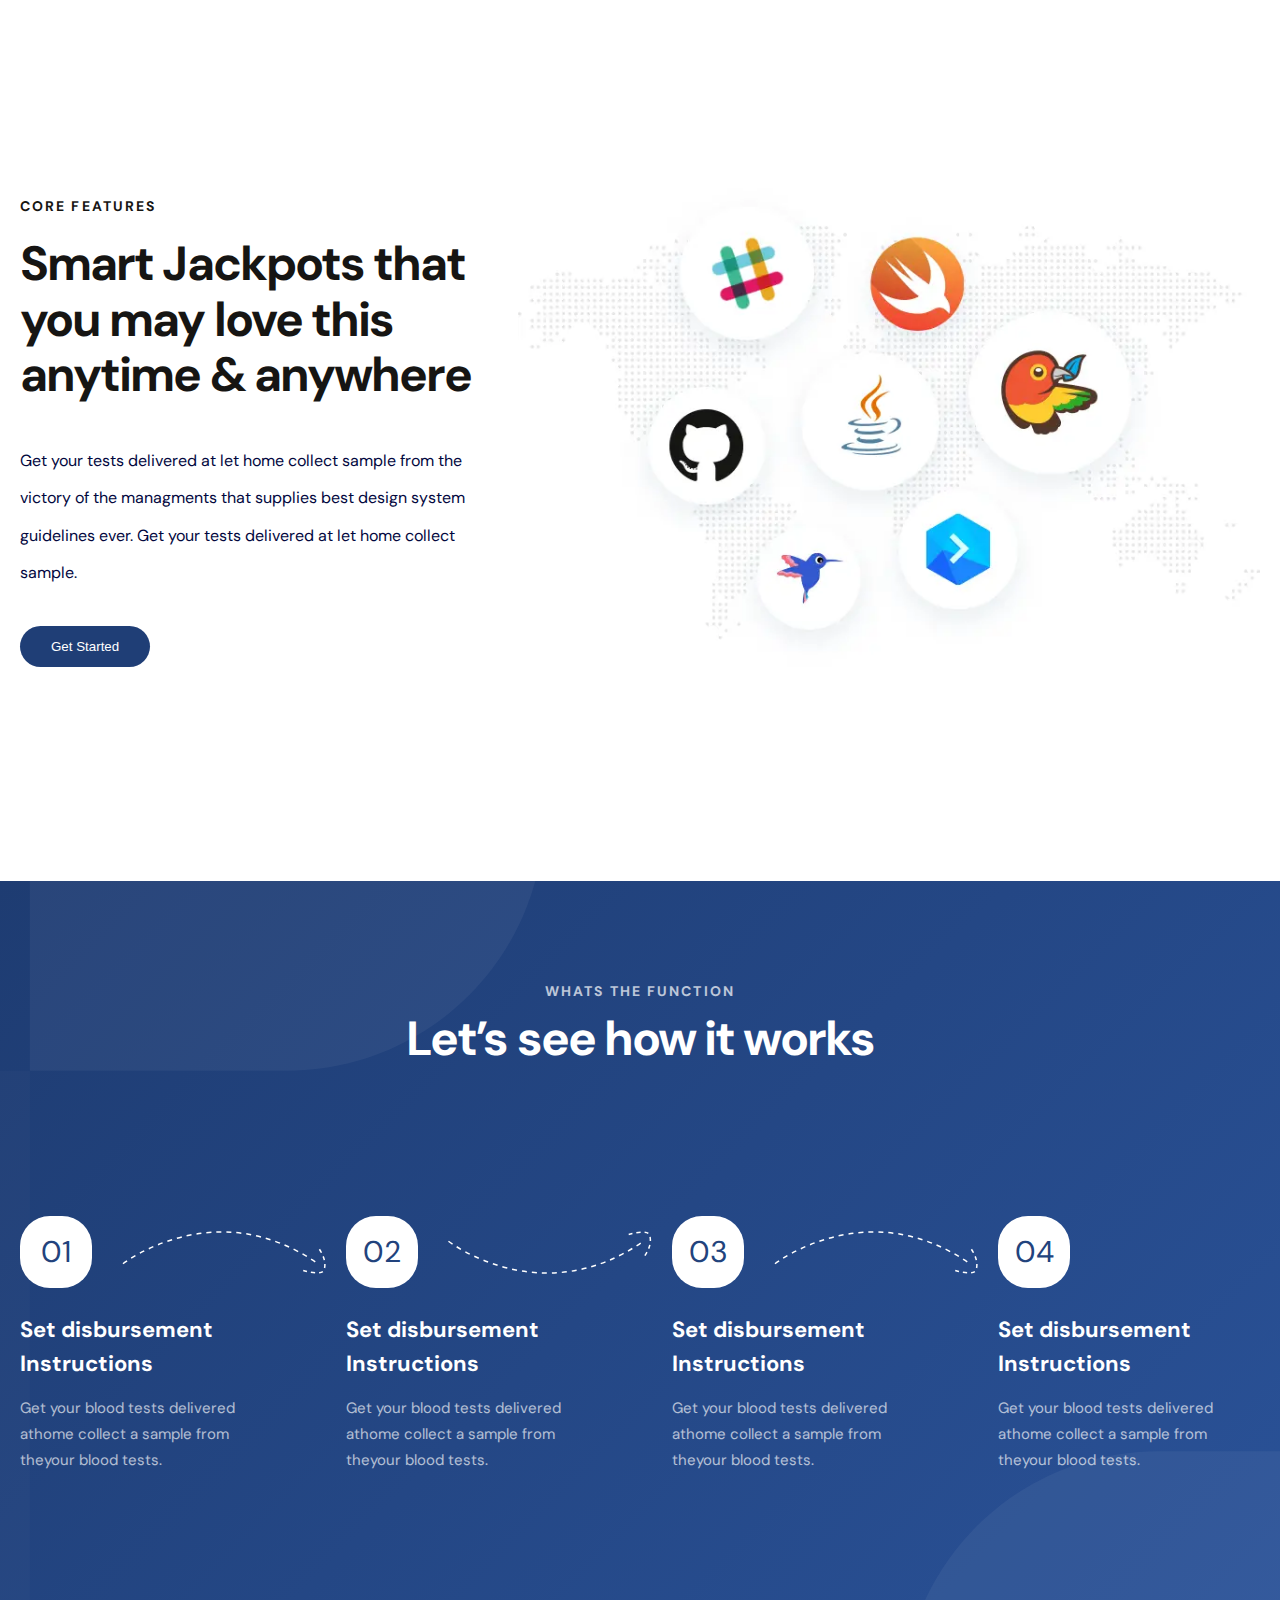
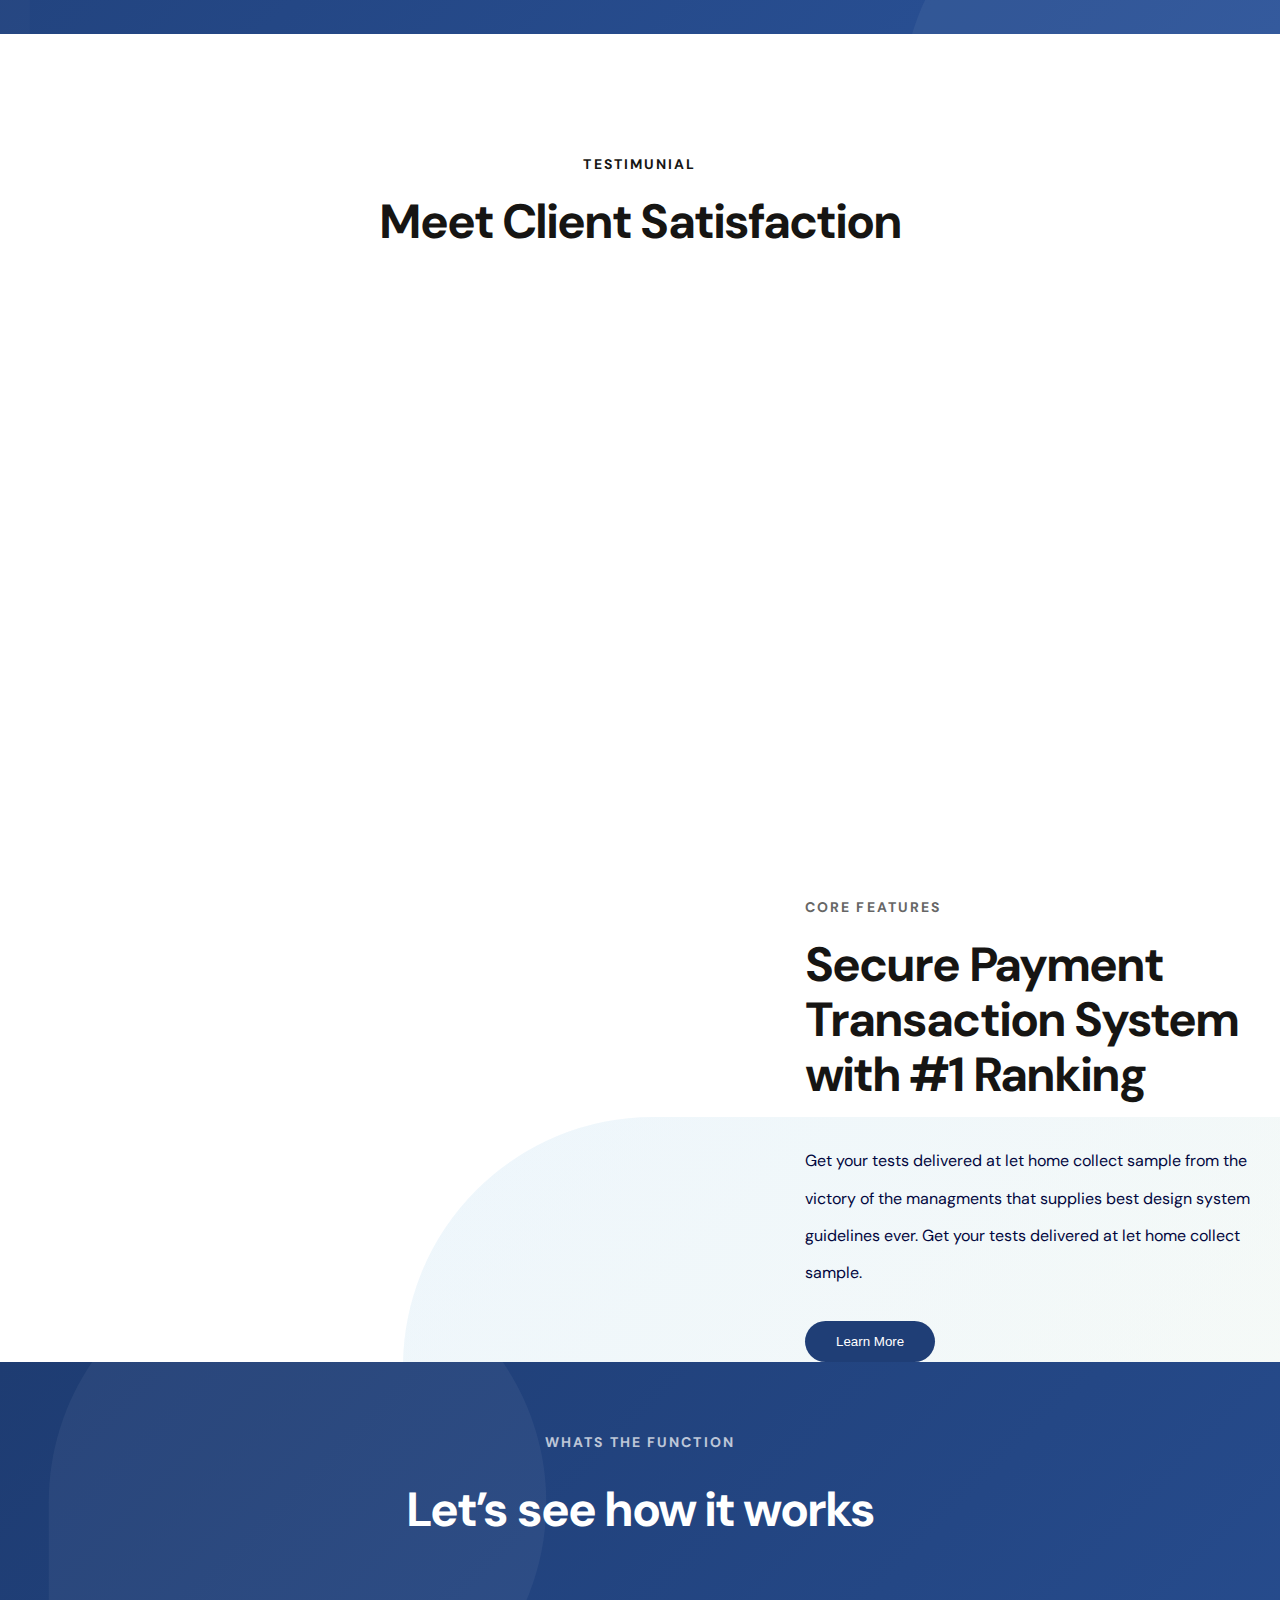
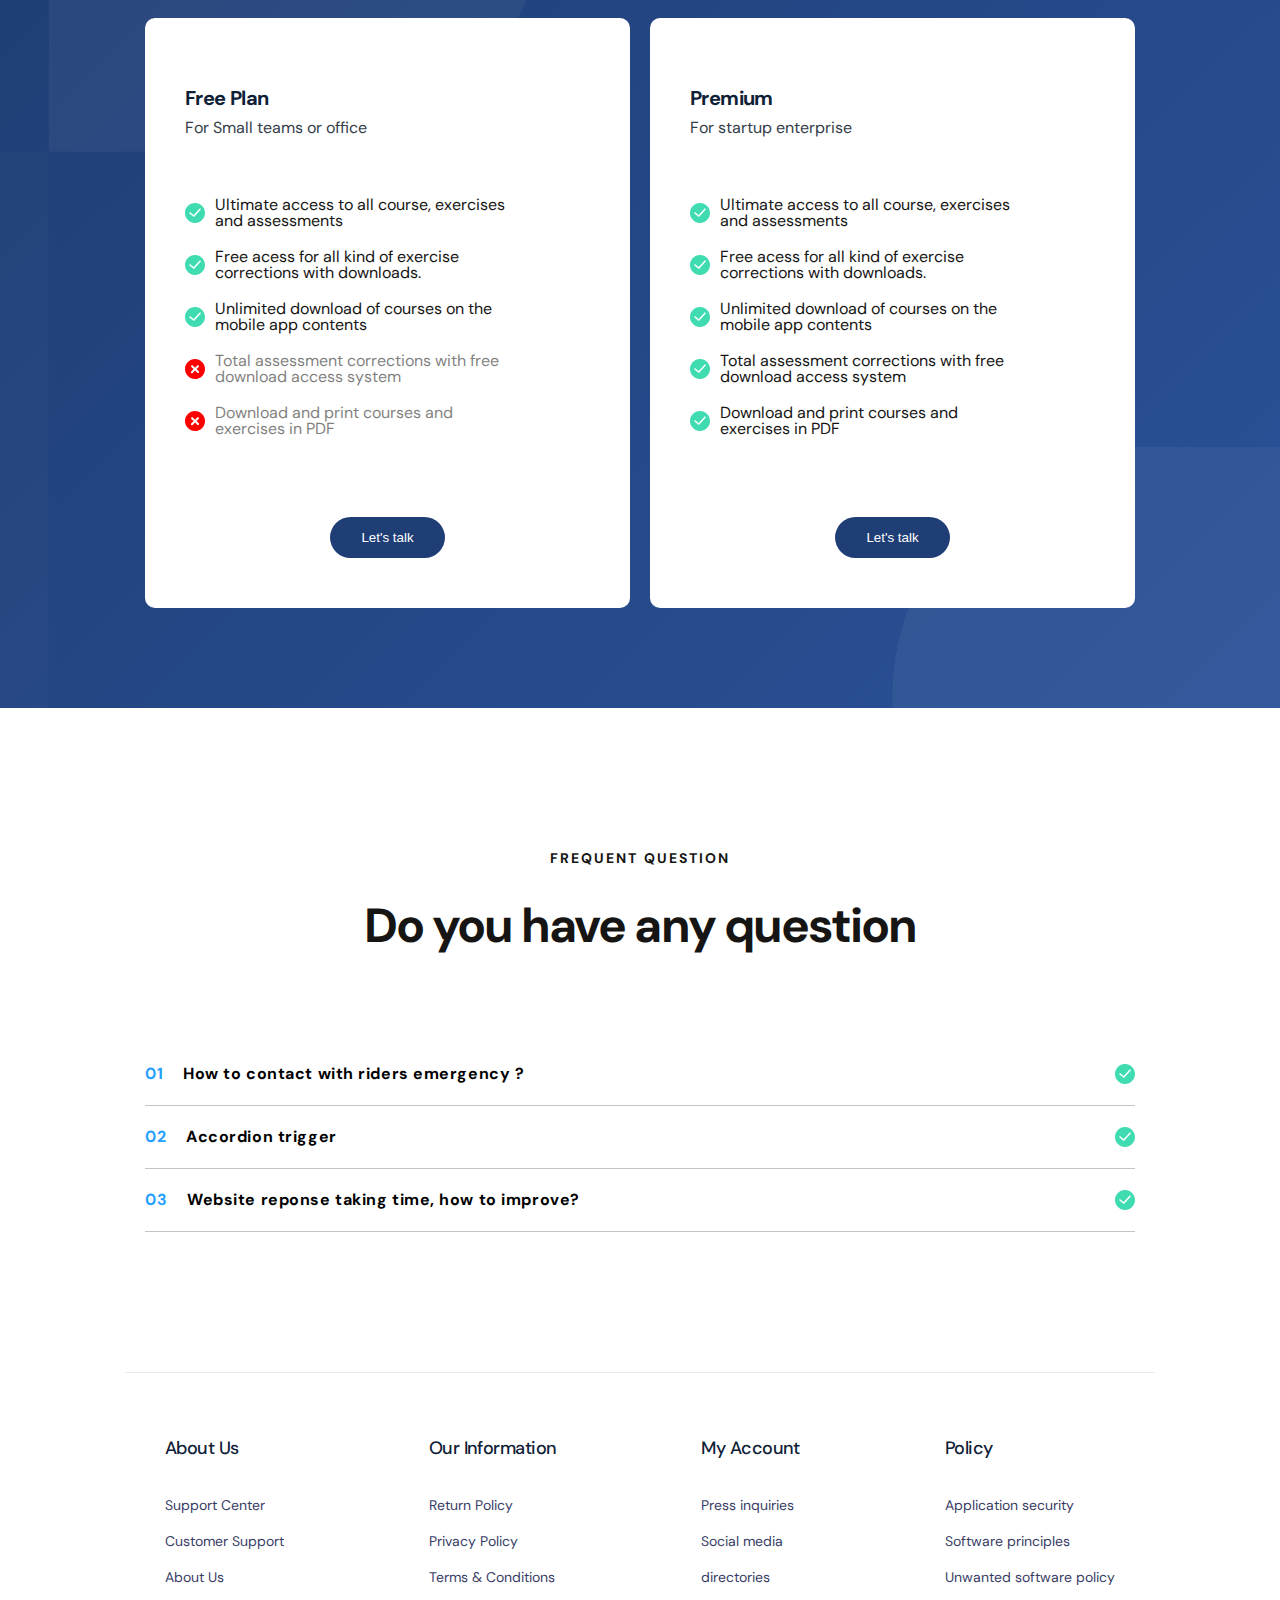
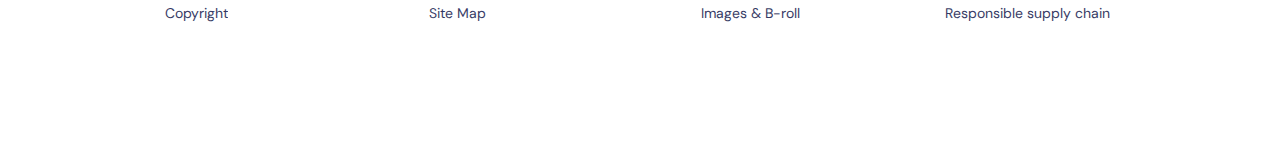
==== commit 56807767: "laxy" ====
--- a/index.html
+++ b/index.html
@@ -321,7 +321,11 @@
               <div class="jackpot__image-wrap">
                 <picture>
                   <source type="image/webp" srcset="./img/jackpot/1.webp" />
-                  <img src="./img/jackpot/1.jpg" alt="Image jackpot" />
+                  <img
+                    src="./img/jackpot/1.jpg"
+                    alt="Image jackpot"
+                    loading="lazy"
+                  />
                 </picture>
               </div>
             </div>
@@ -575,7 +579,11 @@
               <div class="secure__image-wrap">
                 <picture>
                   <source type="image/webp" srcset="./img/secure/1.webp" />
-                  <img src="./img/secure/1.png" alt="Image secure" />
+                  <img
+                    src="./img/secure/1.png"
+                    alt="Image secure"
+                    loading="lazy"
+                  />
                 </picture>
               </div>
             </div>
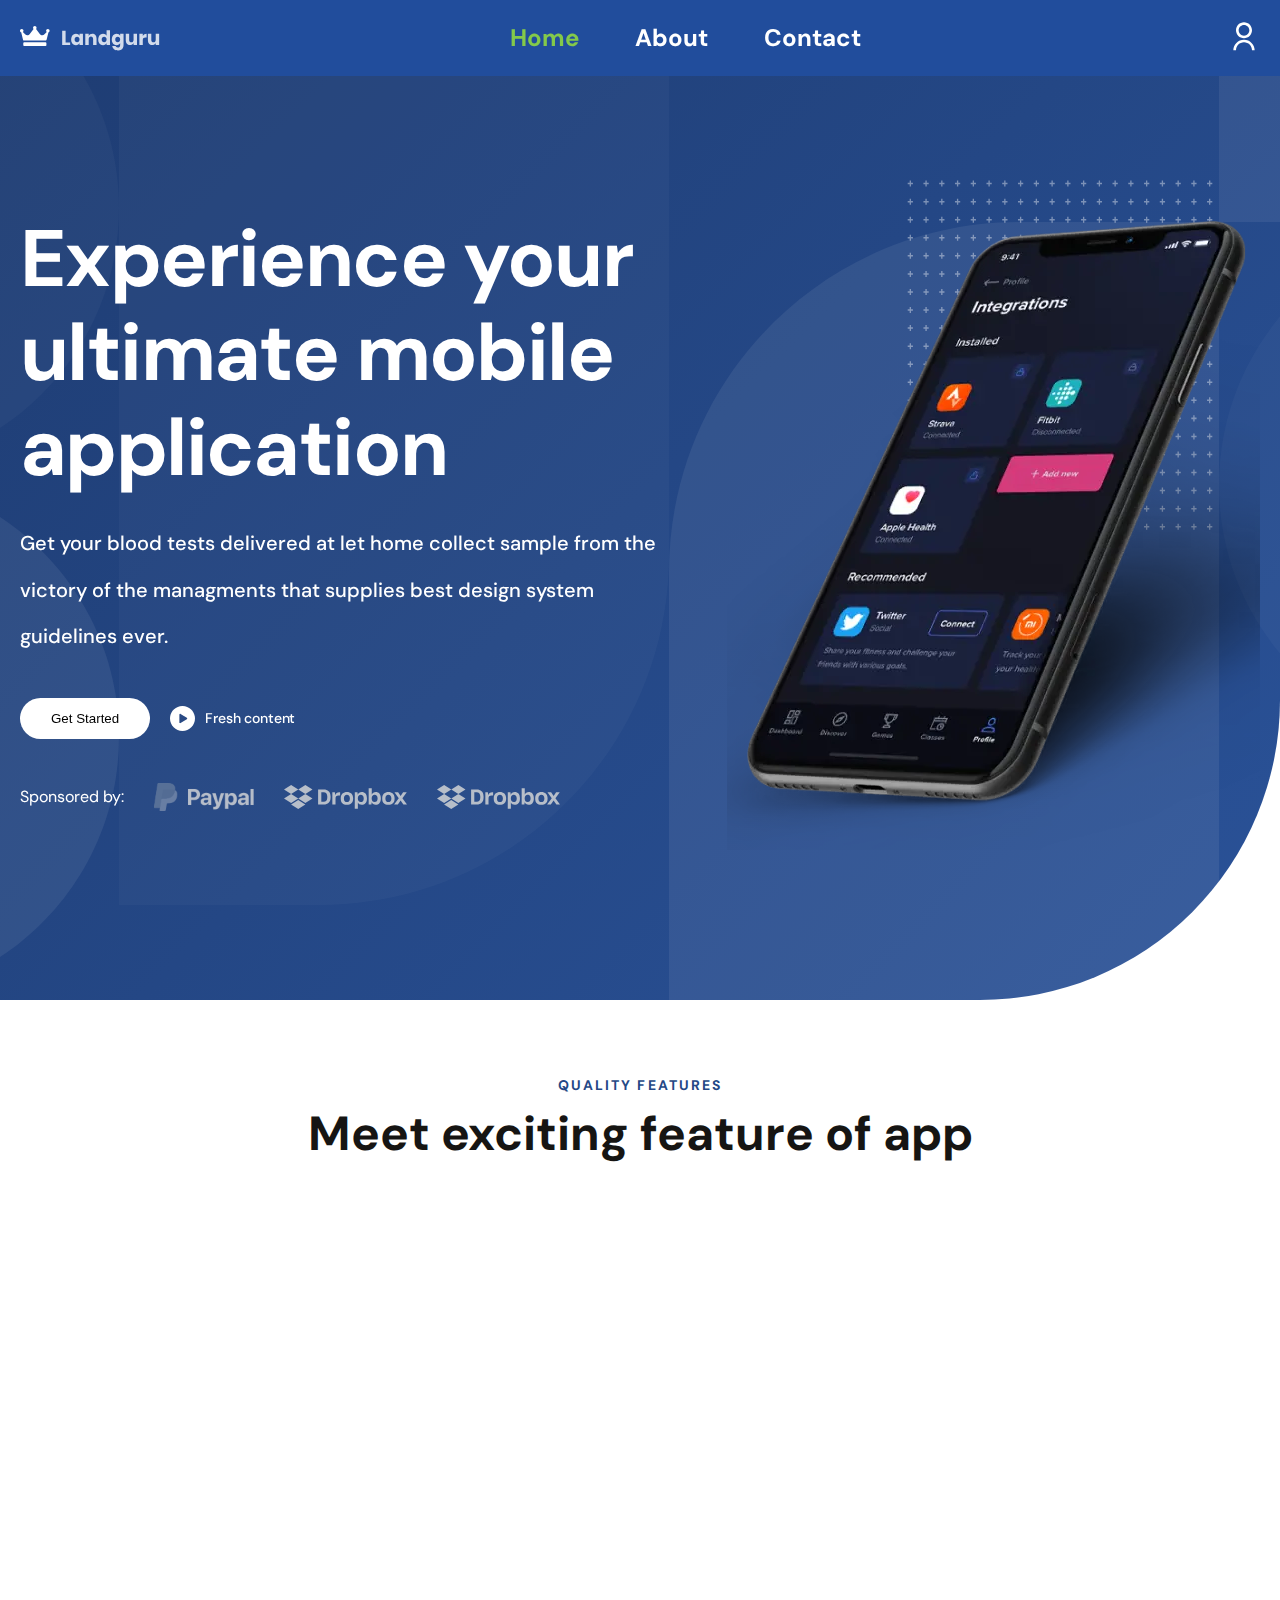
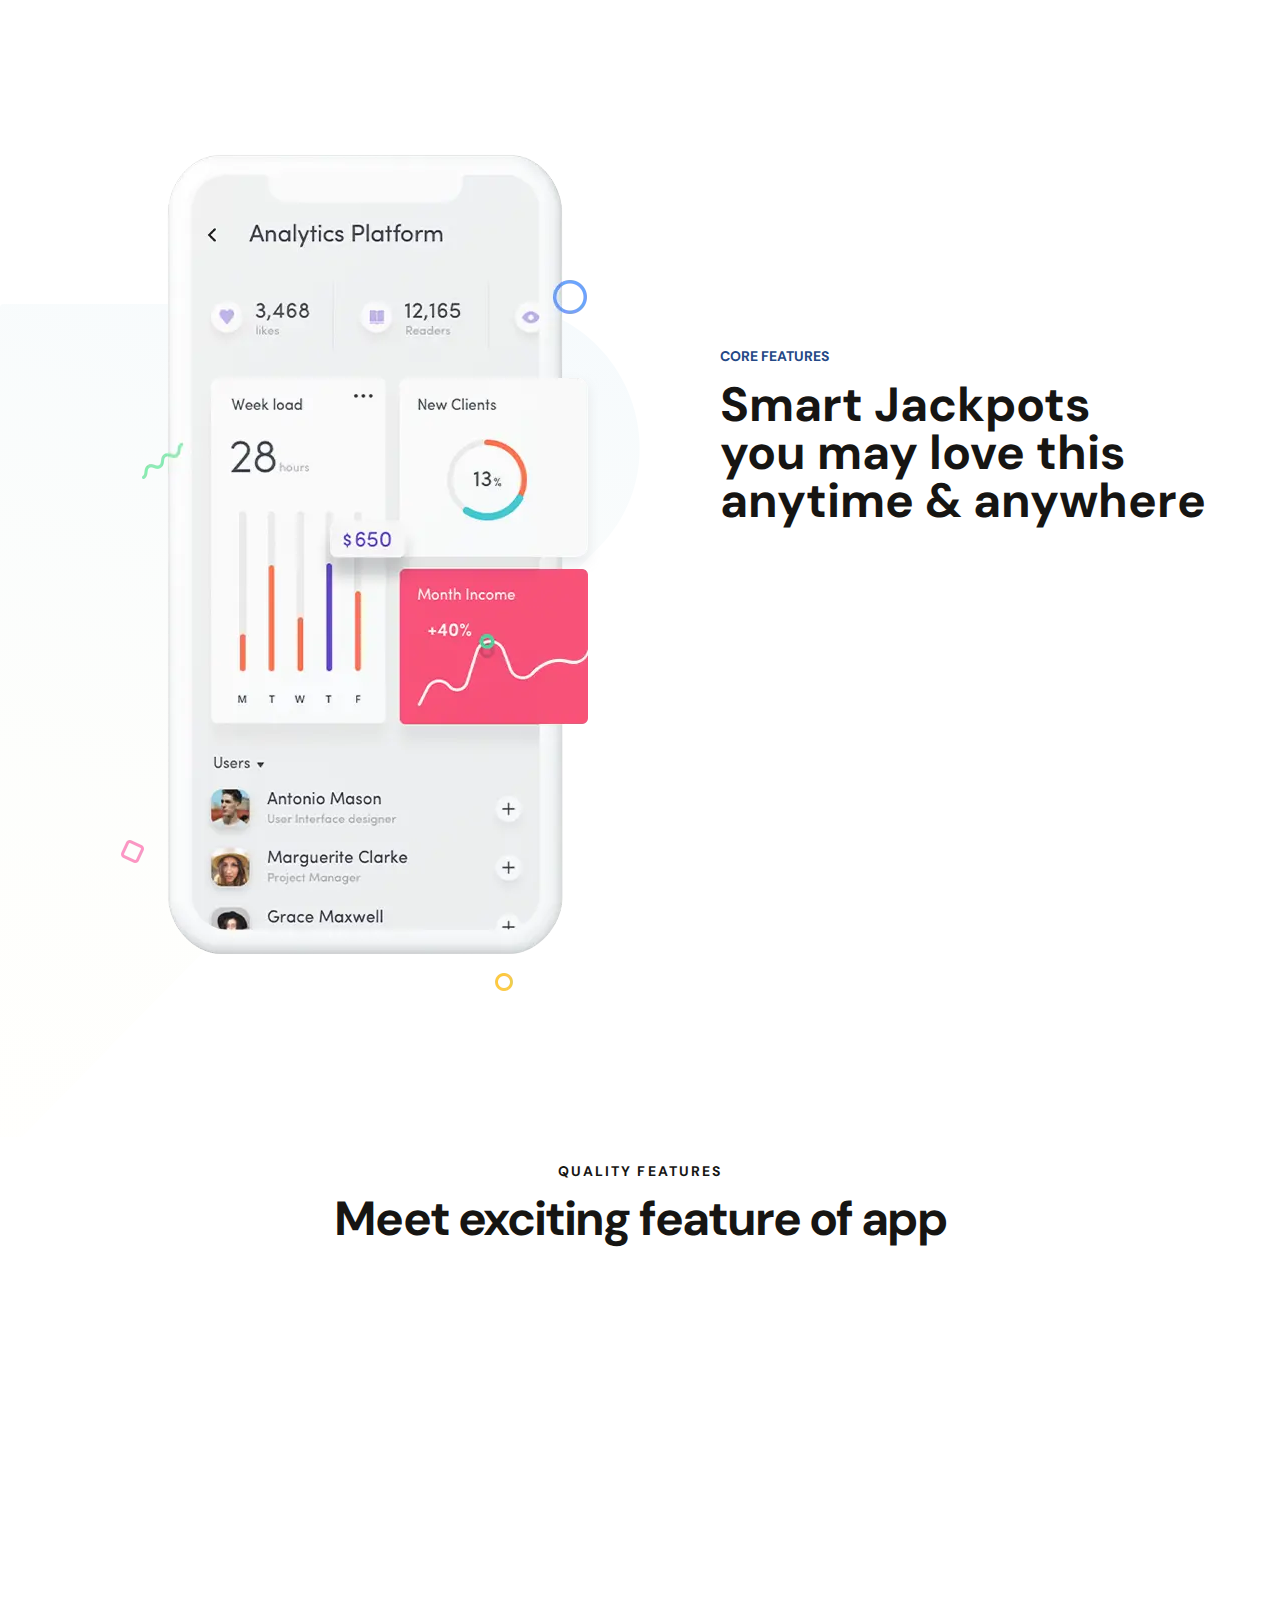
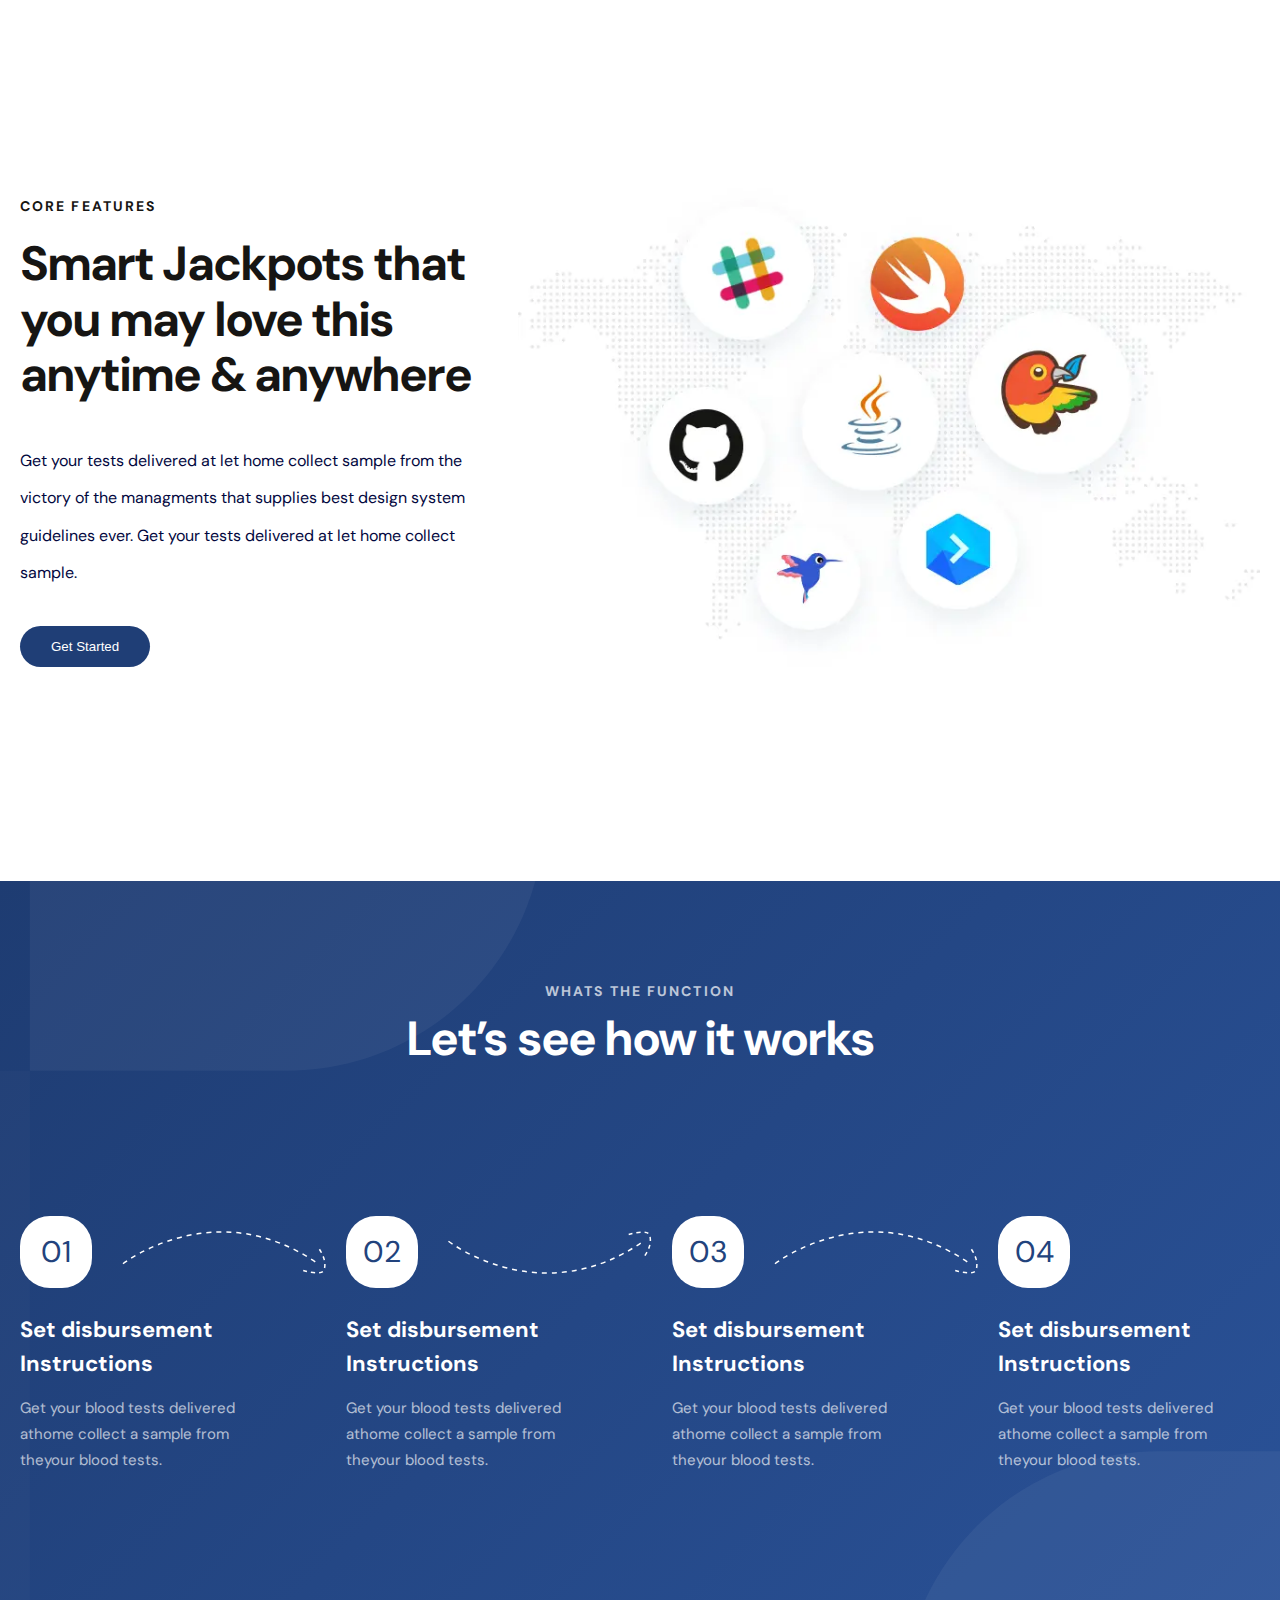
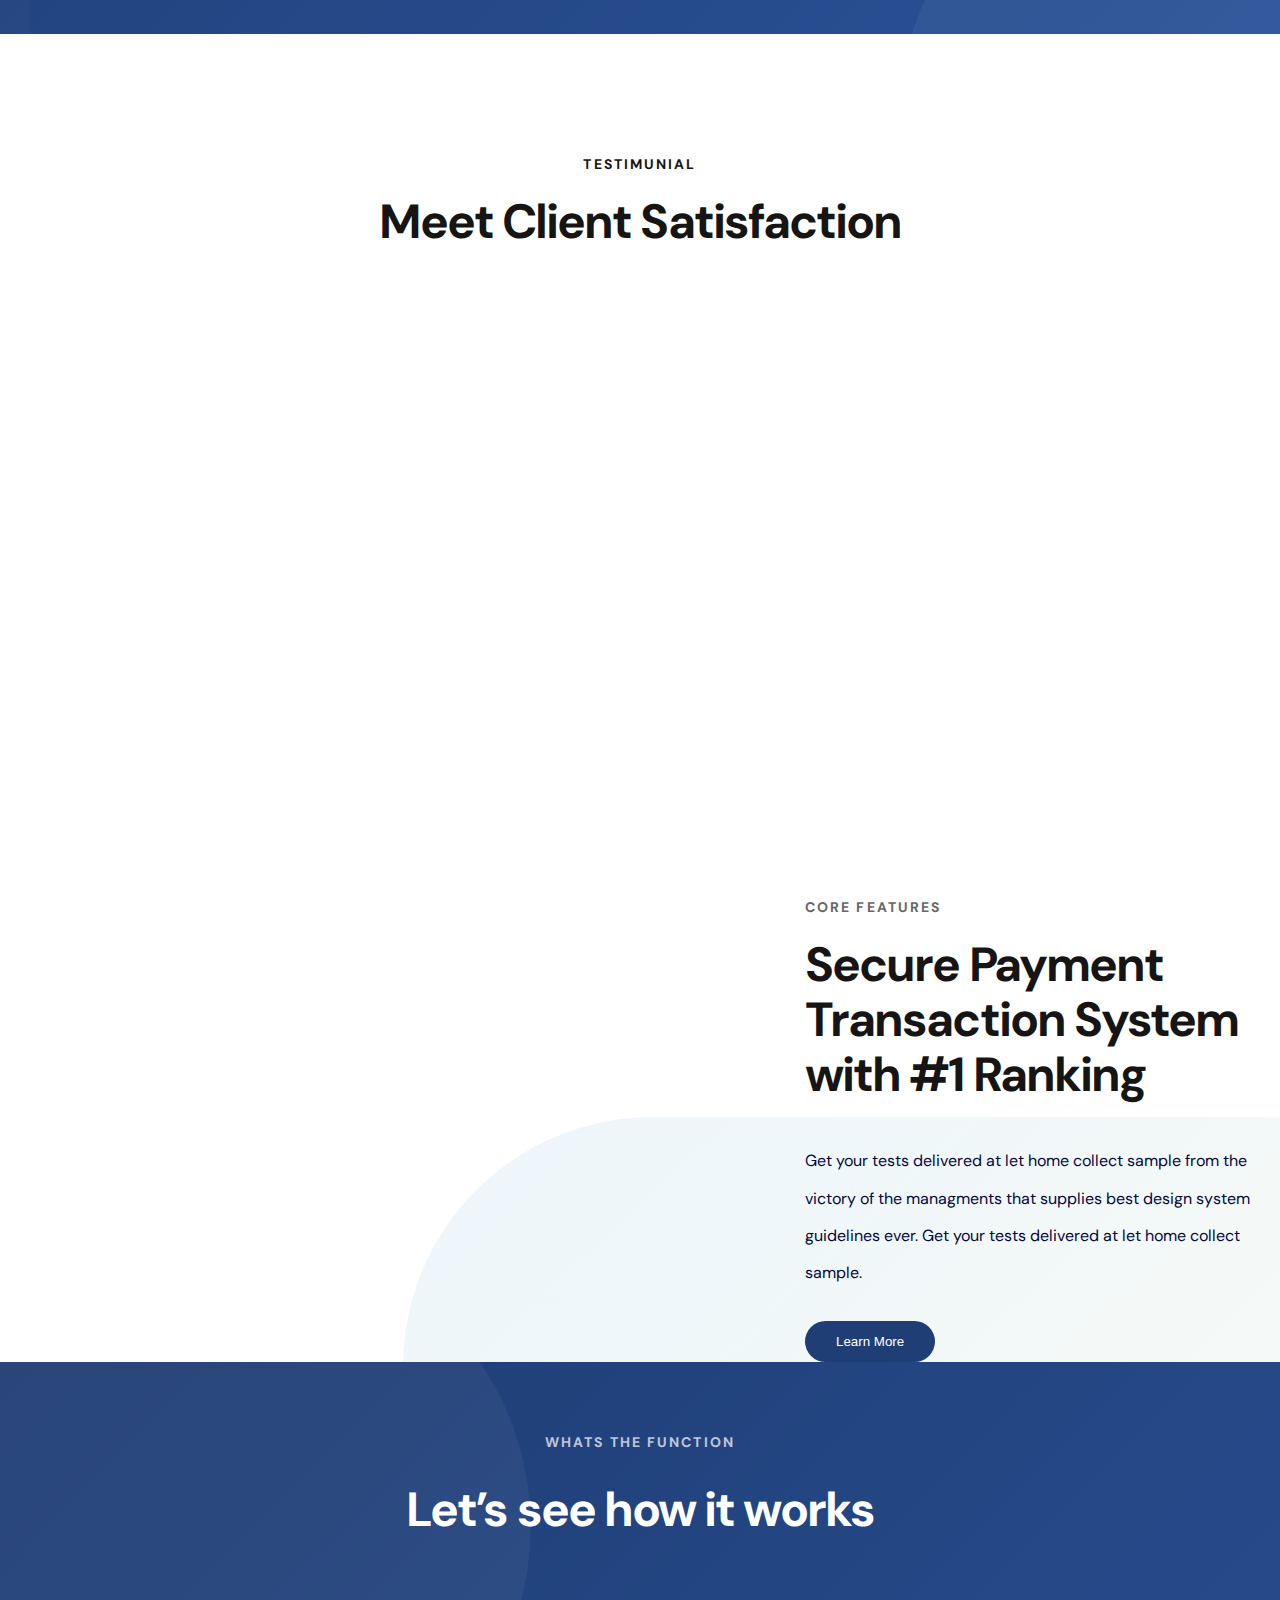
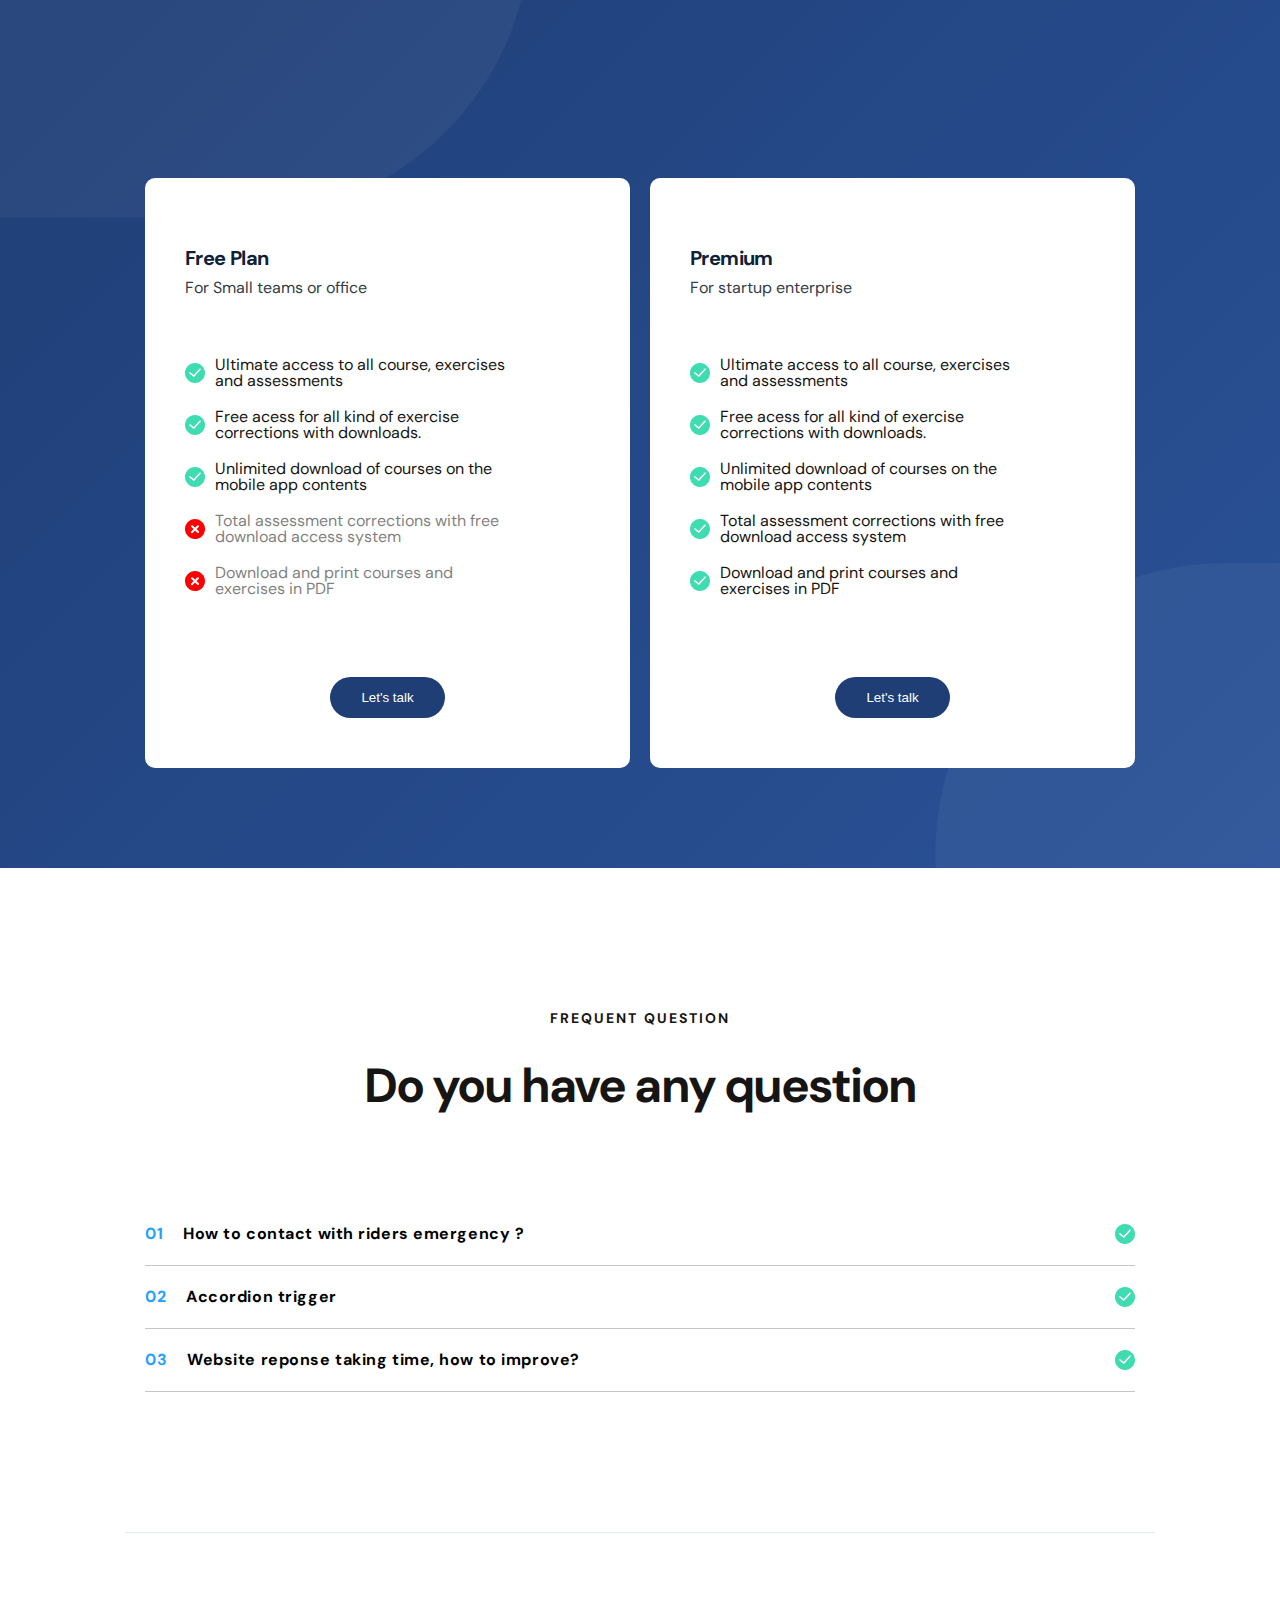
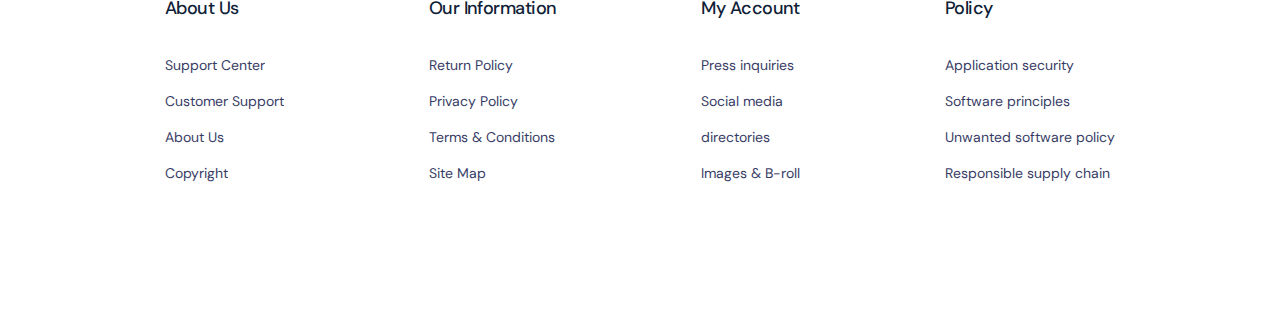
==== commit 18cb9d82: "counter" ====
--- a/index.html
+++ b/index.html
@@ -30,38 +30,45 @@
     <title>Document</title>
   </head>
   <body>
-    <header id="header">
-      <div class="header__container">
-        <div class="logo">
-          <a href="#"
-            ><img class="logo__img" src="./img/logo.svg" alt="logo"
-          /></a>
-        </div>
-        <nav class="menu">
-          <ul class="menu-list">
-            <li class="menu__item">
-              <a data-goto=".awards" href="#" class="menu__item-link">Home</a>
-            </li>
-            <li class="menu__item">
-              <a data-goto=".work" href="#" class="menu__item-link">About</a>
-            </li>
-            <li class="menu__item">
-              <a data-goto=".footer" href="#" class="menu__item-link"
-                >Contact</a
-              >
-            </li>
-          </ul>
+    <header class="header" id="header">
+      <div class="header__container container">
+        <a href="" class="header__logo icon">
+          <img src="img/logo.svg" alt="image" />
+        </a>
+        <nav class="header__menu menu" id="menu">
+          <div class="menu__body">
+            <ul class="menu__list">
+              <li class="menu__item">
+                <a data-goto="#home" href="#" class="menu__link active-link"
+                  >Home</a
+                >
+              </li>
+              <li class="menu__item">
+                <a data-goto="#about" href="#" class="menu__link">About </a>
+              </li>
+              <li class="menu__item">
+                <a data-goto="#contact" href="#" class="menu__link">Contact</a>
+              </li>
+            </ul>
+          </div>
+          <div class="menu__actions actions-menu">
+            <div class="actions-menu__user">
+              <svg xmlns="http://www.w3.org/2000/svg" viewBox="0 0 24 24">
+                <path
+                  d="M4 22C4 17.5817 7.58172 14 12 14C16.4183 14 20 17.5817 20 22H18C18 18.6863 15.3137 16 12 16C8.68629 16 6 18.6863 6 22H4ZM12 13C8.685 13 6 10.315 6 7C6 3.685 8.685 1 12 1C15.315 1 18 3.685 18 7C18 10.315 15.315 13 12 13ZM12 11C14.21 11 16 9.21 16 7C16 4.79 14.21 3 12 3C9.79 3 8 4.79 8 7C8 9.21 9.79 11 12 11Z"
+                ></path>
+              </svg>
+            </div>
+          </div>
+          <button class="icon-menu" type="button">
+            <span></span>
+          </button>
         </nav>
-        <div class="burger">
-          <span></span>
-        </div>
-        <button class="buttom-talk btn_white-outline">Let's talk</button>
       </div>
     </header>
-
     <main>
       <!--home start-->
-      <section class="home">
+      <section class="home" id="home">
         <div class="home__sub-background">
           <div class="container">
             <div class="home-wrap">
@@ -172,7 +179,7 @@
                 you may love this anytime & anywhere
               </h2>
               <div class="smart__icon-wrap">
-                <div class="smart__icon">
+                <div class="smart__icon _anim-items">
                   <div class="smart__img-wrap">
                     <img src="./img/smart/1.svg" />
                   </div>
@@ -184,7 +191,7 @@
                     </p>
                   </div>
                 </div>
-                <div class="smart__icon">
+                <div class="smart__icon _anim-items">
                   <div class="smart__img-wrap">
                     <img src="./img/smart/2.svg" />
                   </div>
@@ -217,9 +224,9 @@
           <h2 class="feature__header title-main">
             Meet exciting feature of app
           </h2>
-          <div class="feature__icon-wrap" data-aos="zoom-in">
+          <div class="feature__icon-wrap">
             <!-- 1 -->
-            <div class="feature__icon">
+            <div class="feature__icon _anim-items">
               <div class="feature__img-wrap">
                 <img src="./img/feature/1.svg" />
               </div>
@@ -232,7 +239,7 @@
               </div>
             </div>
             <!-- 2 -->
-            <div class="feature__icon">
+            <div class="feature__icon _anim-items">
               <div class="feature__img-wrap">
                 <img src="./img/feature/2.svg" />
               </div>
@@ -245,7 +252,7 @@
               </div>
             </div>
             <!-- 3 -->
-            <div class="feature__icon">
+            <div class="feature__icon _anim-items">
               <div class="feature__img-wrap">
                 <img src="./img/feature/3.svg" />
               </div>
@@ -258,7 +265,7 @@
               </div>
             </div>
             <!-- 4 -->
-            <div class="feature__icon">
+            <div class="feature__icon _anim-items">
               <div class="feature__img-wrap">
                 <img src="./img/feature/4.svg" />
               </div>
@@ -271,7 +278,7 @@
               </div>
             </div>
             <!-- 5 -->
-            <div class="feature__icon">
+            <div class="feature__icon _anim-items">
               <div class="feature__img-wrap">
                 <img src="./img/feature/5.svg" />
               </div>
@@ -284,7 +291,7 @@
               </div>
             </div>
             <!-- 6 -->
-            <div class="feature__icon">
+            <div class="feature__icon _anim-items">
               <div class="feature__img-wrap">
                 <img src="./img/feature/6.svg" />
               </div>
@@ -334,7 +341,7 @@
       </section>
       <!--jackpot end-->
       <!--work start-->
-      <section class="work">
+      <section class="work" id="about">
         <div class="work__sub-background">
           <div class="container">
             <div class="work-wrap">
@@ -598,6 +605,35 @@
             <div class="see-wrap">
               <p class="see__subtitle subtitle-main">Whats the function</p>
               <h2 class="see__title title-main">Let’s see how it works</h2>
+              <div class="time__count count-time">
+                <div class="count-time__content">
+                  <div class="count-time__items">
+                    <div class="count-time__item count-time__days _anim-items">
+                      <div class="count-time__value">00</div>
+                      <span class="count-time__text">Дней</span>
+                    </div>
+
+                    <div class="count-time__item count-time__hours _anim-items">
+                      <div class="count-time__value">00</div>
+                      <span class="count-time__text">Часов</span>
+                    </div>
+
+                    <div
+                      class="count-time__item count-time__minutes _anim-items"
+                    >
+                      <div class="count-time__value">00</div>
+                      <span class="count-time__text">Минут</span>
+                    </div>
+
+                    <div
+                      class="count-time__item count-time__seconds _anim-items"
+                    >
+                      <div class="count-time__value">00</div>
+                      <span class="count-time__text">Секунд</span>
+                    </div>
+                  </div>
+                </div>
+              </div>
               <div class="see__card-wrap">
                 <div class="see__card paper-white">
                   <div class="see__card-header">
@@ -810,7 +846,7 @@
       <!--question end-->
     </main>
 
-    <footer class="footer">
+    <footer class="footer" id="contact">
       <div class="footer__wrap container-sm">
         <div class="footer__menu">
           <div class="menu__section">
--- a/css/style.css
+++ b/css/style.css
@@ -158,115 +158,180 @@
   line-height: 115%;
   letter-spacing: -0.04em; }
 
-#header {
-  overflow: hidden;
-  padding-top: 20px;
-  padding-bottom: 24px;
-  position: absolute;
-  right: 0;
+.header {
+  position: fixed;
+  width: 100%;
+  top: 0;
   left: 0;
-  width: 100%;
-  box-shadow: 0 0 20px 0 rgba(0, 0, 0, 0.1);
-  z-index: 20; }
+  background: #214d9c;
+  z-index: 50; }
 
 .header__container {
-  display: flex;
-  padding: 0 20px;
-  margin: 0 auto;
+  position: relative;
+  height: 76px;
+  display: flex;
   justify-content: space-between;
-  align-items: center;
-  max-width: 1290px; }
-  .header__container .logo {
-    z-index: 24;
-    position: relative; }
-    .header__container .logo .logo__img {
+  align-items: center; }
+
+.header__logo {
+  display: flex;
+  align-items: center;
+  cursor: pointer;
+  column-gap: 0.25rem;
+  font-weight: 700;
+  color: white;
+  z-index: 10; }
+
+.header__menu {
+  display: flex;
+  gap: 2rem;
+  align-items: center;
+  flex: 0 1 750px; }
+
+.menu__body {
+  display: flex;
+  flex: 1 1 auto; }
+  .menu__body .menu__list {
+    display: flex;
+    gap: 3.5rem;
+    z-index: 10; }
+
+.menu__link {
+  color: white;
+  font-size: var(--text-h3);
+  font-weight: 700;
+  transition: color 0.4s ease 0s; }
+  .menu__link:hover {
+    color: #83c94a; }
+
+.actions-menu {
+  z-index: 2; }
+  .actions-menu svg {
+    width: 32px;
+    height: 32px;
+    fill: white;
+    cursor: pointer;
+    transition: fill 0.4s ease 0s; }
+
+.icon-menu {
+  display: none; }
+
+.active-link {
+  color: #83c94a; }
+
+@media (max-width: 68.75em) {
+  .header__menu {
+    flex: 0 1 auto; } }
+@media (max-width: 61.998em) {
+  .menu__list {
+    gap: 3rem; } }
+@media (min-width: 48em) {
+  .header::before {
+    content: "";
+    position: fixed;
+    width: 100%;
+    height: 77px;
+    top: 0;
+    left: 0; }
+
+  .scroll-active.header::before {
+    box-shadow: 0 4px 6px rgba(19, 20, 22, 0.2);
+    backdrop-filter: blur(16px);
+    -webkit-backdrop-filter: blur(16px); } }
+/* ============== Burger ================ */
+@media (max-width: 47.998em) {
+  body._lock {
+    overflow: hidden; }
+
+  .header::before, .header__container {
+    height: 70px; }
+
+  .menu {
+    flex: 1 1 auto;
+    gap: 1rem;
+    justify-content: end; }
+
+  .menu__list {
+    flex-direction: column;
+    align-items: center;
+    gap: 3rem; }
+
+  .menu__link {
+    font-size: 1.75rem; }
+
+  .icon-menu {
+    display: block;
+    flex: 0 0 30px;
+    height: 18px;
+    position: relative;
+    z-index: 5;
+    background: transparent; }
+    .icon-menu span, .icon-menu::before, .icon-menu::after {
+      content: "";
+      right: 0;
+      position: absolute;
+      width: 100%;
+      height: 2px;
+      background-color: white;
+      transition: all 0.4s ease 0s; }
+    .icon-menu::before {
+      top: 0; }
+    .icon-menu::after {
+      bottom: 0; }
+    .icon-menu span {
+      top: calc(50% - 1px); }
+    .icon-menu._active span, .icon-menu._active::before, .icon-menu._active::after {
+      background: white; }
+    .icon-menu._active span {
+      width: 0; }
+    .icon-menu._active::before {
+      top: calc(50% - 1px);
+      transform: rotate(-45deg); }
+    .icon-menu._active::after {
+      top: calc(50% - 1px);
+      transform: rotate(45deg); }
+
+  .menu__body {
+    position: fixed;
+    width: 100%;
+    height: 100%;
+    right: -100%;
+    top: 0;
+    background-color: black;
+    /* 0.2 */
+    justify-content: center;
+    padding: 100px 15px 30px 15px;
+    transition: right 0.4s ease 0s;
+    overflow: auto; }
+    .menu__body a {
       color: white; }
-  .header__container .menu .menu-list {
-    display: flex;
-    gap: 32px; }
-    .header__container .menu .menu-list .menu__item {
-      height: 24px; }
-      .header__container .menu .menu-list .menu__item .menu__item-link {
-        color: white; }
-      .header__container .menu .menu-list .menu__item:hover .menu__item-link {
-        transition: all 0.3s ease;
-        color: #E94D35; }
-  .header__container .burger {
-    display: none;
-    cursor: pointer; }
-
-@media (max-width: 600px) {
-  #header .menu {
-    position: fixed;
-    background: #131418;
-    left: 0;
-    top: 0;
-    height: 100vh;
-    width: 100vw;
-    display: none; }
-    #header .menu.active {
-      left: 0;
+    .menu__body .active-link {
+      color: #83c94a; }
+    .menu__body::before {
+      content: "";
+      position: fixed;
+      width: 100%;
+      height: 70px;
       top: 0;
+      right: 0%;
+      backdrop-filter: blur(16px);
+      -webkit-backdrop-filter: blur(16px);
+      z-index: 15; }
+    .menu__body::after {
+      content: "";
+      position: fixed;
+      width: 80%;
       height: 100vh;
-      width: 100vw;
-      z-index: 22;
-      pointer-events: all;
-      display: flex;
-      animation: fade 0.2s linear; }
-      #header .menu.active .menu-list {
-        display: flex;
-        flex-direction: column;
-        justify-content: center;
-        align-items: center;
-        margin: 0 auto; }
-  #header .burger {
-    display: block;
-    position: relative;
-    height: 20px;
-    width: 30px;
-    z-index: 102;
-    cursor: pointer; }
-    #header .burger.active:before {
-      background: white;
-      transform: rotate(45deg);
-      transition: cubic-bezier(0.785, 0.135, 0.15, 0.86) 0.3s all;
-      top: 8px; }
-    #header .burger.active:after {
-      background: white;
-      transform: rotate(-45deg);
-      bottom: 10px;
-      transition: cubic-bezier(0.785, 0.135, 0.15, 0.86) 0.3s all; }
-    #header .burger.active span {
-      transform: scale(0); }
-    #header .burger:before, #header .burger:after {
-      content: "";
-      position: absolute;
-      height: 2px;
-      width: 100%;
-      background: white;
-      transition: cubic-bezier(0.785, 0.135, 0.15, 0.86) 0.3s all; }
-    #header .burger:before {
-      top: 0; }
-    #header .burger::after {
-      bottom: 0; }
-    #header .burger span {
-      position: absolute;
-      top: 9px;
-      right: 0;
-      width: 100%;
-      background: white;
-      height: 2px;
-      transform: scale(1);
-      transition: cubic-bezier(0.785, 0.135, 0.15, 0.86) 0.3s all; }
-  #header .menu__item {
-    margin-top: 15px; }
-    #header .menu__item:hover .menu__item-link {
-      transition: all 0.3s ease;
-      color: #E94D35; }
-  #header .menu__item-link {
-    color: white; }
-  #header .buttom-talk {
-    display: none; } }
+      top: 70px;
+      right: -100%;
+      backdrop-filter: blur(16px);
+      -webkit-backdrop-filter: blur(16px);
+      background-color: rgba(19, 20, 22, 0.2);
+      transition: right 0.4s ease 0s; }
+    .menu__body._active {
+      right: 0%; }
+      .menu__body._active::after {
+        right: 0%; } }
 .home {
   background: linear-gradient(135deg, #1e3c72 0%, #2a5298 100%);
   display: flex;
@@ -1160,4 +1225,73 @@
         color: #b2f0f8;
         text-decoration: underline; }
 
+._anim-items {
+  transform: translate(0px, 60%);
+  opacity: 0;
+  transition: all 0.8s ease 0s; }
+  ._anim-items._active {
+    transform: translate(0px, 0%);
+    opacity: 1; }
+
+._active.feature__icon:nth-child(1) {
+  transition: all 0.8s ease 0.1s; }
+
+._active.feature__icon:nth-child(2) {
+  transition: all 0.8s ease 0.2s; }
+
+._active.feature__icon:nth-child(3) {
+  transition: all 0.8s ease 0.3s; }
+
+._active.feature__icon:nth-child(4) {
+  transition: all 0.8s ease 0.4s; }
+
+._active.feature__icon:nth-child(5) {
+  transition: all 0.8s ease 0.5s; }
+
+._active.feature__icon:nth-child(6) {
+  transition: all 0.8s ease 0.6s; }
+
+.count-time__items {
+  display: flex;
+  flex-wrap: wrap;
+  align-items: center;
+  gap: 20px;
+  text-align: center;
+  margin-bottom: 80px; }
+
+.count-time__item {
+  position: relative;
+  width: 80px;
+  height: 80px;
+  display: flex;
+  align-items: center;
+  flex-direction: column;
+  justify-content: center;
+  background: white;
+  -webkit-box-shadow: 0px 0px 50px 0px rgba(0, 0, 0, 0.8);
+  -moz-box-shadow: 0px 0px 50px 0px rgba(0, 0, 0, 0.8);
+  box-shadow: 0px 0px 50px 0px rgba(0, 0, 0, 0.8);
+  border-radius: 20px; }
+
+.count-time__value {
+  font-weight: 600;
+  font-size: var(--text-h3);
+  line-height: 1.4;
+  color: black; }
+
+.count-time__text {
+  color: black; }
+
+._active.count-time__item:nth-child(1) {
+  transition: all 0.8s ease 0.1s; }
+
+._active.count-time__item:nth-child(2) {
+  transition: all 0.8s ease 0.2s; }
+
+._active.count-time__item:nth-child(3) {
+  transition: all 0.8s ease 0.3s; }
+
+._active.count-time__item:nth-child(4) {
+  transition: all 0.8s ease 0.4s; }
+
 /*# sourceMappingURL=style.css.map */
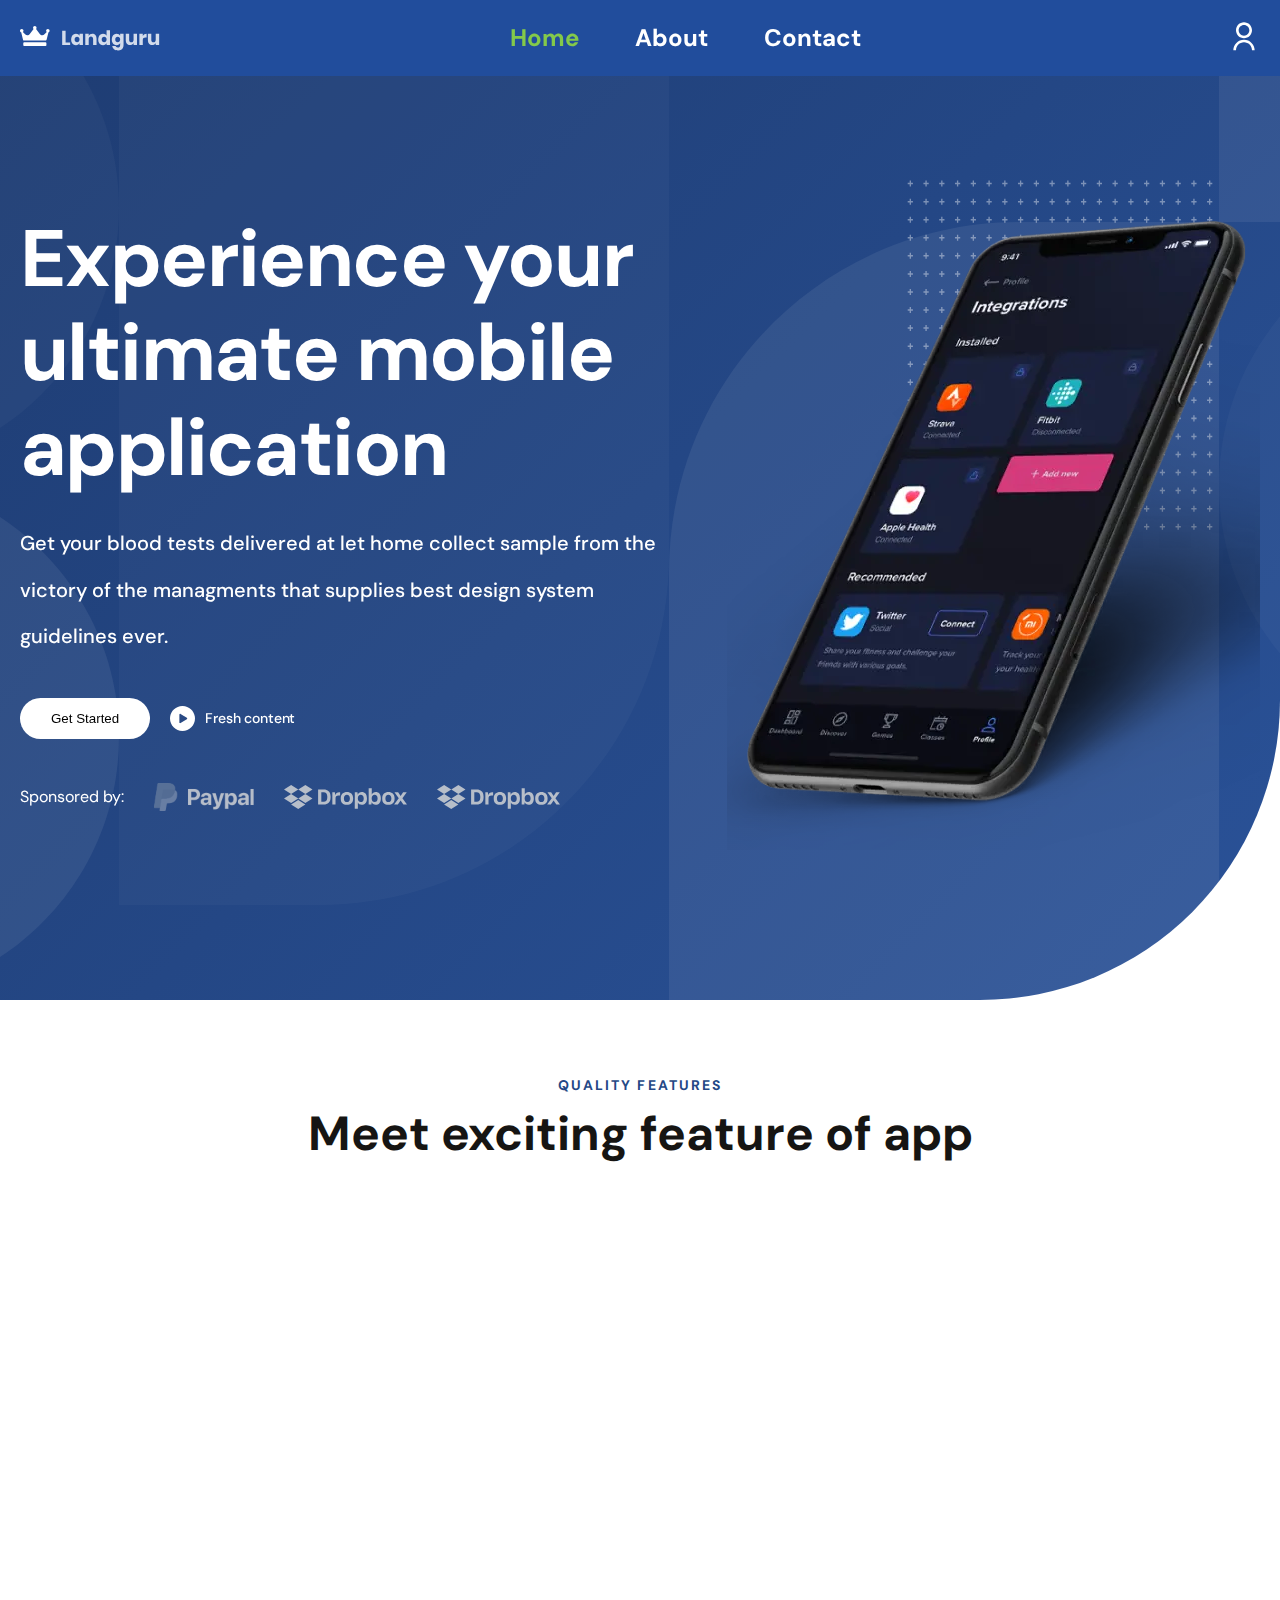
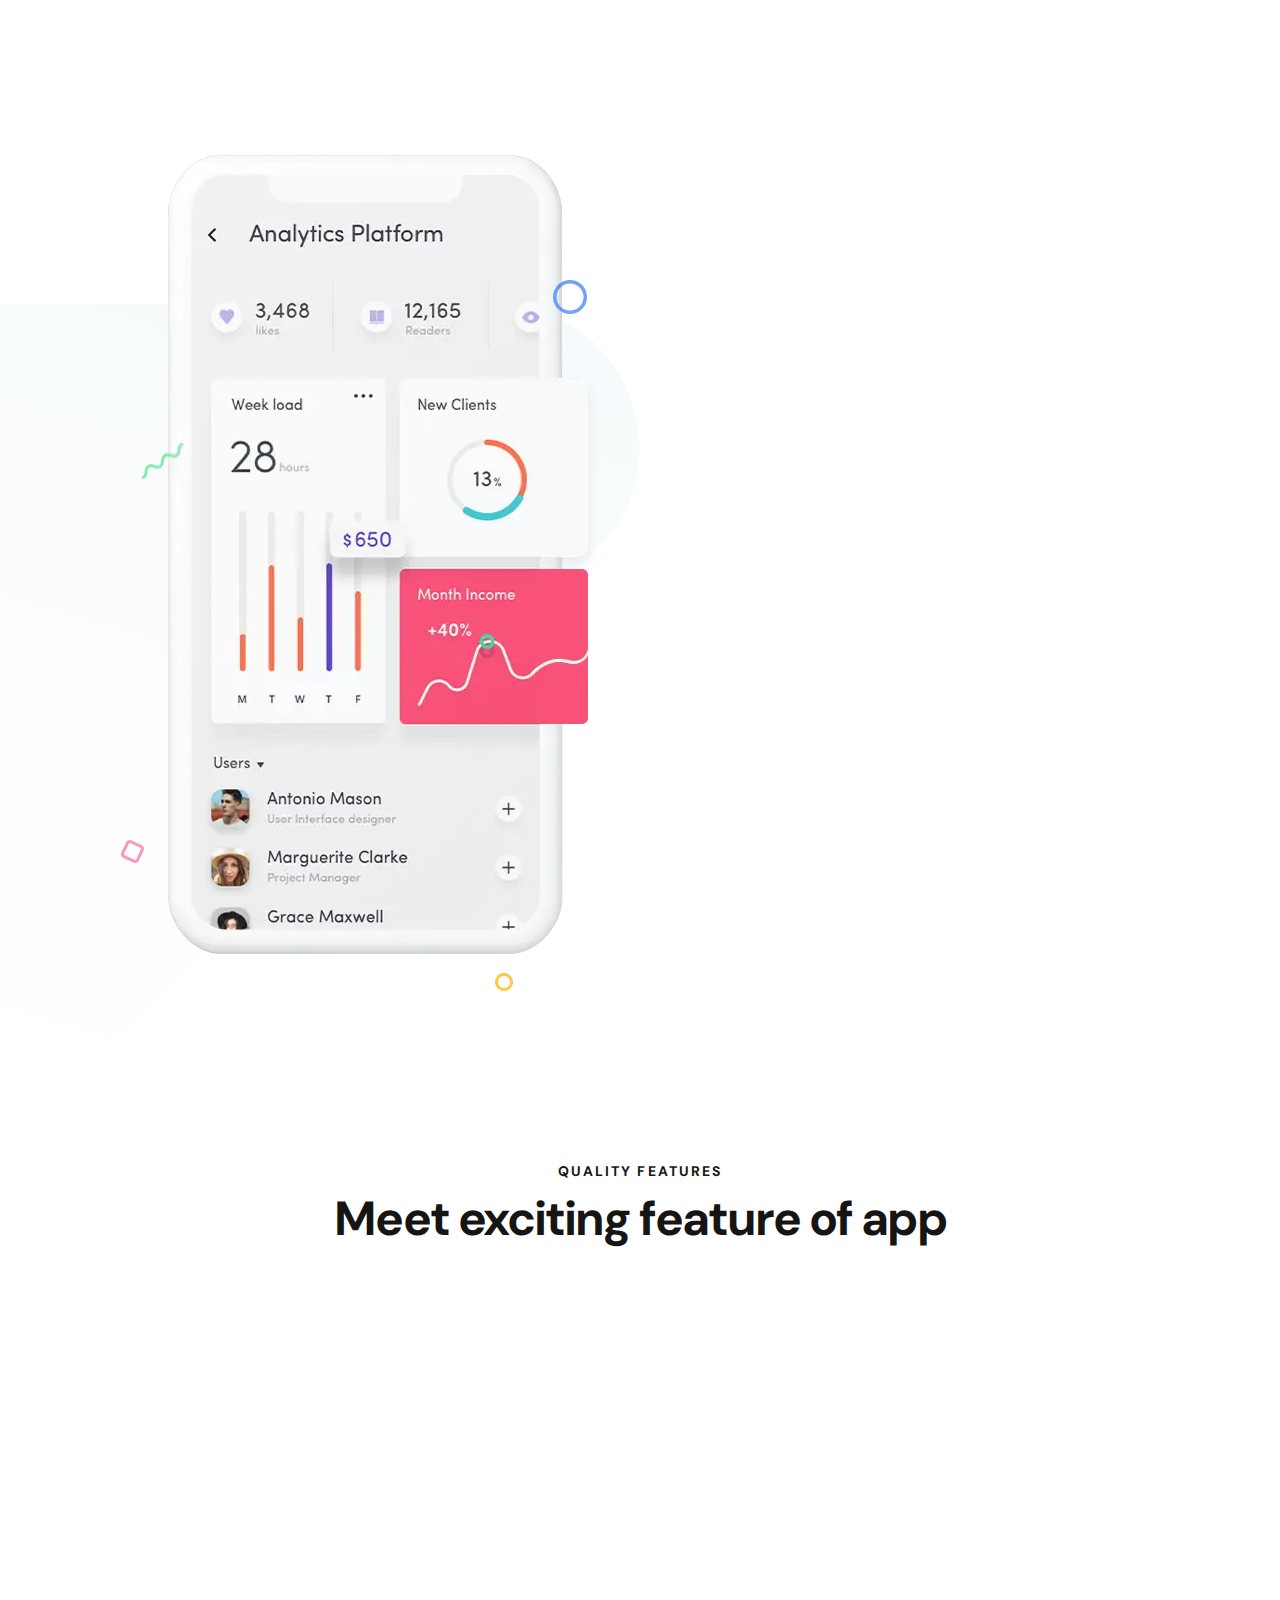
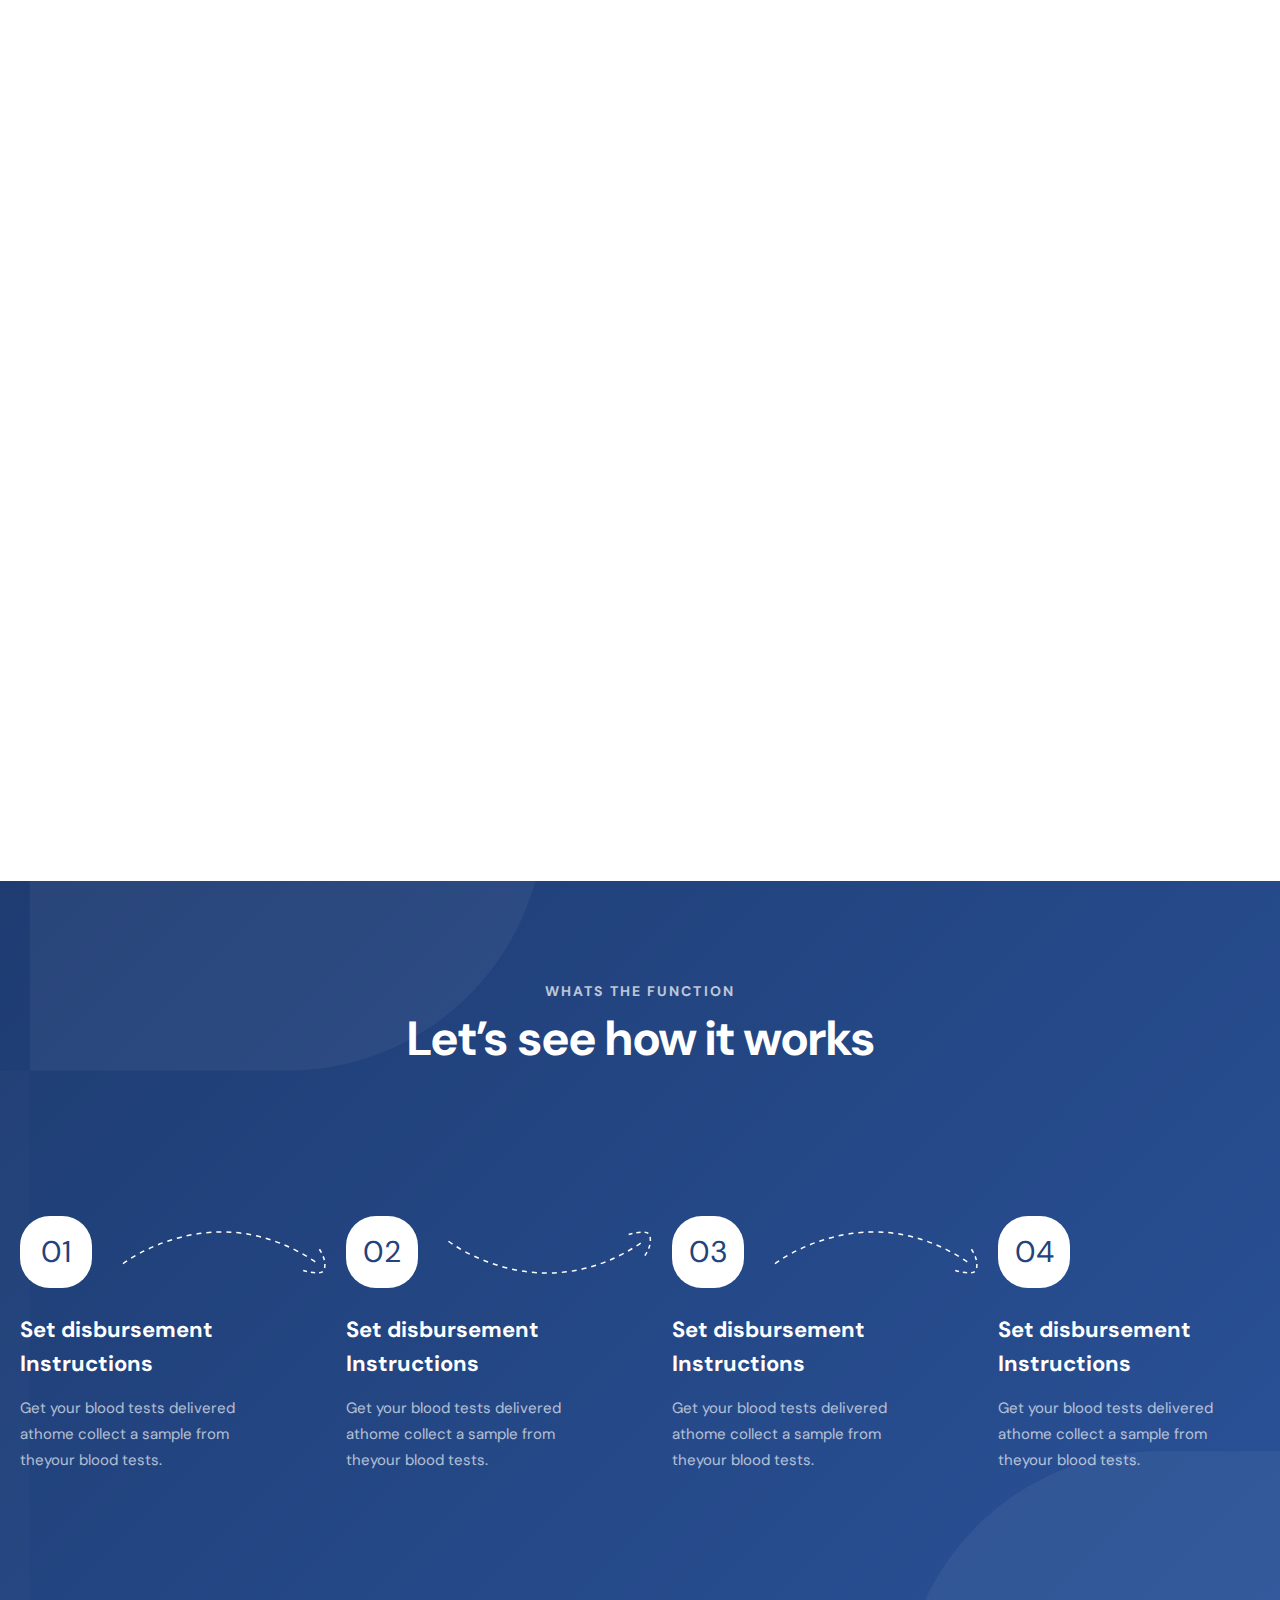
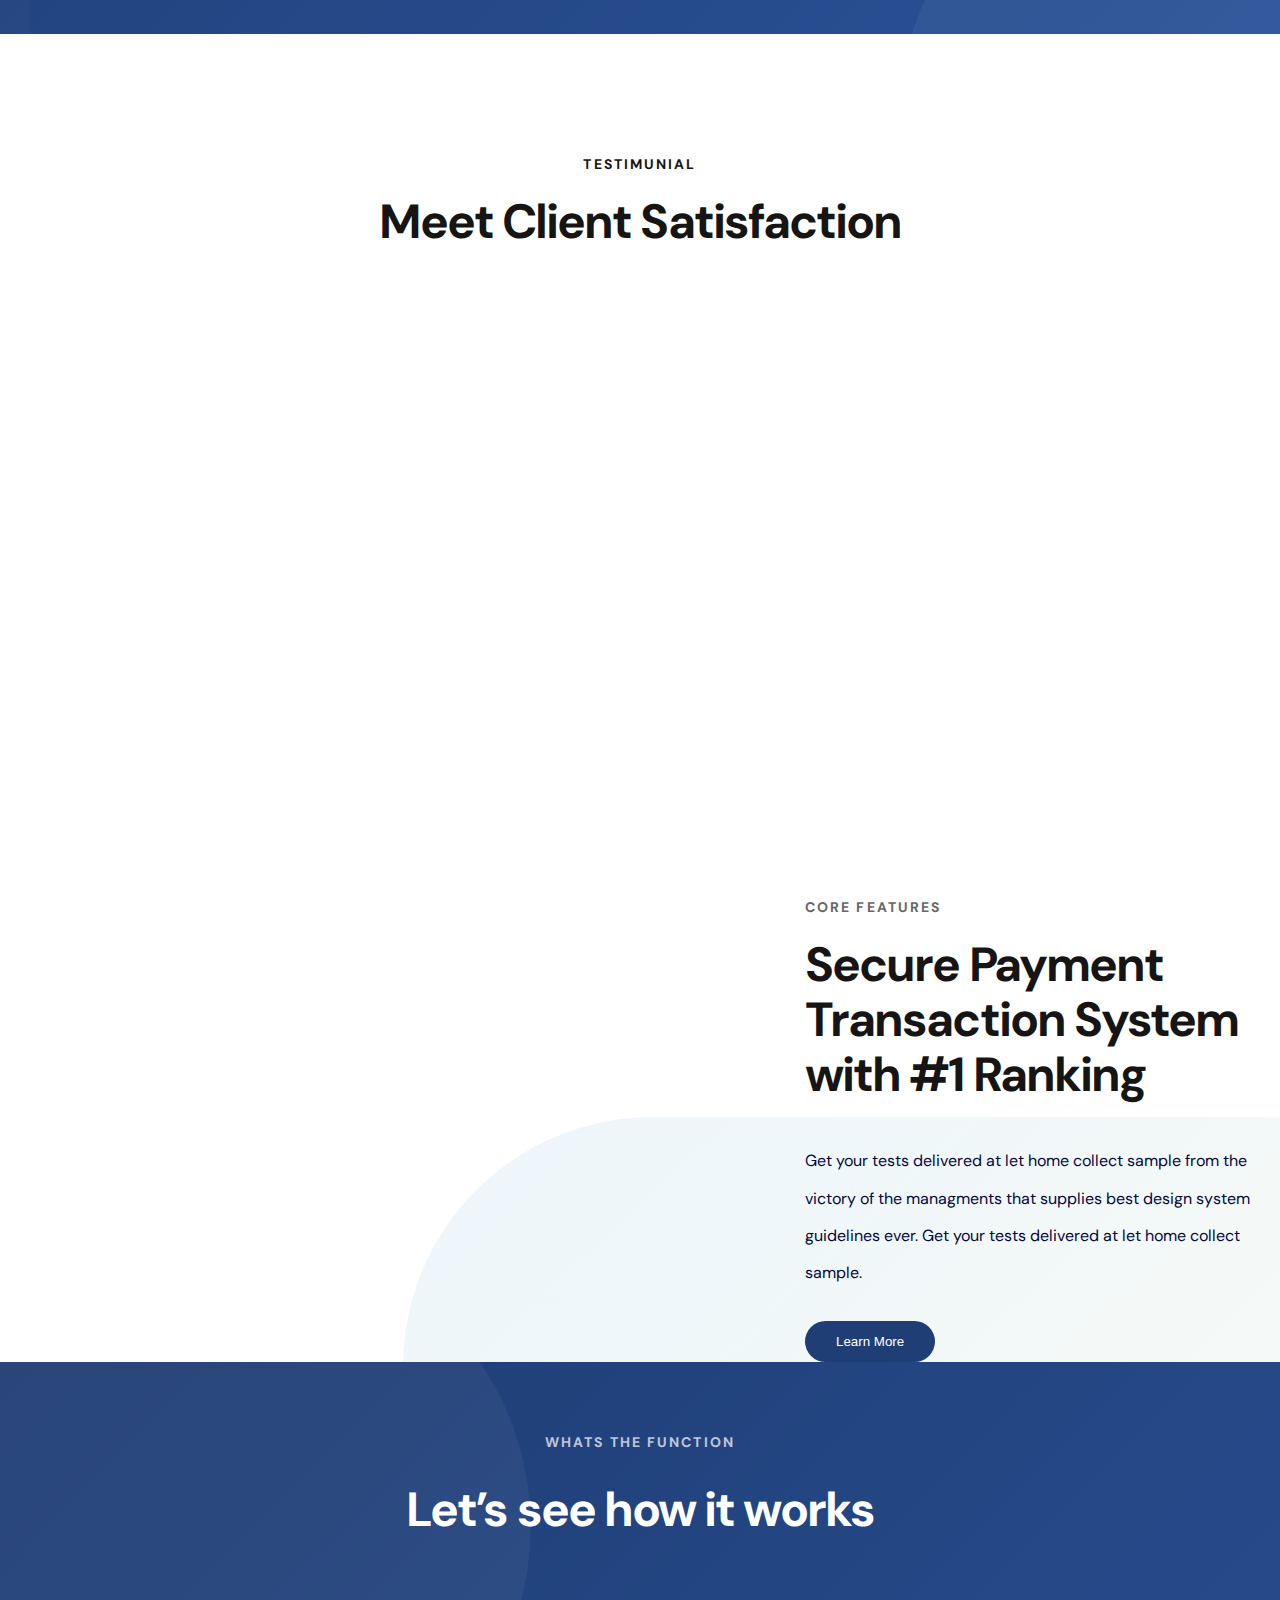
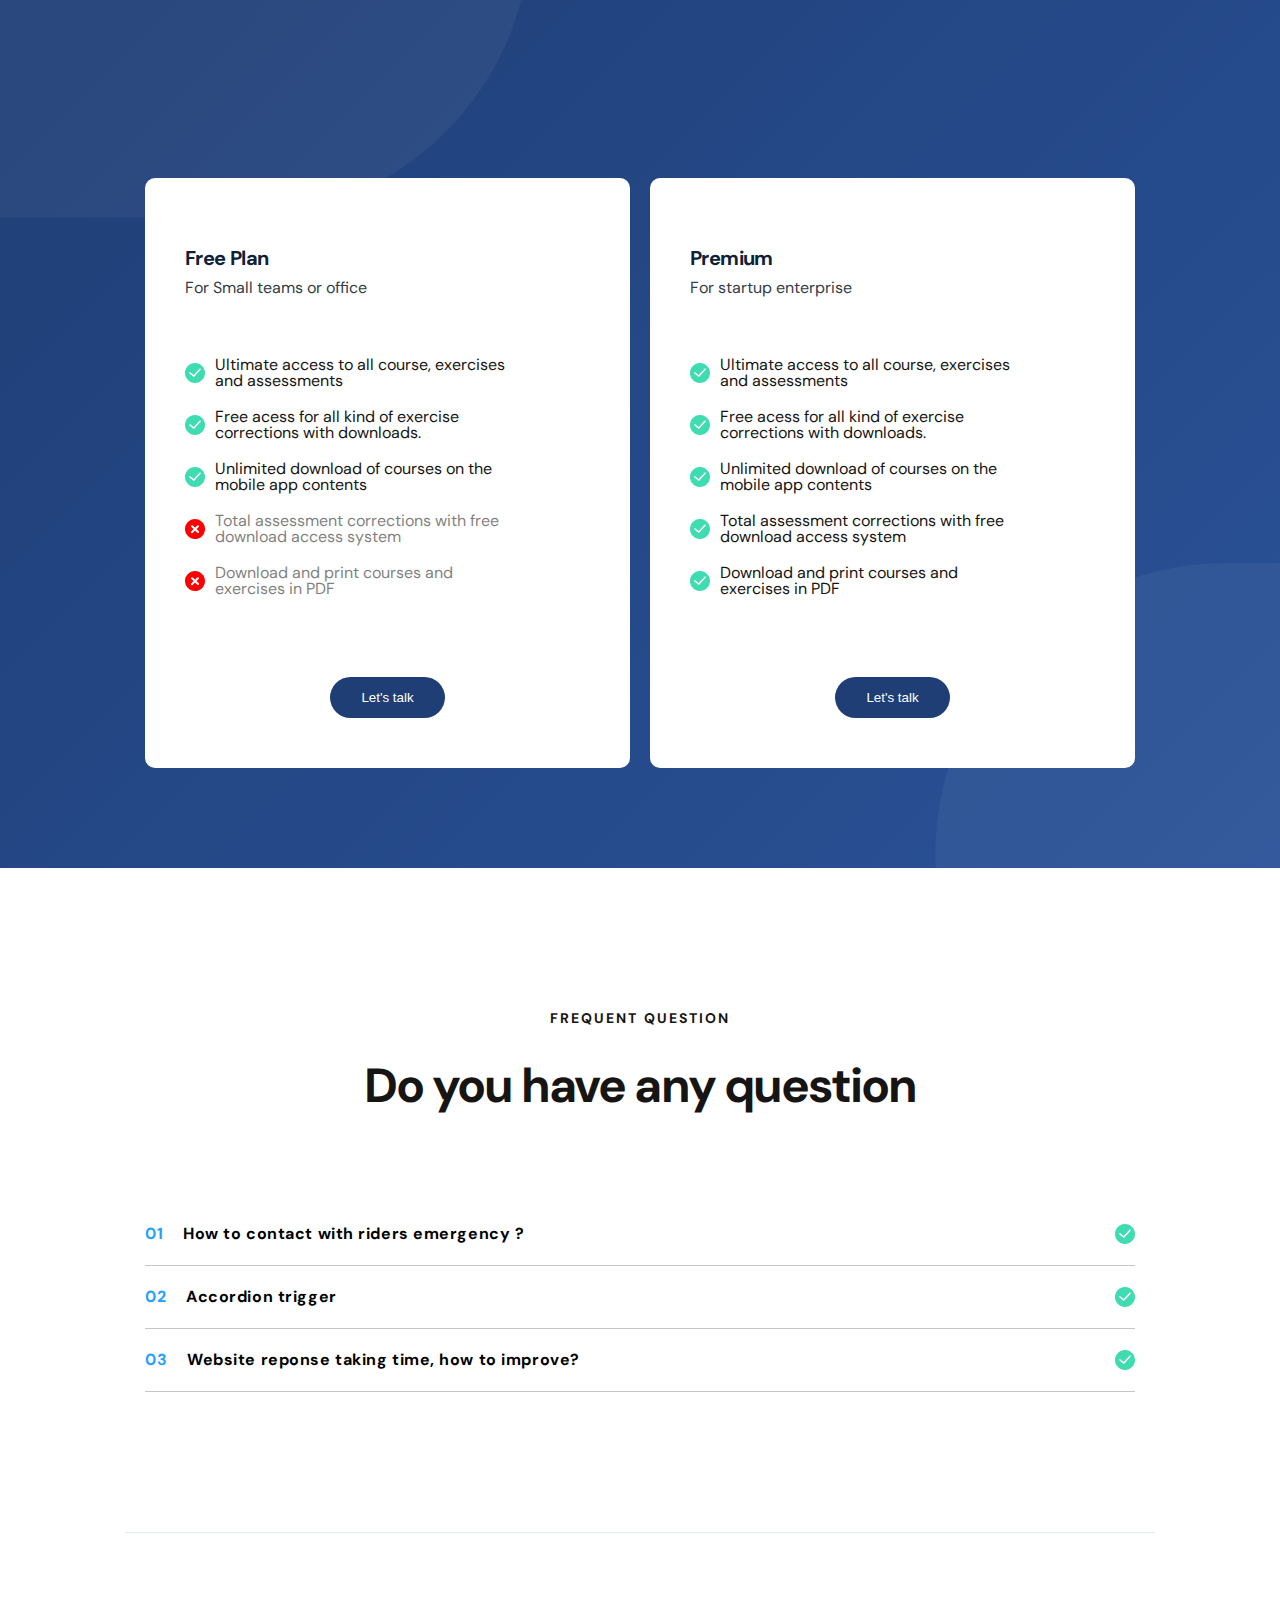
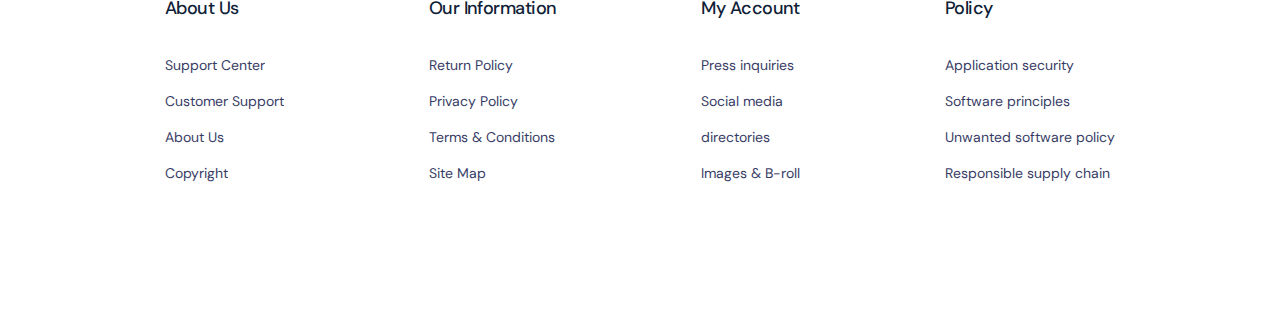
==== commit 84184e1c: "anima" ====
--- a/index.html
+++ b/index.html
@@ -60,7 +60,7 @@
               </svg>
             </div>
           </div>
-          <button class="icon-menu" type="button">
+          <button class="icon-menu" type="button" aria-label="open menu">
             <span></span>
           </button>
         </nav>
@@ -73,10 +73,10 @@
           <div class="container">
             <div class="home-wrap">
               <div class="home-left" data-aos="fade-right">
-                <h1 class="home-title">
+                <h1 class="home-title _anim-items">
                   Experience your ultimate mobile application
                 </h1>
-                <p class="home-subtitle">
+                <p class="home-subtitle _anim-items">
                   Get your blood tests delivered at let home collect sample from
                   the victory of the managments that supplies best design system
                   guidelines ever.
@@ -98,7 +98,7 @@
                 </div>
               </div>
               <div class="home-right">
-                <div class="home__image-wrap">
+                <div class="home__image-wrap _anim-items">
                   <picture>
                     <source
                       type="image/webp"
@@ -173,8 +173,8 @@
           <img class="smart__decorate" src="./img/smart/wrap/1.svg" />
           <div class="smart-wrap">
             <div class="smart-left">
-              <p class="smart-subtitle">Core features</p>
-              <h2 class="smart-title">
+              <p class="smart-subtitle _anim-items">Core features</p>
+              <h2 class="smart-title _anim-items">
                 Smart Jackpots <br />
                 you may love this anytime & anywhere
               </h2>
@@ -192,7 +192,7 @@
                   </div>
                 </div>
                 <div class="smart__icon _anim-items">
-                  <div class="smart__img-wrap">
+                  <div class="smart__img-wrap _anim-items">
                     <img src="./img/smart/2.svg" />
                   </div>
                   <div class="sercice__icon-block">
@@ -312,20 +312,22 @@
         <div class="container">
           <div class="jackpot-wrap">
             <div class="jackpot-left">
-              <p class="jackpot-subtitle subtitle-main">Core features</p>
-              <h3 class="jackpot-title title-main">
+              <p class="jackpot-subtitle subtitle-main _anim-items">
+                Core features
+              </p>
+              <h3 class="jackpot-title title-main _anim-items">
                 Smart Jackpots that you may love this anytime & anywhere
               </h3>
-              <p class="jackpot-parag">
+              <p class="jackpot-parag _anim-items">
                 Get your tests delivered at let home collect sample from the
                 victory of the managments that supplies best design system
                 guidelines ever. Get your tests delivered at let home collect
                 sample.
               </p>
-              <button class="btn_blue-fill">Get Started</button>
+              <button class="btn_blue-fill _anim-items">Get Started</button>
             </div>
             <div class="jackpot-right">
-              <div class="jackpot__image-wrap">
+              <div class="jackpot__image-wrap _anim-items">
                 <picture>
                   <source type="image/webp" srcset="./img/jackpot/1.webp" />
                   <img
--- a/css/style.css
+++ b/css/style.css
@@ -144,6 +144,14 @@
   @media (max-width: 900px) {
     .container-sm {
       padding: 0 10px; } }
+
+._anim-items {
+  transform: translate(0px, 60%);
+  opacity: 0;
+  transition: all 0.8s ease 0s; }
+  ._anim-items._active {
+    transform: translate(0px, 0%);
+    opacity: 1; }
 
 .subtitle-main {
   font-weight: 700;
@@ -456,6 +464,26 @@
     line-height: 262%;
     color: #fff; }
 
+._anim-items.home-title {
+  transform: translate(-120%, 0px); }
+
+._anim-items.home-title._active {
+  transform: translate(0px, 0px); }
+
+._anim-items.home-subtitle {
+  transform: translate(-120%, 0px);
+  transition: all 0.8s ease 0.3s; }
+
+._anim-items.home-subtitle._active {
+  transform: translate(0px, 0px); }
+
+._anim-items.home__image-wrap {
+  transform: translate(120%, 0px);
+  transition: all 0.8s ease 0.3s; }
+
+._anim-items.home__image-wrap._active {
+  transform: translate(0px, 0px); }
+
 .meet {
   padding-top: 65px;
   padding-bottom: 200px; }
@@ -624,6 +652,26 @@
     line-height: 173%;
     color: #343d48; }
 
+._anim-items.smart-title {
+  transform: translate(120%, 0px); }
+
+._anim-items.smart-title._active {
+  transform: translate(0px, 0px); }
+
+._anim-items.smart-subtitle {
+  transform: translate(120%, 0px);
+  transition: all 0.8s ease 0.3s; }
+
+._anim-items.smart-subtitle._active {
+  transform: translate(0px, 0px); }
+
+._anim-items.smart__image-wrap {
+  transform: translate(120%, 0px);
+  transition: all 0.8s ease 0.3s; }
+
+._anim-items.smart__image-wrap._active {
+  transform: translate(0px, 0px); }
+
 .feature {
   padding-bottom: 200px; }
   @media (max-width: 600px) {
@@ -684,6 +732,24 @@
     font-size: var(--text-sm1);
     line-height: 150%;
     color: #555c68; }
+
+._active.feature__icon:nth-child(1) {
+  transition: all 0.8s ease 0.1s; }
+
+._active.feature__icon:nth-child(2) {
+  transition: all 0.8s ease 0.2s; }
+
+._active.feature__icon:nth-child(3) {
+  transition: all 0.8s ease 0.3s; }
+
+._active.feature__icon:nth-child(4) {
+  transition: all 0.8s ease 0.4s; }
+
+._active.feature__icon:nth-child(5) {
+  transition: all 0.8s ease 0.5s; }
+
+._active.feature__icon:nth-child(6) {
+  transition: all 0.8s ease 0.6s; }
 
 .jackpot {
   padding-bottom: 200px; }
@@ -727,6 +793,26 @@
         max-width: 100%;
         height: auto;
         object-fit: contain; }
+
+._anim-items.jackpot-title {
+  transform: translate(-120%, 0px); }
+
+._anim-items.jackpot-title._active {
+  transform: translate(0px, 0px); }
+
+._anim-items.jackpot-subtitle {
+  transform: translate(-120%, 0px);
+  transition: all 0.8s ease 0.3s; }
+
+._anim-items.jackpot-subtitle._active {
+  transform: translate(0px, 0px); }
+
+._anim-items.jackpot__image-wrap {
+  transform: translate(120%, 0px);
+  transition: all 0.8s ease 0.3s; }
+
+._anim-items.jackpot__image-wrap._active {
+  transform: translate(0px, 0px); }
 
 .work {
   background: linear-gradient(135deg, #1e3c72 0%, #2a5298 100%);
@@ -1092,6 +1178,49 @@
   .see__card-bottom button {
     margin: 0 auto; }
 
+.count-time__items {
+  display: flex;
+  flex-wrap: wrap;
+  align-items: center;
+  gap: 20px;
+  text-align: center;
+  margin-bottom: 80px; }
+
+.count-time__item {
+  position: relative;
+  width: 80px;
+  height: 80px;
+  display: flex;
+  align-items: center;
+  flex-direction: column;
+  justify-content: center;
+  background: white;
+  -webkit-box-shadow: 0px 0px 50px 0px rgba(0, 0, 0, 0.8);
+  -moz-box-shadow: 0px 0px 50px 0px rgba(0, 0, 0, 0.8);
+  box-shadow: 0px 0px 50px 0px rgba(0, 0, 0, 0.8);
+  border-radius: 20px; }
+
+.count-time__value {
+  font-weight: 600;
+  font-size: var(--text-h3);
+  line-height: 1.4;
+  color: black; }
+
+.count-time__text {
+  color: black; }
+
+._active.count-time__item:nth-child(1) {
+  transition: all 0.8s ease 0.1s; }
+
+._active.count-time__item:nth-child(2) {
+  transition: all 0.8s ease 0.2s; }
+
+._active.count-time__item:nth-child(3) {
+  transition: all 0.8s ease 0.3s; }
+
+._active.count-time__item:nth-child(4) {
+  transition: all 0.8s ease 0.4s; }
+
 .question {
   padding-top: 130px;
   padding-bottom: 140px; }
@@ -1225,73 +1354,4 @@
         color: #b2f0f8;
         text-decoration: underline; }
 
-._anim-items {
-  transform: translate(0px, 60%);
-  opacity: 0;
-  transition: all 0.8s ease 0s; }
-  ._anim-items._active {
-    transform: translate(0px, 0%);
-    opacity: 1; }
-
-._active.feature__icon:nth-child(1) {
-  transition: all 0.8s ease 0.1s; }
-
-._active.feature__icon:nth-child(2) {
-  transition: all 0.8s ease 0.2s; }
-
-._active.feature__icon:nth-child(3) {
-  transition: all 0.8s ease 0.3s; }
-
-._active.feature__icon:nth-child(4) {
-  transition: all 0.8s ease 0.4s; }
-
-._active.feature__icon:nth-child(5) {
-  transition: all 0.8s ease 0.5s; }
-
-._active.feature__icon:nth-child(6) {
-  transition: all 0.8s ease 0.6s; }
-
-.count-time__items {
-  display: flex;
-  flex-wrap: wrap;
-  align-items: center;
-  gap: 20px;
-  text-align: center;
-  margin-bottom: 80px; }
-
-.count-time__item {
-  position: relative;
-  width: 80px;
-  height: 80px;
-  display: flex;
-  align-items: center;
-  flex-direction: column;
-  justify-content: center;
-  background: white;
-  -webkit-box-shadow: 0px 0px 50px 0px rgba(0, 0, 0, 0.8);
-  -moz-box-shadow: 0px 0px 50px 0px rgba(0, 0, 0, 0.8);
-  box-shadow: 0px 0px 50px 0px rgba(0, 0, 0, 0.8);
-  border-radius: 20px; }
-
-.count-time__value {
-  font-weight: 600;
-  font-size: var(--text-h3);
-  line-height: 1.4;
-  color: black; }
-
-.count-time__text {
-  color: black; }
-
-._active.count-time__item:nth-child(1) {
-  transition: all 0.8s ease 0.1s; }
-
-._active.count-time__item:nth-child(2) {
-  transition: all 0.8s ease 0.2s; }
-
-._active.count-time__item:nth-child(3) {
-  transition: all 0.8s ease 0.3s; }
-
-._active.count-time__item:nth-child(4) {
-  transition: all 0.8s ease 0.4s; }
-
 /*# sourceMappingURL=style.css.map */
